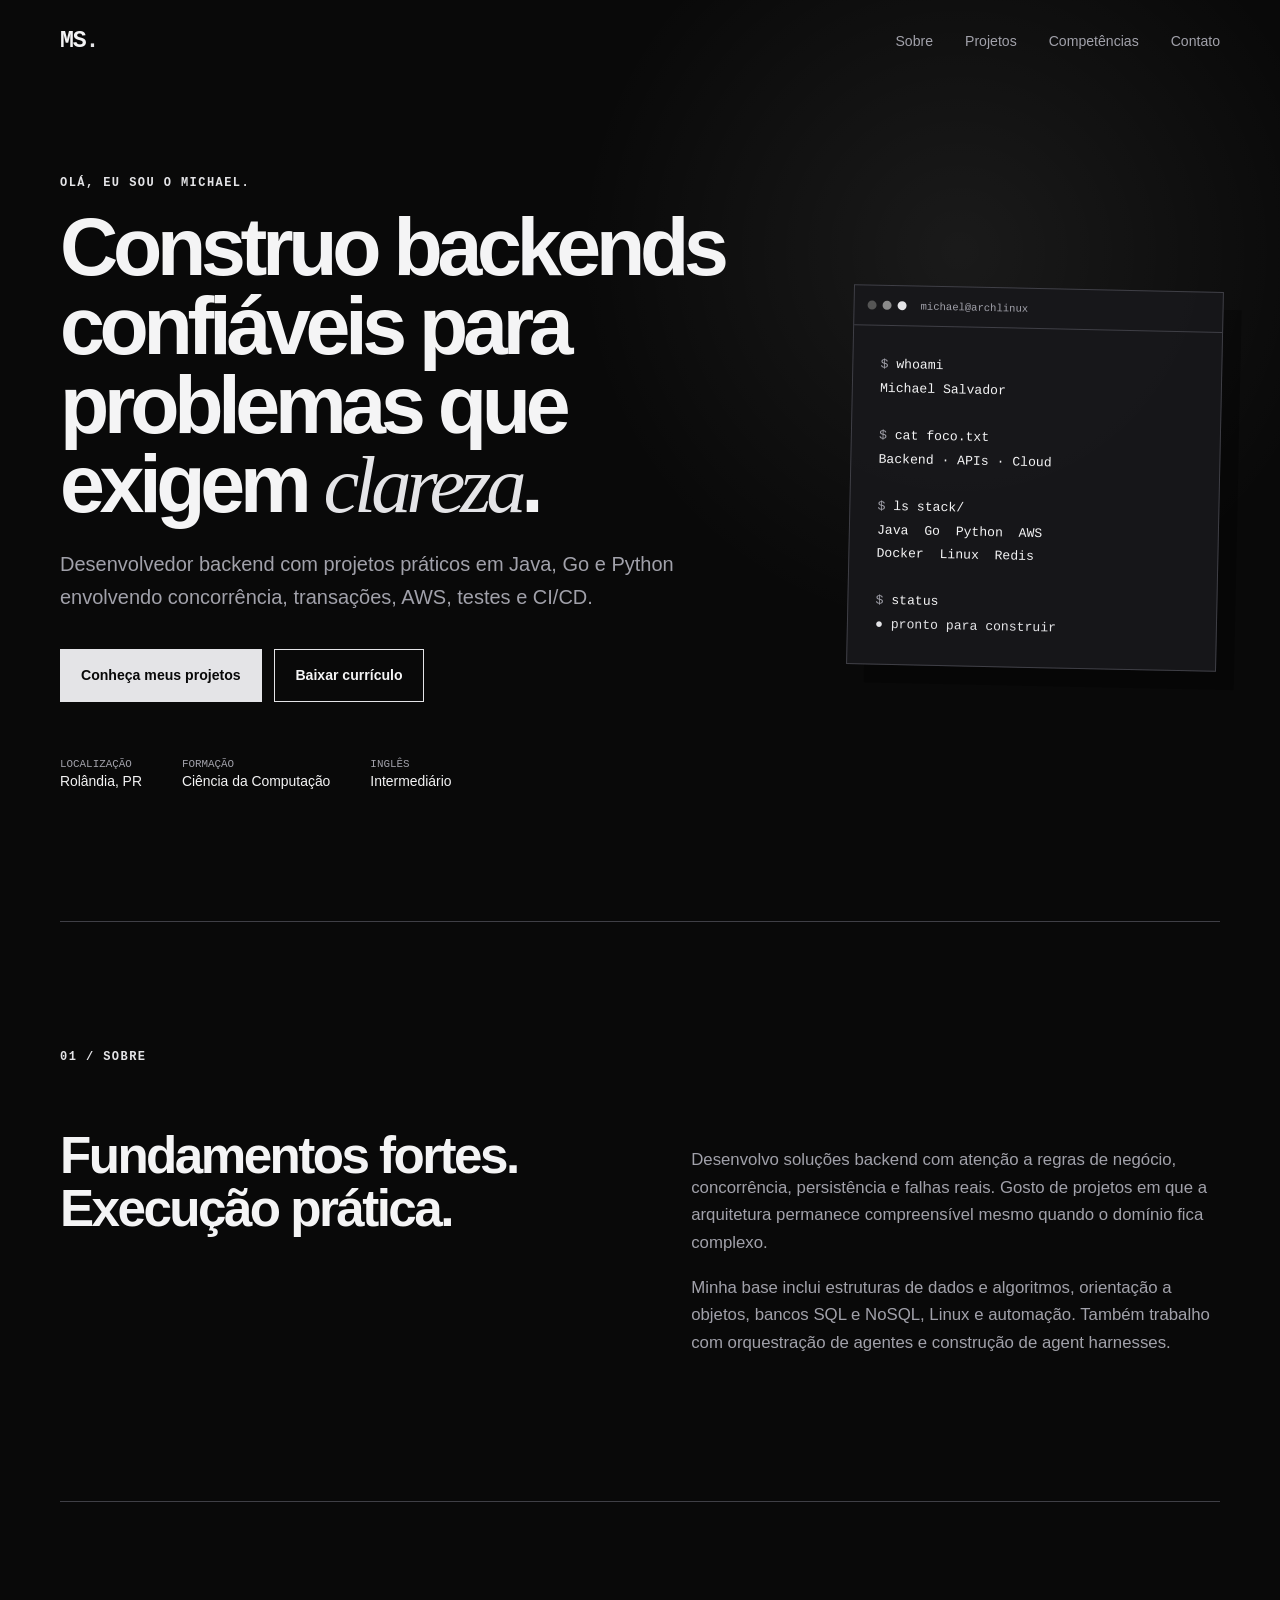
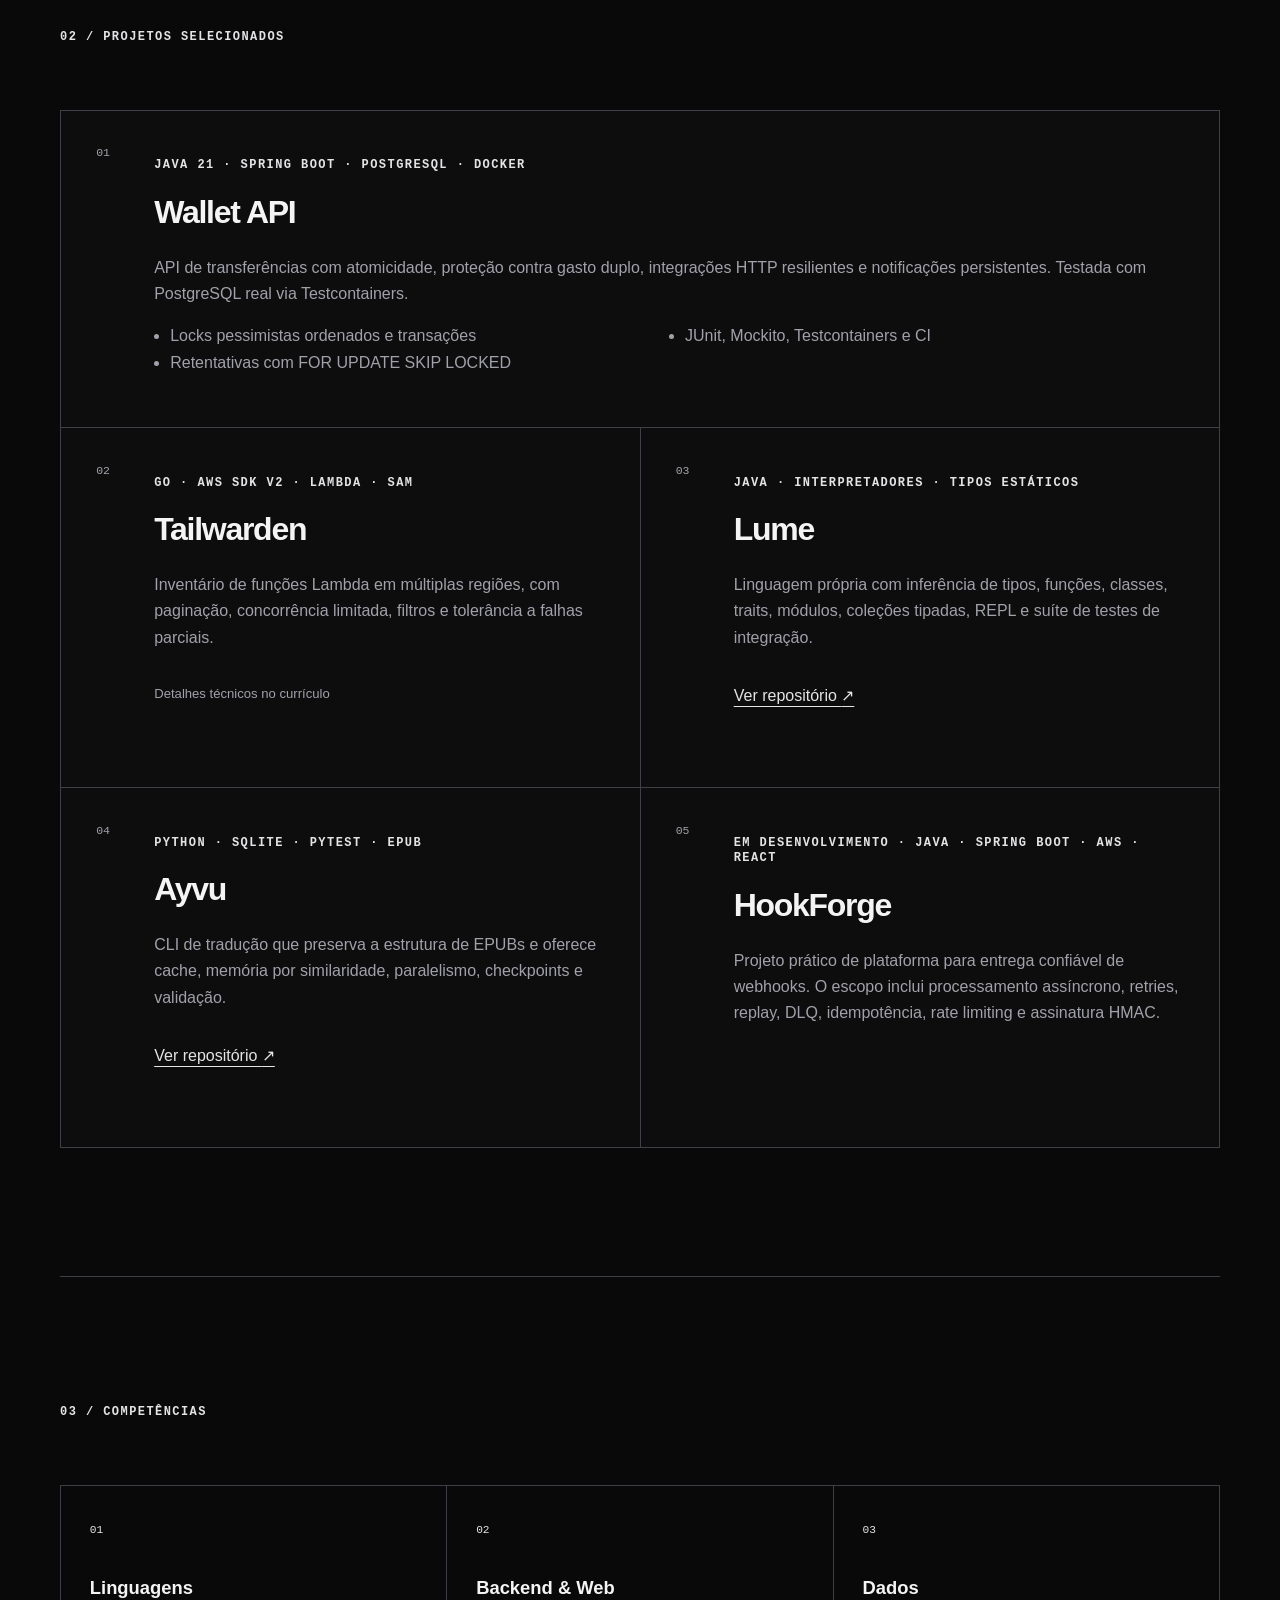
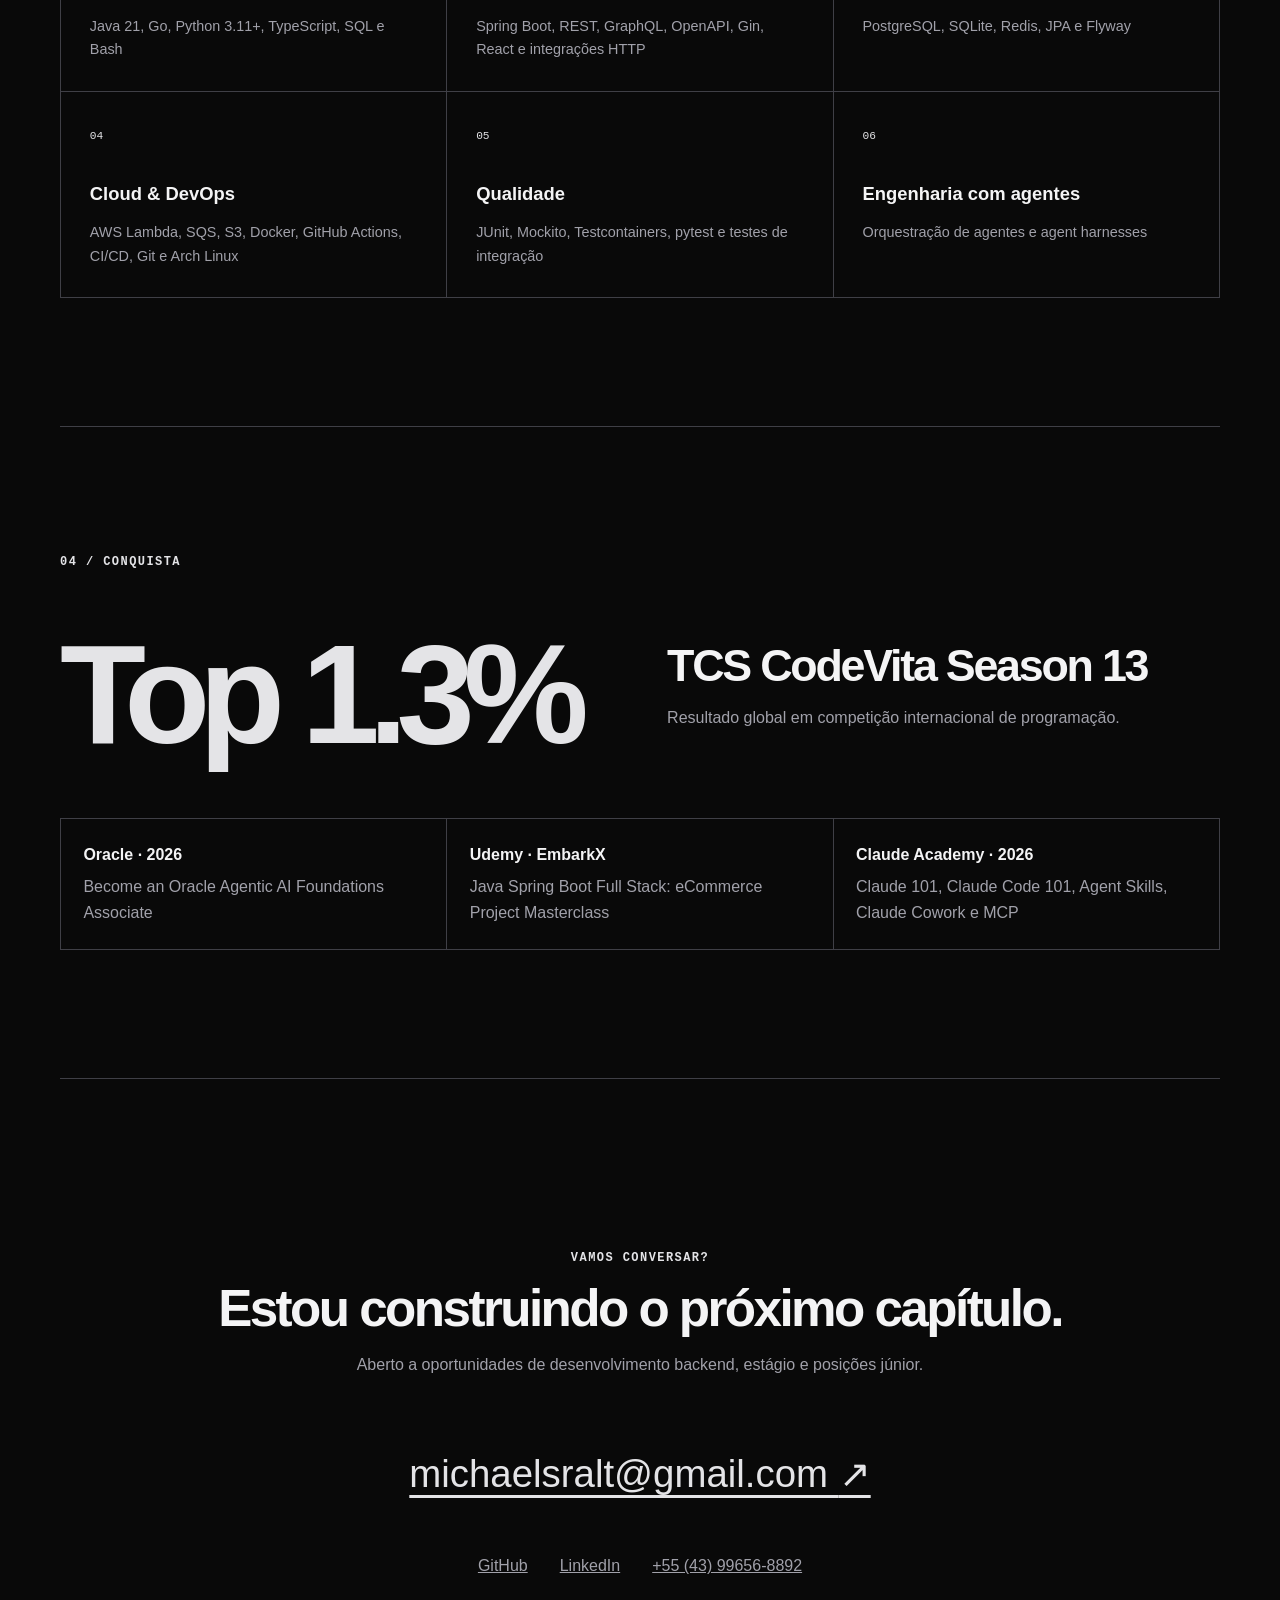
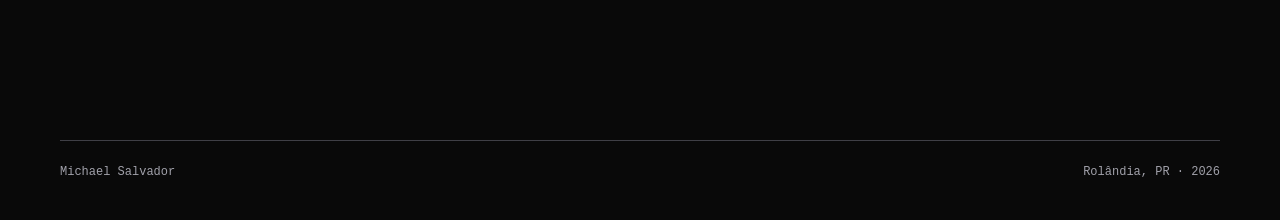
==== index.html @ 3db35a03 "feat: publish developer portfolio" ====
<!doctype html>
<html lang="pt-BR">
<head>
  <meta charset="utf-8">
  <meta name="viewport" content="width=device-width, initial-scale=1">
  <meta name="description" content="Portfólio de Michael Alexandre Schimitt Salvador, desenvolvedor backend Java, Go e Python.">
  <meta name="theme-color" content="#090909">
  <meta property="og:title" content="Michael Salvador — Desenvolvedor Backend">
  <meta property="og:description" content="APIs, sistemas concorrentes, AWS, Docker e ferramentas de linha de comando.">
  <meta property="og:type" content="website">
  <meta property="og:url" content="https://devstarrk1137.github.io/">
  <title>Michael Salvador — Desenvolvedor Backend</title>
  <link rel="stylesheet" href="styles.css">
</head>
<body>
  <a class="skip-link" href="#conteudo">Pular para o conteúdo</a>
  <header class="topbar">
    <a class="brand" href="#inicio" aria-label="Página inicial">MS<span>.</span></a>
    <nav aria-label="Navegação principal">
      <a href="#sobre">Sobre</a>
      <a href="#projetos">Projetos</a>
      <a href="#competencias">Competências</a>
      <a href="#contato">Contato</a>
    </nav>
  </header>

  <main id="conteudo">
    <section class="hero" id="inicio">
      <div class="hero-copy">
        <p class="eyebrow">Olá, eu sou o Michael.</p>
        <h1>Construo backends confiáveis para problemas que exigem <em>clareza</em>.</h1>
        <p class="lead">Desenvolvedor backend com projetos práticos em Java, Go e Python envolvendo concorrência, transações, AWS, testes e CI/CD.</p>
        <div class="actions">
          <a class="button primary" href="#projetos">Conheça meus projetos</a>
          <a class="button secondary" href="curriculo.pdf" download>Baixar currículo</a>
        </div>
        <ul class="quick-facts" aria-label="Informações rápidas">
          <li><span>Localização</span>Rolândia, PR</li>
          <li><span>Formação</span>Ciência da Computação</li>
          <li><span>Inglês</span>Intermediário</li>
        </ul>
      </div>
      <div class="terminal" aria-label="Resumo técnico decorativo">
        <div class="terminal-bar"><i></i><i></i><i></i><span>michael@archlinux</span></div>
        <pre><code><span class="muted">$</span> whoami
Michael Salvador

<span class="muted">$</span> cat foco.txt
Backend · APIs · Cloud

<span class="muted">$</span> ls stack/
Java  Go  Python  AWS
Docker  Linux  Redis

<span class="muted">$</span> status
<span class="success">● pronto para construir</span></code></pre>
      </div>
    </section>

    <section class="section about" id="sobre">
      <p class="section-number">01 / Sobre</p>
      <div class="section-grid">
        <h2>Fundamentos fortes.<br>Execução prática.</h2>
        <div>
          <p>Desenvolvo soluções backend com atenção a regras de negócio, concorrência, persistência e falhas reais. Gosto de projetos em que a arquitetura permanece compreensível mesmo quando o domínio fica complexo.</p>
          <p>Minha base inclui estruturas de dados e algoritmos, orientação a objetos, bancos SQL e NoSQL, Linux e automação. Também trabalho com orquestração de agentes e construção de agent harnesses.</p>
        </div>
      </div>
    </section>

    <section class="section" id="projetos">
      <p class="section-number">02 / Projetos selecionados</p>
      <div class="projects">
        <article class="project featured" id="wallet-api">
          <div class="project-index">01</div>
          <div>
            <p class="tags">Java 21 · Spring Boot · PostgreSQL · Docker</p>
            <h3>Wallet API</h3>
            <p>API de transferências com atomicidade, proteção contra gasto duplo, integrações HTTP resilientes e notificações persistentes. Testada com PostgreSQL real via Testcontainers.</p>
            <ul>
              <li>Locks pessimistas ordenados e transações</li>
              <li>Retentativas com FOR UPDATE SKIP LOCKED</li>
              <li>JUnit, Mockito, Testcontainers e CI</li>
            </ul>
          </div>
        </article>

        <article class="project" id="tailwarden">
          <div class="project-index">02</div>
          <div>
            <p class="tags">Go · AWS SDK v2 · Lambda · SAM</p>
            <h3>Tailwarden</h3>
            <p>Inventário de funções Lambda em múltiplas regiões, com paginação, concorrência limitada, filtros e tolerância a falhas parciais.</p>
            <span class="project-status">Detalhes técnicos no currículo</span>
          </div>
        </article>

        <article class="project" id="lume">
          <div class="project-index">03</div>
          <div>
            <p class="tags">Java · Interpretadores · Tipos estáticos</p>
            <h3>Lume</h3>
            <p>Linguagem própria com inferência de tipos, funções, classes, traits, módulos, coleções tipadas, REPL e suíte de testes de integração.</p>
            <a class="text-link" href="https://github.com/DevStarrk1137/Lume">Ver repositório <span>↗</span></a>
          </div>
        </article>

        <article class="project" id="ayvu">
          <div class="project-index">04</div>
          <div>
            <p class="tags">Python · SQLite · pytest · EPUB</p>
            <h3>Ayvu</h3>
            <p>CLI de tradução que preserva a estrutura de EPUBs e oferece cache, memória por similaridade, paralelismo, checkpoints e validação.</p>
            <a class="text-link" href="https://github.com/DevStarrk1137/ayvu">Ver repositório <span>↗</span></a>
          </div>
        </article>

        <article class="project" id="hookforge">
          <div class="project-index">05</div>
          <div>
            <p class="tags">Em desenvolvimento · Java · Spring Boot · AWS · React</p>
            <h3>HookForge</h3>
            <p>Projeto prático de plataforma para entrega confiável de webhooks. O escopo inclui processamento assíncrono, retries, replay, DLQ, idempotência, rate limiting e assinatura HMAC.</p>
          </div>
        </article>
      </div>
    </section>

    <section class="section" id="competencias">
      <p class="section-number">03 / Competências</p>
      <div class="skills">
        <article><span>01</span><h3>Linguagens</h3><p>Java 21, Go, Python 3.11+, TypeScript, SQL e Bash</p></article>
        <article><span>02</span><h3>Backend &amp; Web</h3><p>Spring Boot, REST, GraphQL, OpenAPI, Gin, React e integrações HTTP</p></article>
        <article><span>03</span><h3>Dados</h3><p>PostgreSQL, SQLite, Redis, JPA e Flyway</p></article>
        <article><span>04</span><h3>Cloud &amp; DevOps</h3><p>AWS Lambda, SQS, S3, Docker, GitHub Actions, CI/CD, Git e Arch Linux</p></article>
        <article><span>05</span><h3>Qualidade</h3><p>JUnit, Mockito, Testcontainers, pytest e testes de integração</p></article>
        <article><span>06</span><h3>Engenharia com agentes</h3><p>Orquestração de agentes e agent harnesses</p></article>
      </div>
    </section>

    <section class="section achievement">
      <p class="section-number">04 / Conquista</p>
      <div class="rank"><strong>Top 1.3%</strong><div><h2>TCS CodeVita Season 13</h2><p>Resultado global em competição internacional de programação.</p></div></div>
      <div class="cert-list">
        <p><strong>Oracle · 2026</strong><span>Become an Oracle Agentic AI Foundations Associate</span></p>
        <p><strong>Udemy · EmbarkX</strong><span>Java Spring Boot Full Stack: eCommerce Project Masterclass</span></p>
        <p><strong>Claude Academy · 2026</strong><span>Claude 101, Claude Code 101, Agent Skills, Claude Cowork e MCP</span></p>
      </div>
    </section>

    <section class="contact-section" id="contato">
      <p class="eyebrow">Vamos conversar?</p>
      <h2>Estou construindo o próximo capítulo.</h2>
      <p>Aberto a oportunidades de desenvolvimento backend, estágio e posições júnior.</p>
      <a class="email" href="mailto:michaelsralt@gmail.com">michaelsralt@gmail.com <span>↗</span></a>
      <div class="socials">
        <a href="https://github.com/DevStarrk1137">GitHub</a>
        <a href="https://www.linkedin.com/in/michael-alexandre-215b60380/">LinkedIn</a>
        <a href="tel:+5543996568892">+55 (43) 99656-8892</a>
      </div>
    </section>
  </main>

  <footer><span>Michael Salvador</span><span>Rolândia, PR · 2026</span></footer>
</body>
</html>
---- styles.css ----
:root {
  --ink: #f4f4f5;
  --muted: #a1a1aa;
  --bg: #090909;
  --panel: #18181b;
  --line: #3f3f46;
  --accent: #e4e4e7;
  --warm: #8a8a8a;
  --max: 1160px;
}

* { box-sizing: border-box; }
html { scroll-behavior: smooth; }
body {
  margin: 0;
  color: var(--ink);
  background:
    radial-gradient(circle at 75% 5%, rgba(255, 255, 255, .07), transparent 24rem),
    var(--bg);
  font-family: Inter, "Segoe UI", Arial, sans-serif;
  line-height: 1.65;
}
a { color: inherit; }
.skip-link { position: absolute; left: -9999px; }
.skip-link:focus { left: 1rem; top: 1rem; z-index: 10; background: #fff; color: #000; padding: .5rem 1rem; }

.topbar {
  width: min(calc(100% - 3rem), var(--max));
  height: 84px;
  margin: auto;
  display: flex;
  align-items: center;
  justify-content: space-between;
}
.brand { font: 800 1.45rem/1 ui-monospace, monospace; text-decoration: none; letter-spacing: -.05em; }
.brand span, .success { color: var(--accent); }
nav { display: flex; gap: 2rem; }
nav a { color: var(--muted); font-size: .88rem; text-decoration: none; }
nav a:hover, nav a:focus { color: var(--accent); }

main, footer { width: min(calc(100% - 3rem), var(--max)); margin: auto; }
.hero {
  min-height: calc(100vh - 84px);
  display: grid;
  grid-template-columns: 1.3fr .7fr;
  gap: clamp(3rem, 8vw, 8rem);
  align-items: center;
  padding: 5rem 0 8rem;
}
.eyebrow, .section-number, .tags {
  color: var(--accent);
  font: 700 .75rem/1.3 ui-monospace, SFMono-Regular, Consolas, monospace;
  letter-spacing: .12em;
  text-transform: uppercase;
}
h1 { margin: 1rem 0 1.5rem; max-width: 830px; font-size: clamp(3rem, 6.3vw, 6.1rem); line-height: .98; letter-spacing: -.065em; }
h1 em { color: var(--accent); font-family: Georgia, serif; font-weight: 400; }
.lead { max-width: 720px; color: var(--muted); font-size: clamp(1.05rem, 1.8vw, 1.25rem); }
.actions { display: flex; flex-wrap: wrap; gap: .8rem; margin: 2.2rem 0 3.5rem; }
.button { padding: .86rem 1.25rem; border: 1px solid var(--accent); text-decoration: none; font-weight: 700; font-size: .88rem; }
.button.primary { background: var(--accent); color: var(--bg); }
.button:hover, .button:focus { transform: translateY(-2px); }
.quick-facts { display: flex; gap: 2.5rem; margin: 0; padding: 0; list-style: none; font-size: .87rem; }
.quick-facts span { display: block; color: var(--muted); font: .68rem ui-monospace, monospace; text-transform: uppercase; }

.terminal { border: 1px solid var(--line); background: rgba(24, 24, 27, .9); box-shadow: 18px 18px 0 rgba(0,0,0,.32); transform: rotate(1.2deg); }
.terminal-bar { height: 40px; display: flex; align-items: center; gap: 6px; padding: 0 13px; border-bottom: 1px solid var(--line); color: var(--muted); font: .66rem ui-monospace, monospace; }
.terminal-bar i { width: 9px; height: 9px; border-radius: 50%; background: #555; }
.terminal-bar i:nth-child(2) { background: var(--warm); }
.terminal-bar i:nth-child(3) { background: var(--accent); margin-right: 8px; }
.terminal pre { margin: 0; padding: 1.7rem; overflow: auto; color: var(--ink); font: .82rem/1.8 ui-monospace, SFMono-Regular, Consolas, monospace; }
.muted { color: var(--muted); }

.section { padding: 8rem 0; border-top: 1px solid var(--line); }
.section-number { margin: 0 0 4rem; }
.section-grid { display: grid; grid-template-columns: 1fr 1fr; gap: clamp(2rem, 8vw, 8rem); }
h2 { margin: 0; font-size: clamp(2.1rem, 4vw, 4.2rem); line-height: 1.04; letter-spacing: -.05em; }
.about .section-grid > div { color: var(--muted); font-size: 1.05rem; }

.projects { display: grid; grid-template-columns: 1fr 1fr; border-top: 1px solid var(--line); border-left: 1px solid var(--line); }
.project { min-height: 360px; padding: 2.2rem; border-right: 1px solid var(--line); border-bottom: 1px solid var(--line); display: grid; grid-template-columns: 42px 1fr; gap: 1rem; background: rgba(255,255,255,.015); }
.project.featured { grid-column: 1 / -1; min-height: auto; }
.project:hover { background: var(--panel); }
.project-index { color: var(--muted); font: .72rem ui-monospace, monospace; }
.project h3 { margin: .6rem 0 .95rem; font-size: 2rem; letter-spacing: -.04em; }
.project p:not(.tags), .project li { color: var(--muted); }
.project ul { padding-left: 1rem; columns: 2; }
.text-link { display: inline-block; margin-top: 1rem; color: var(--accent); text-underline-offset: 5px; }
.project-status { display: inline-block; margin-top: 1rem; color: var(--muted); font-size: .82rem; }

.skills { display: grid; grid-template-columns: repeat(3, 1fr); gap: 1px; background: var(--line); border: 1px solid var(--line); }
.skills article { min-height: 205px; padding: 1.8rem; background: var(--bg); }
.skills article:hover { background: var(--panel); }
.skills span { color: var(--accent); font: .7rem ui-monospace, monospace; }
.skills h3 { margin: 2rem 0 .7rem; font-size: 1.15rem; }
.skills p { margin: 0; color: var(--muted); font-size: .9rem; }

.rank { display: flex; gap: clamp(2rem, 7vw, 7rem); align-items: center; }
.rank > strong { color: var(--accent); font-size: clamp(4rem, 11vw, 10rem); line-height: .85; letter-spacing: -.08em; }
.rank h2 { font-size: clamp(1.8rem, 3.5vw, 3.4rem); }
.rank p { color: var(--muted); }
.cert-list { display: grid; grid-template-columns: repeat(3, 1fr); gap: 1px; margin-top: 4rem; background: var(--line); border: 1px solid var(--line); }
.cert-list p { margin: 0; padding: 1.4rem; background: var(--bg); }
.cert-list strong, .cert-list span { display: block; }
.cert-list strong { margin-bottom: .35rem; color: var(--ink); }
.cert-list span { color: var(--muted); }

.contact-section { padding: 10rem 0; text-align: center; border-top: 1px solid var(--line); }
.contact-section h2 { margin: 1rem auto; }
.contact-section > p:not(.eyebrow) { color: var(--muted); }
.email { display: inline-block; margin: 3rem 0; color: var(--accent); font-size: clamp(1.15rem, 3vw, 2.4rem); text-underline-offset: 8px; }
.socials { display: flex; justify-content: center; flex-wrap: wrap; gap: 2rem; }
.socials a { color: var(--muted); }
footer { display: flex; justify-content: space-between; padding: 1.5rem 0 2.5rem; border-top: 1px solid var(--line); color: var(--muted); font: .75rem ui-monospace, monospace; }

@media (max-width: 820px) {
  nav { display: none; }
  .hero { grid-template-columns: 1fr; padding-top: 4rem; }
  .terminal { max-width: 430px; }
  .quick-facts { flex-wrap: wrap; gap: 1.2rem 2rem; }
  .section { padding: 5.5rem 0; }
  .section-grid, .projects { grid-template-columns: 1fr; }
  .project.featured { grid-column: auto; }
  .project ul { columns: 1; }
  .skills { grid-template-columns: 1fr 1fr; }
  .rank { align-items: flex-start; flex-direction: column; }
  .cert-list { grid-template-columns: 1fr; }
}

@media (max-width: 520px) {
  main, footer, .topbar { width: min(calc(100% - 2rem), var(--max)); }
  h1 { font-size: 3rem; }
  .skills { grid-template-columns: 1fr; }
  .project { grid-template-columns: 1fr; padding: 1.5rem; }
  .terminal { display: none; }
  footer { flex-direction: column; gap: .4rem; }
}

@media (prefers-reduced-motion: reduce) { html { scroll-behavior: auto; } }
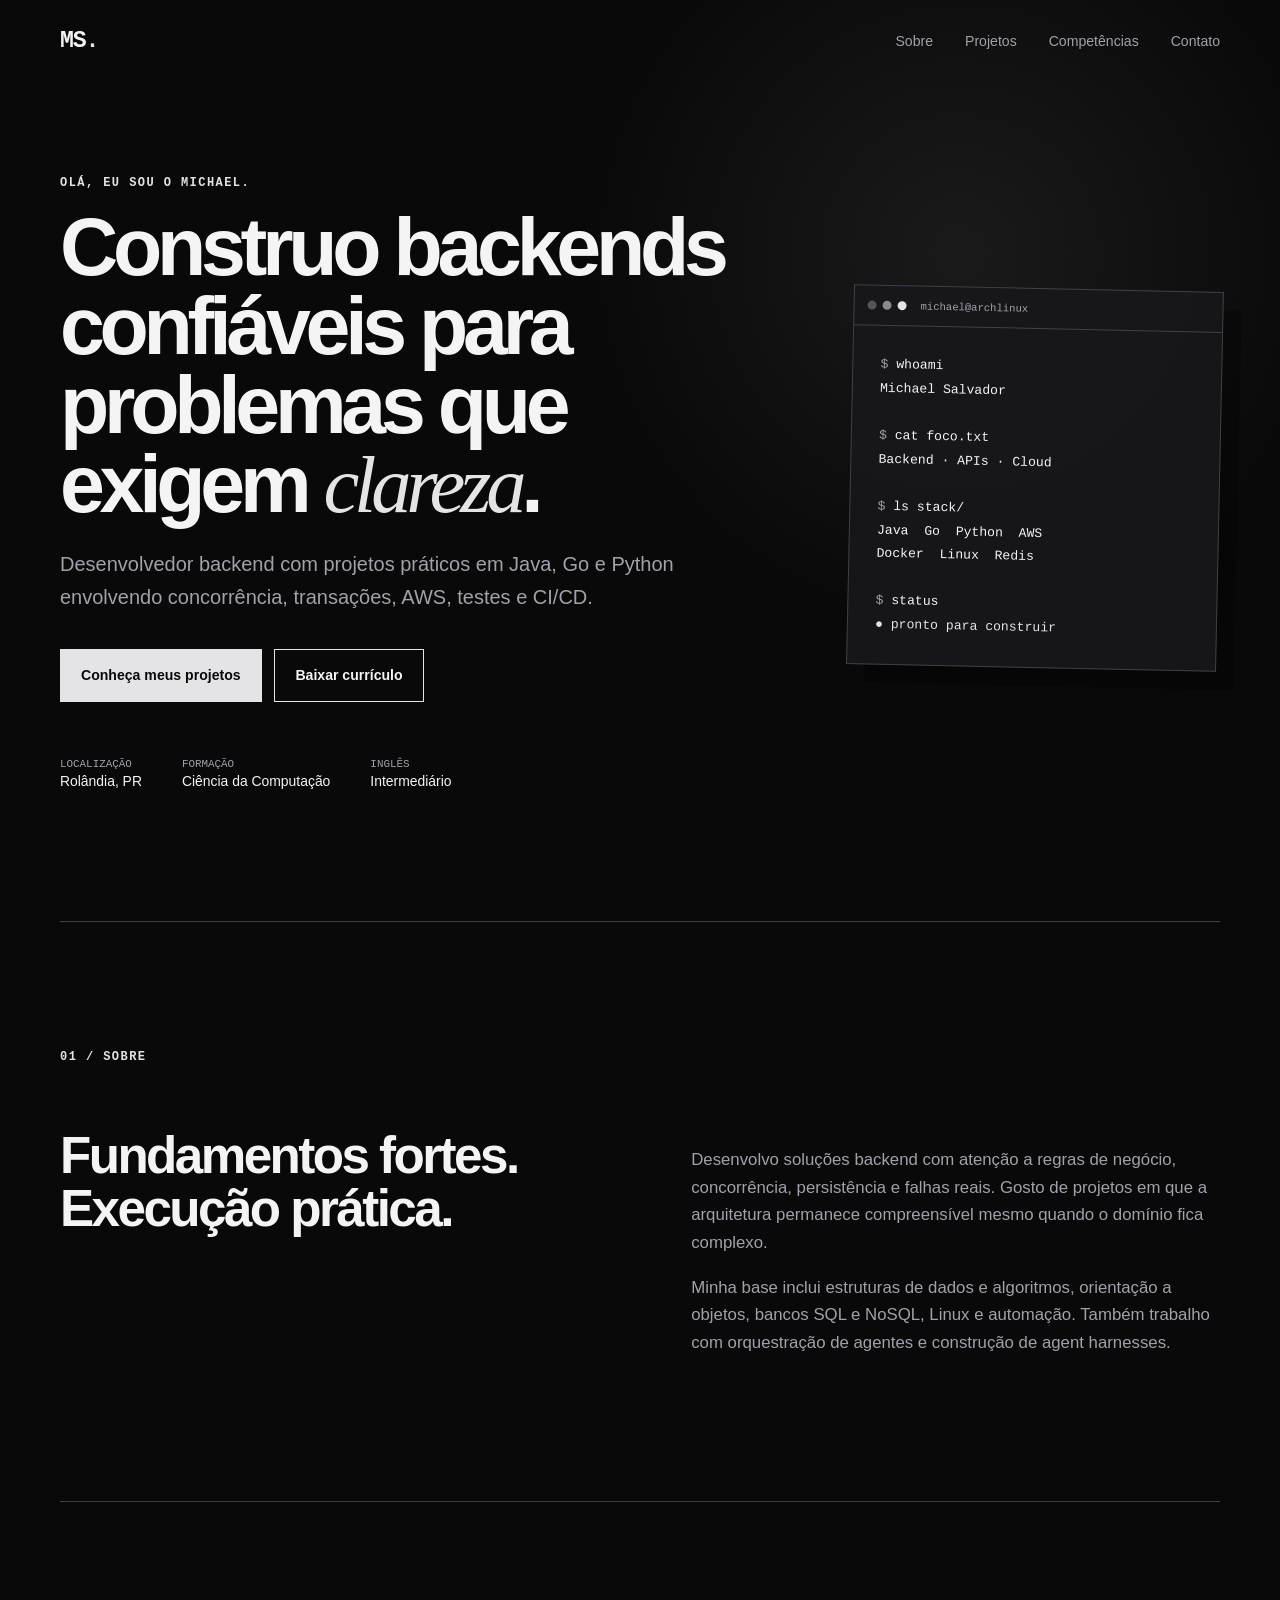
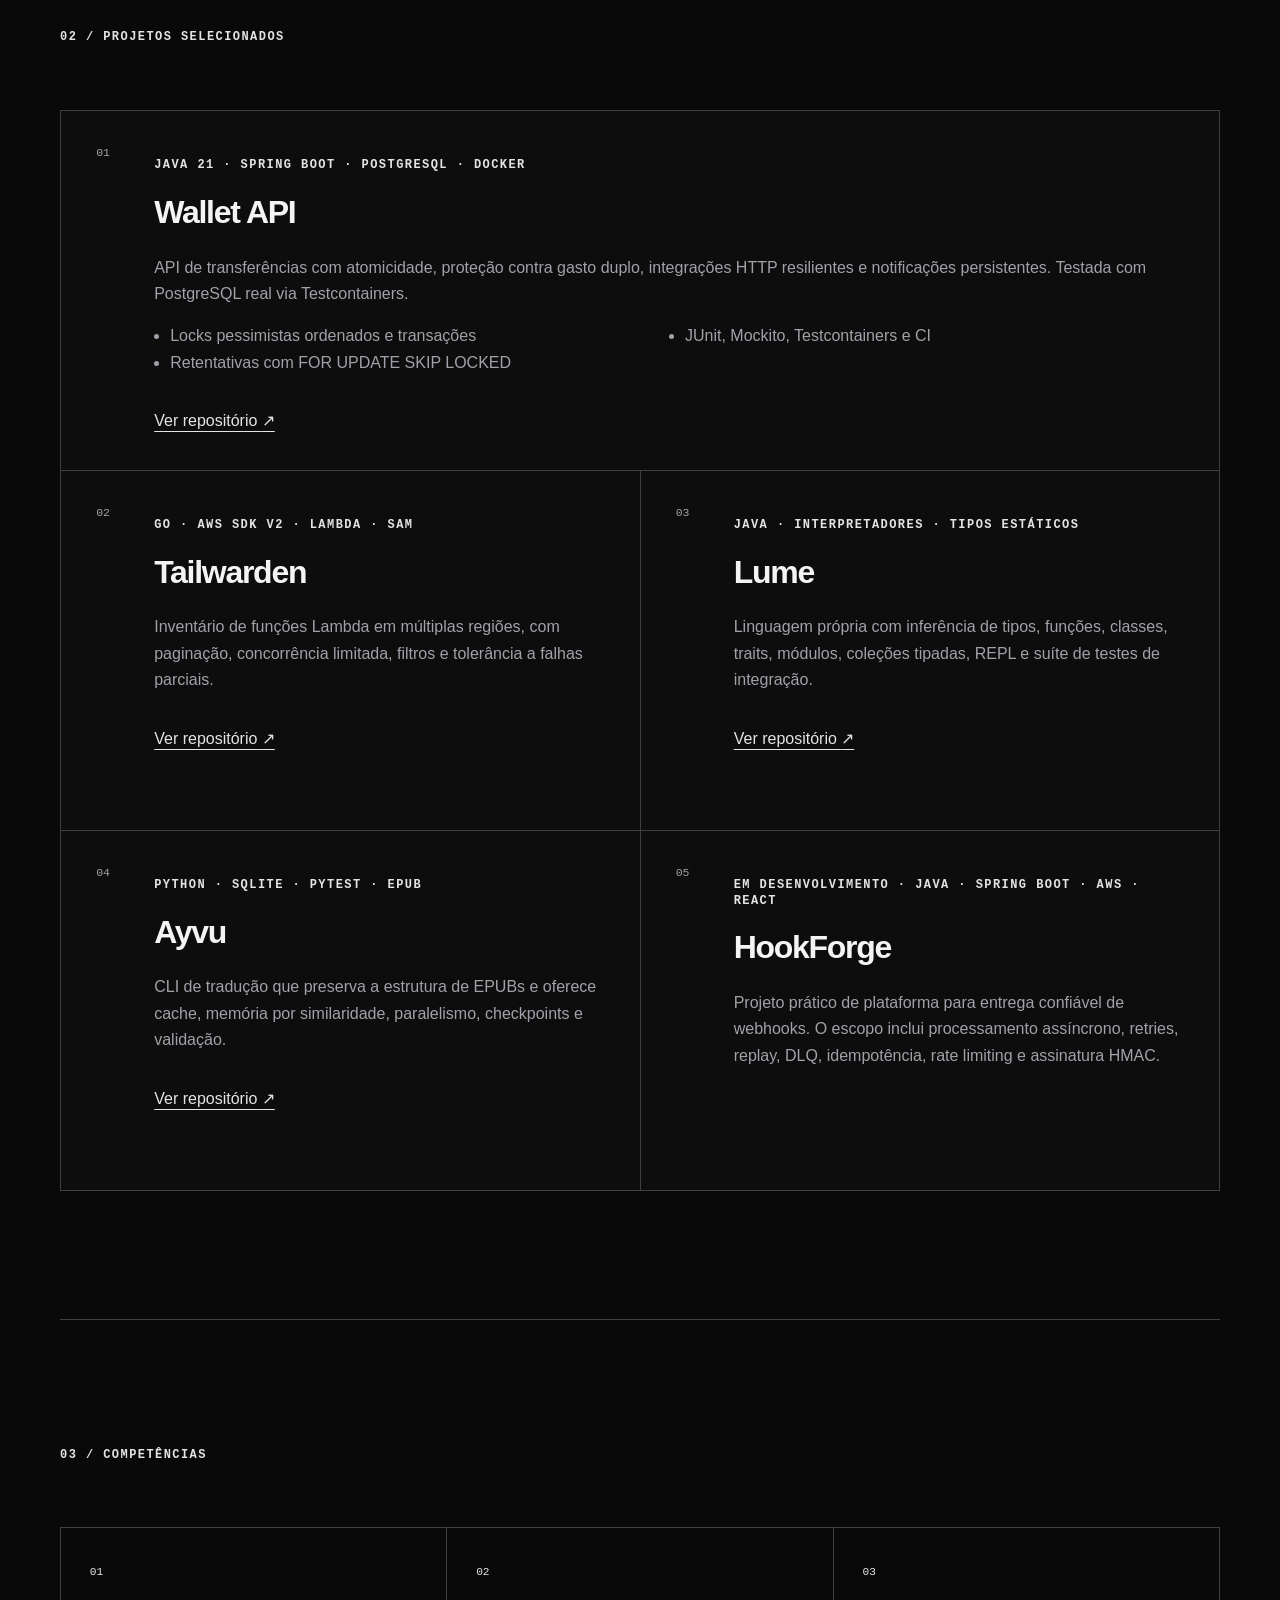
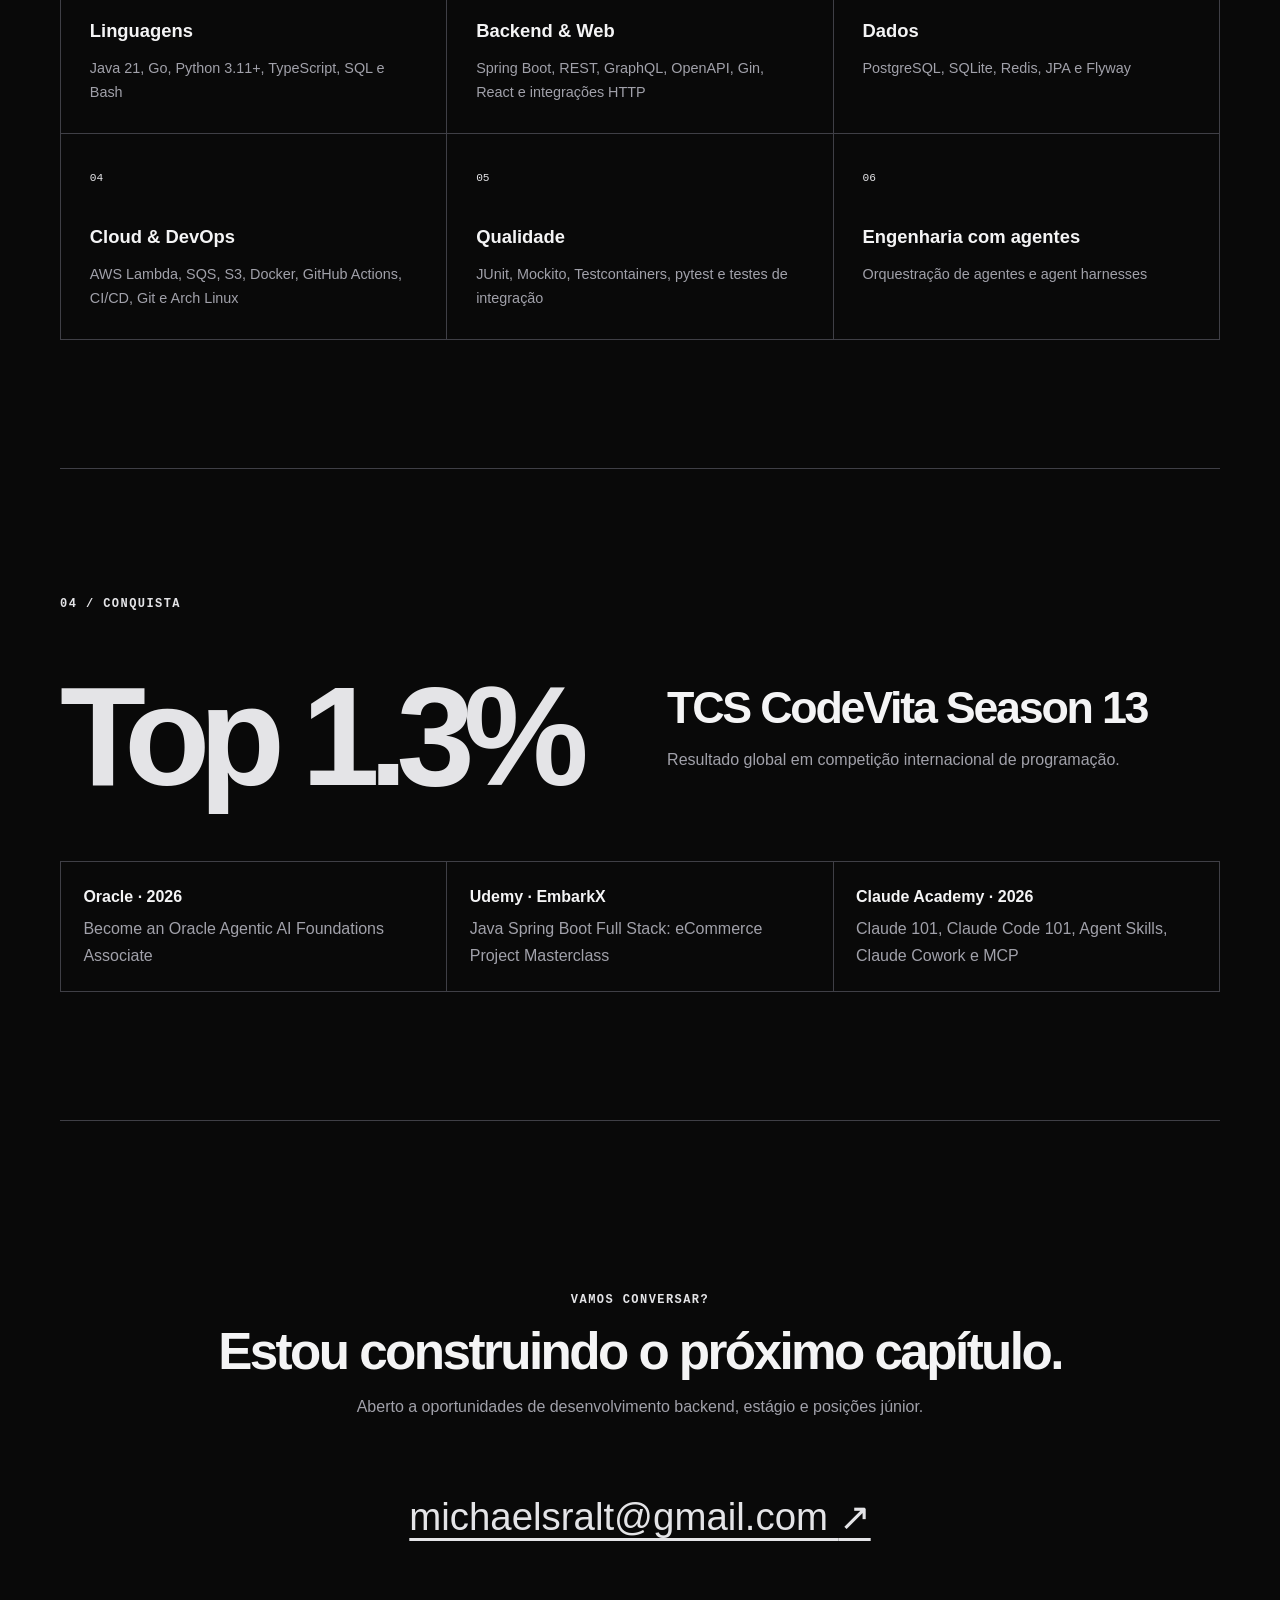
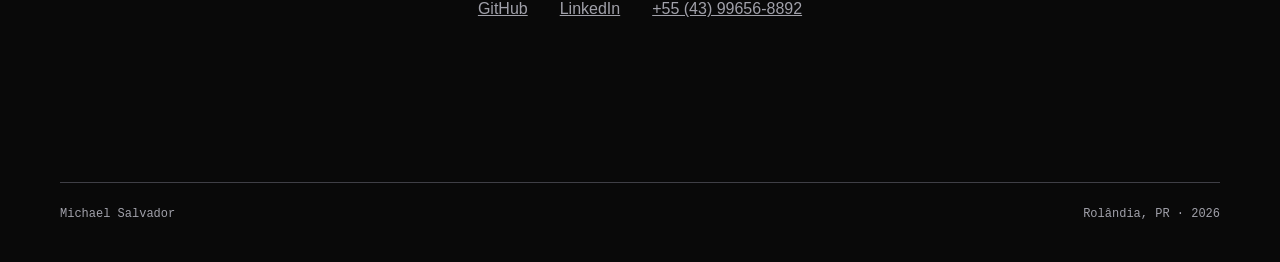
==== commit e259112d: "fix: link Wallet and Tailwarden repositories" ====
--- a/index.html
+++ b/index.html
@@ -82,6 +82,7 @@
               <li>Retentativas com FOR UPDATE SKIP LOCKED</li>
               <li>JUnit, Mockito, Testcontainers e CI</li>
             </ul>
+            <a class="text-link" href="https://github.com/DevStarrk1137/wallet-api">Ver repositório <span>↗</span></a>
           </div>
         </article>
 
@@ -91,7 +92,7 @@
             <p class="tags">Go · AWS SDK v2 · Lambda · SAM</p>
             <h3>Tailwarden</h3>
             <p>Inventário de funções Lambda em múltiplas regiões, com paginação, concorrência limitada, filtros e tolerância a falhas parciais.</p>
-            <span class="project-status">Detalhes técnicos no currículo</span>
+            <a class="text-link" href="https://github.com/DevStarrk1137/tailwarden">Ver repositório <span>↗</span></a>
           </div>
         </article>
 
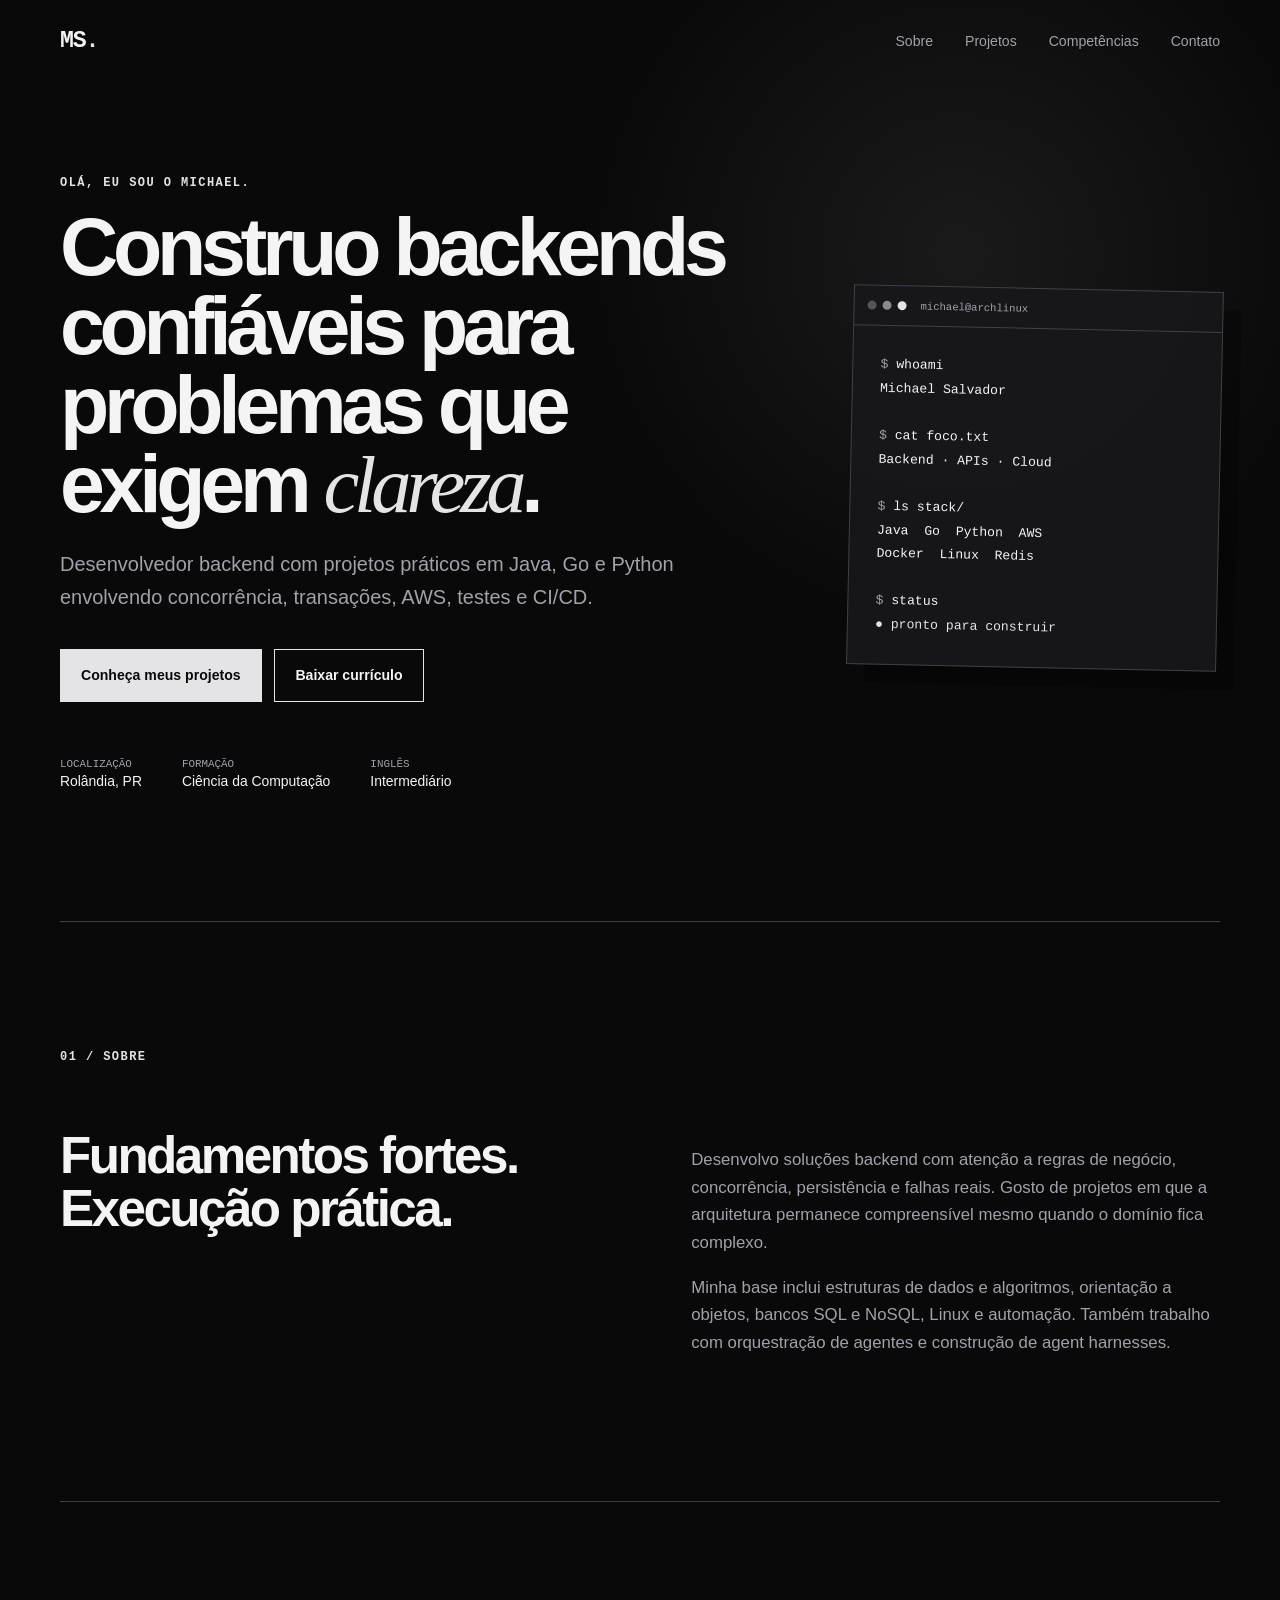
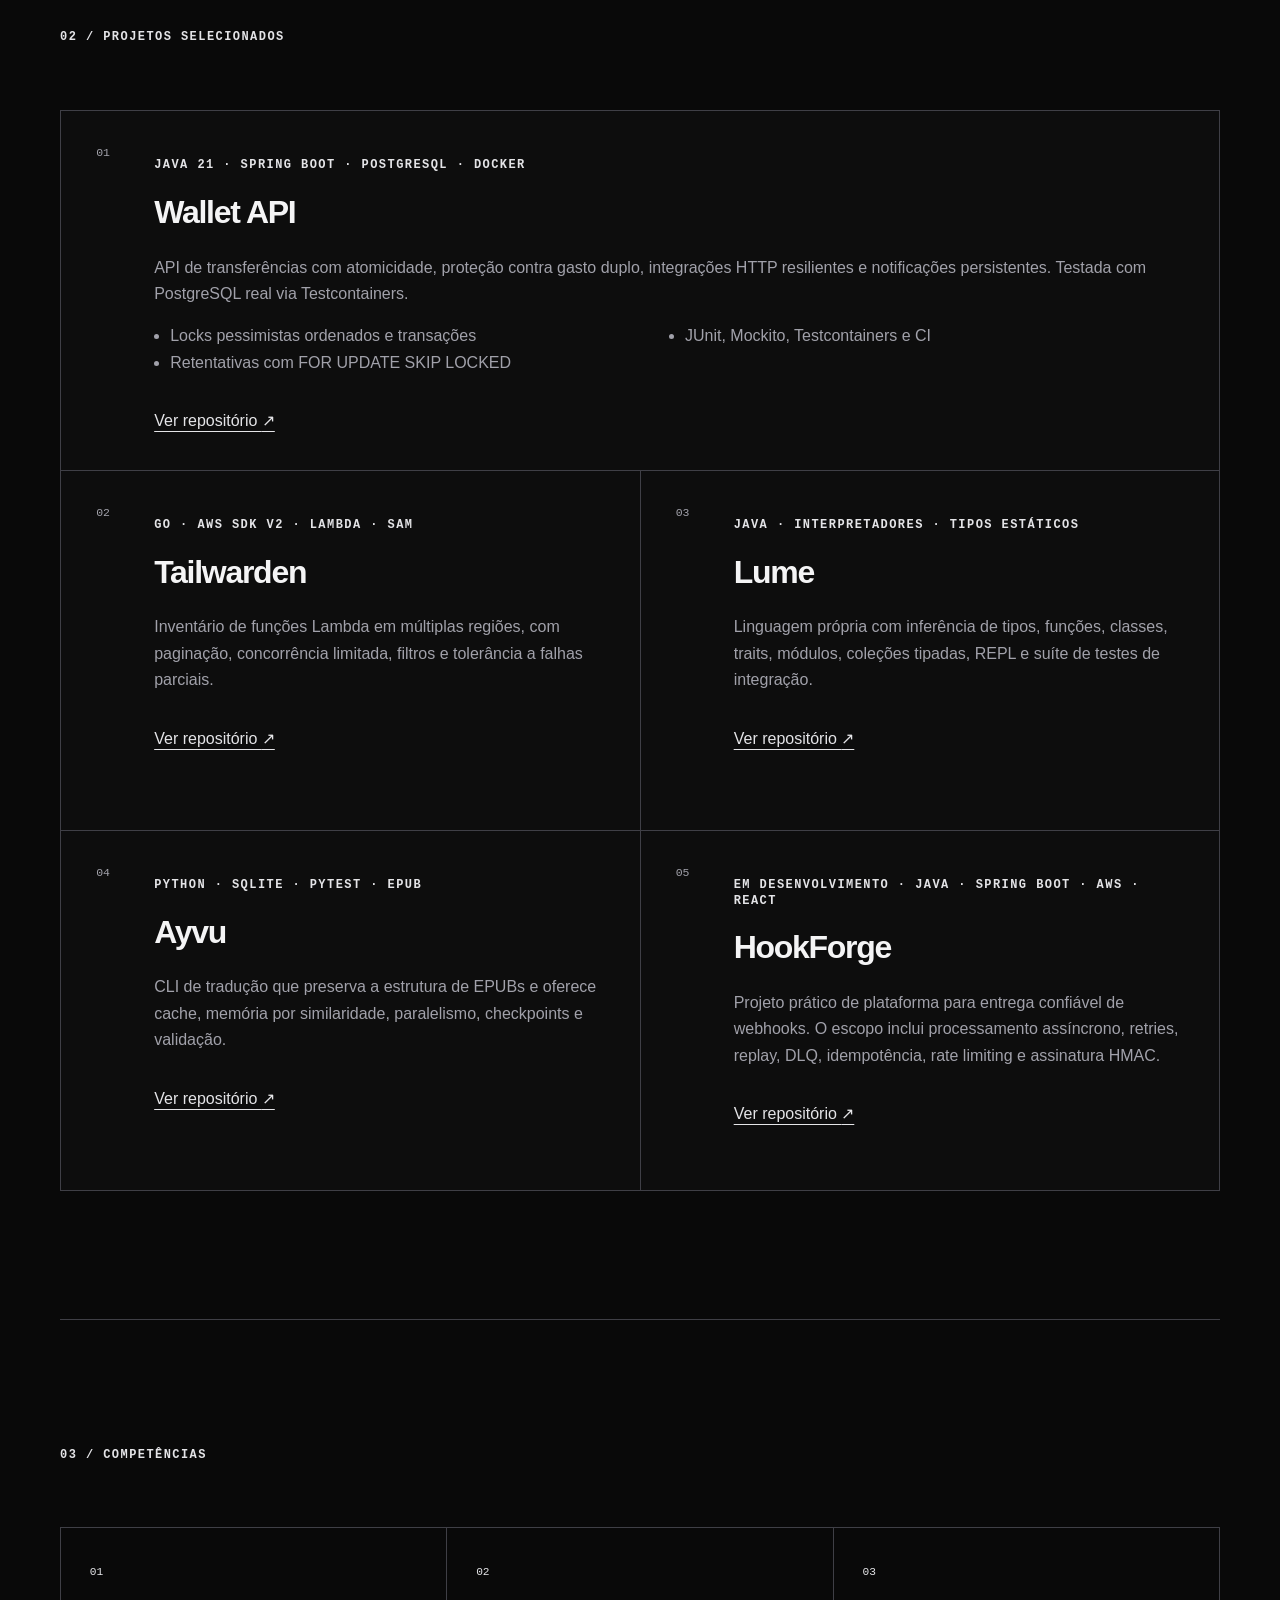
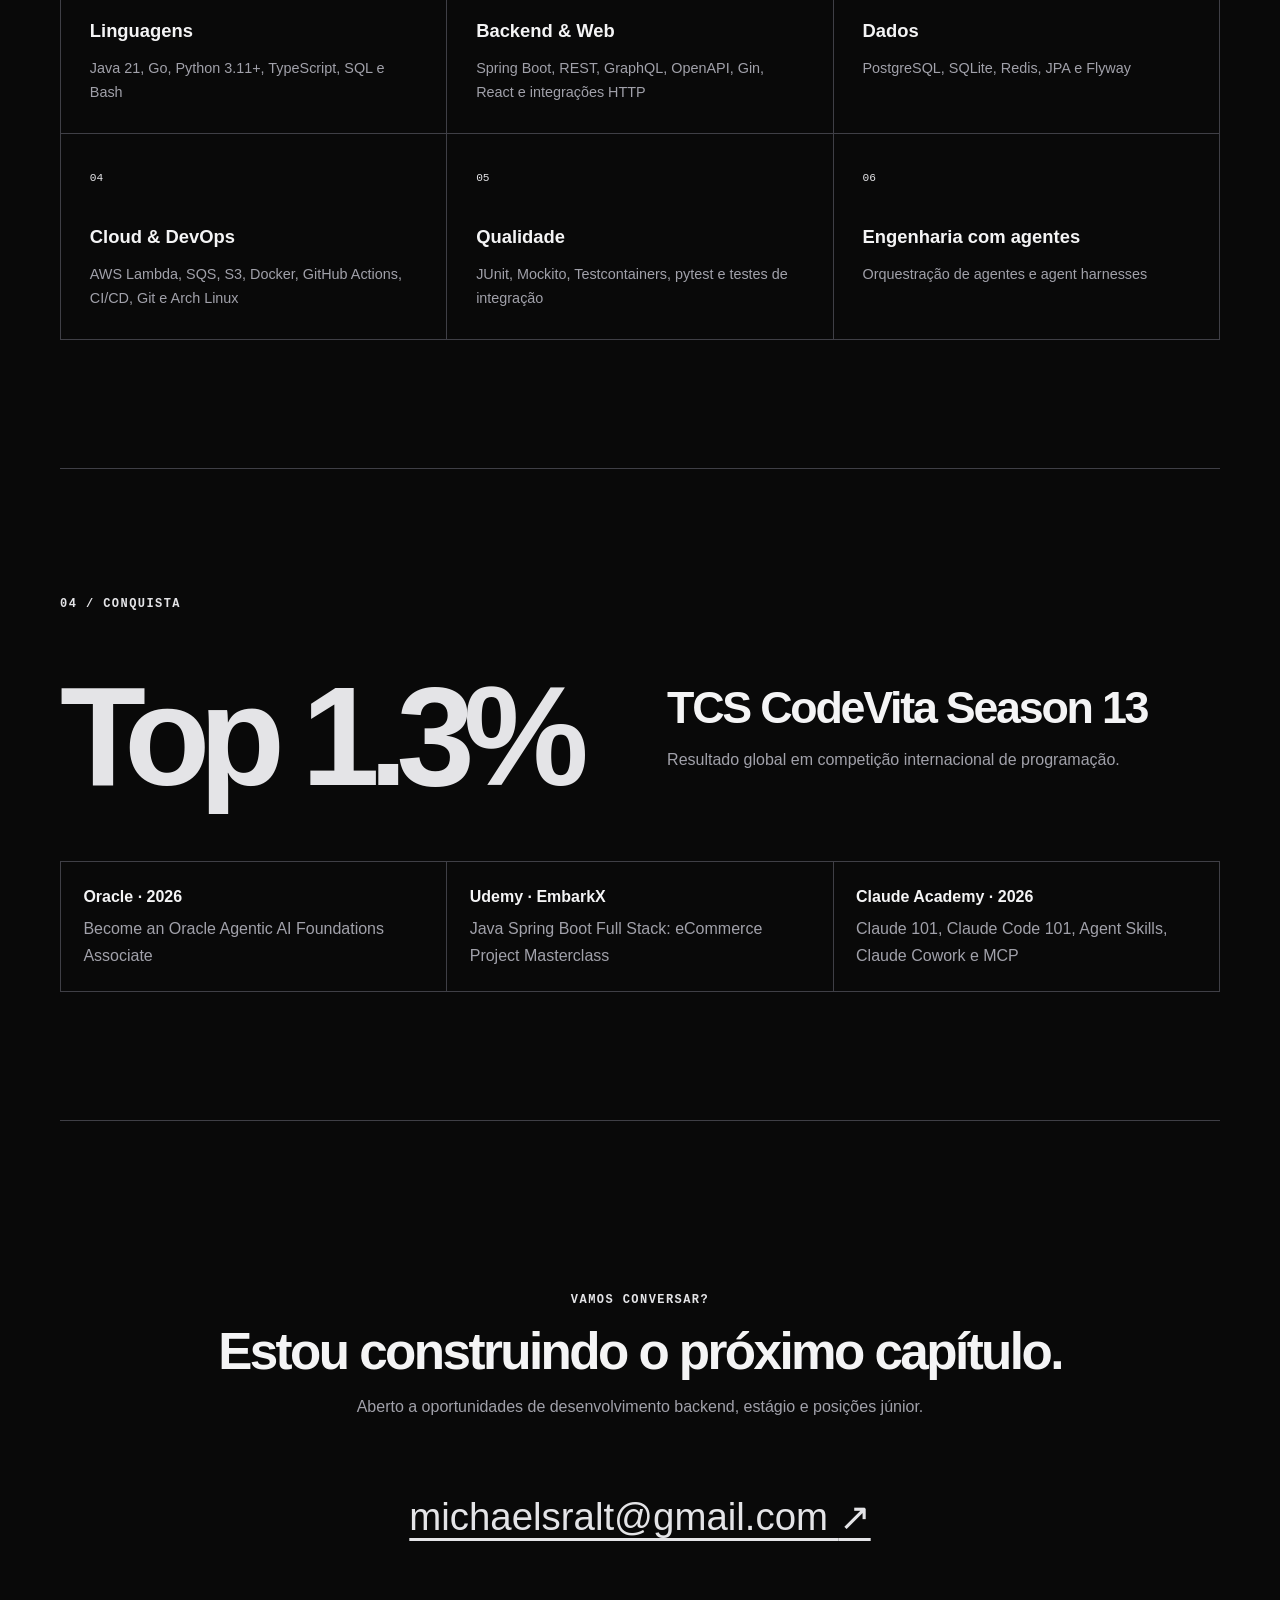
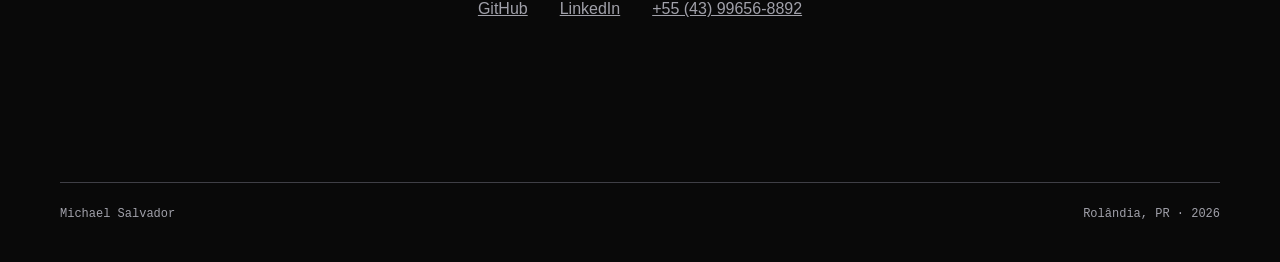
==== commit a465335d: "feat: link HookForge repository" ====
--- a/index.html
+++ b/index.html
@@ -122,6 +122,7 @@
             <p class="tags">Em desenvolvimento · Java · Spring Boot · AWS · React</p>
             <h3>HookForge</h3>
             <p>Projeto prático de plataforma para entrega confiável de webhooks. O escopo inclui processamento assíncrono, retries, replay, DLQ, idempotência, rate limiting e assinatura HMAC.</p>
+            <a class="text-link" href="https://github.com/DevStarrk1137/hookforge">Ver repositório <span>↗</span></a>
           </div>
         </article>
       </div>
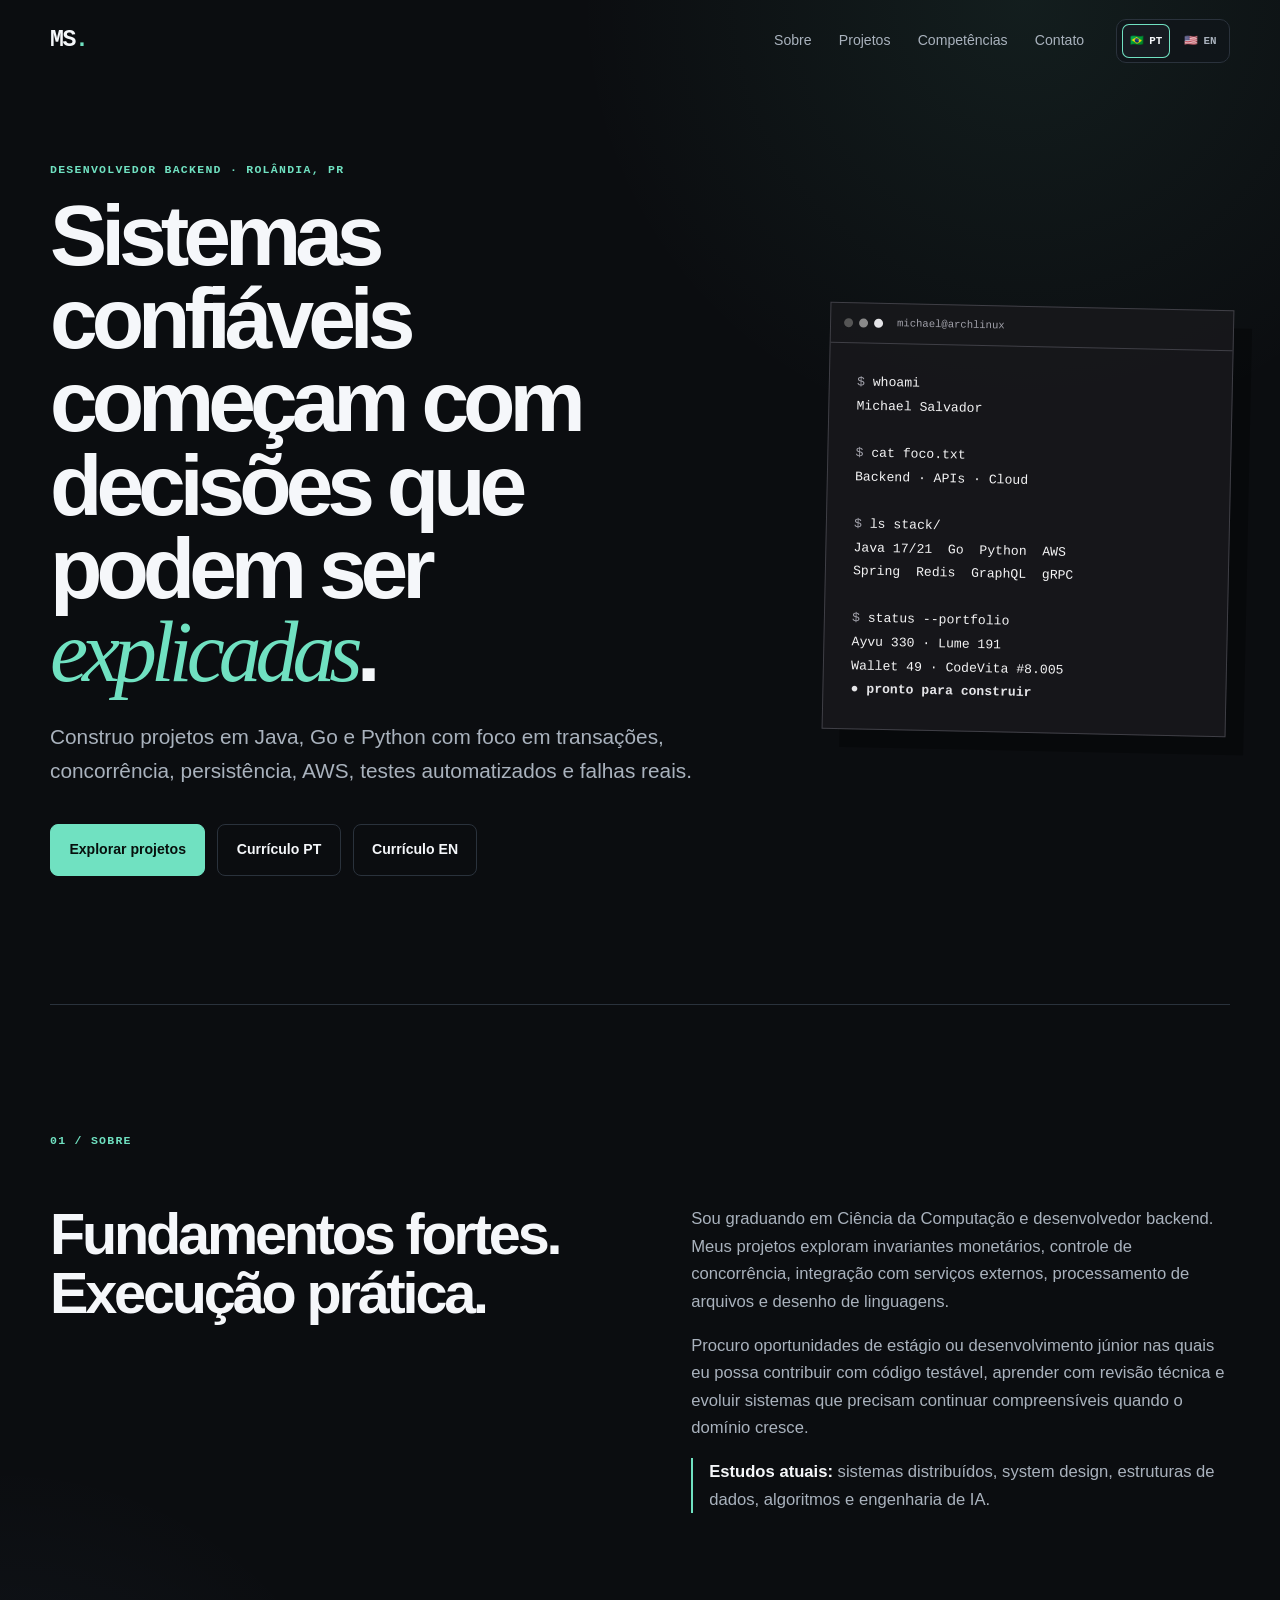
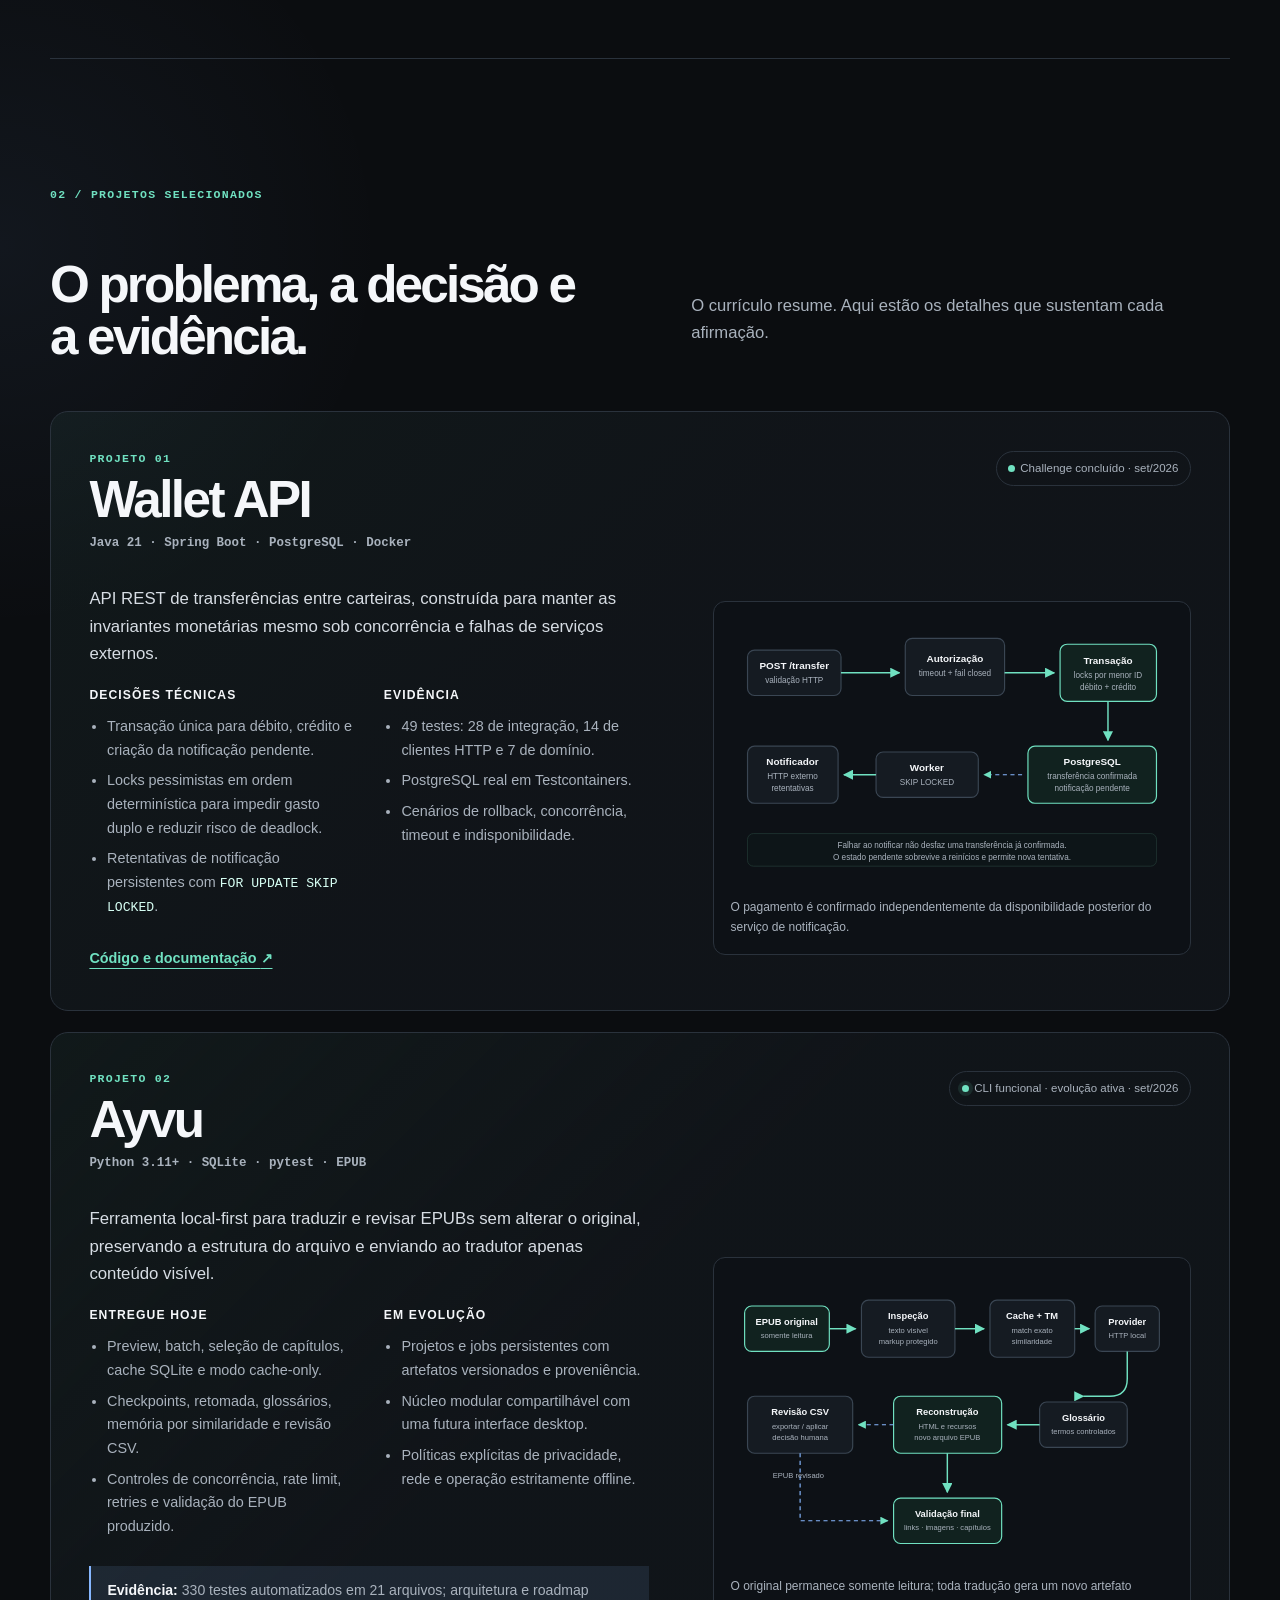
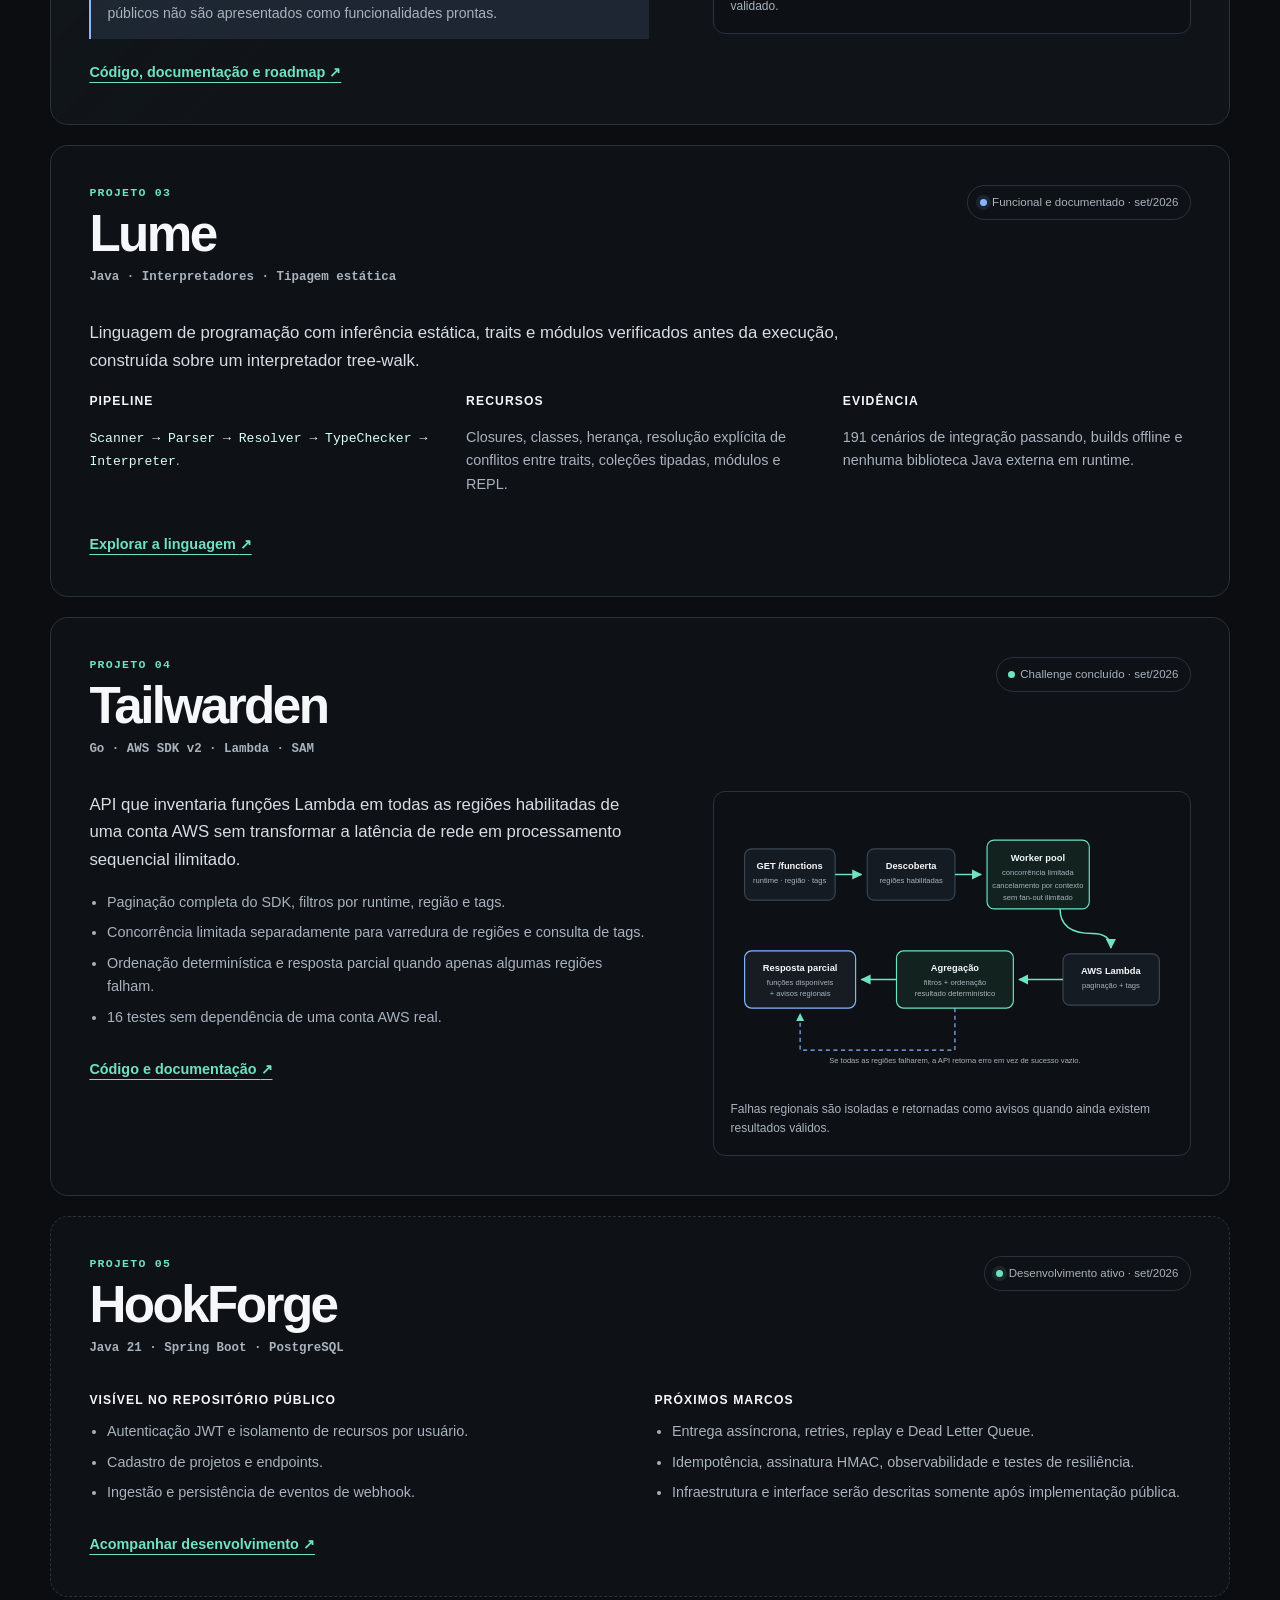
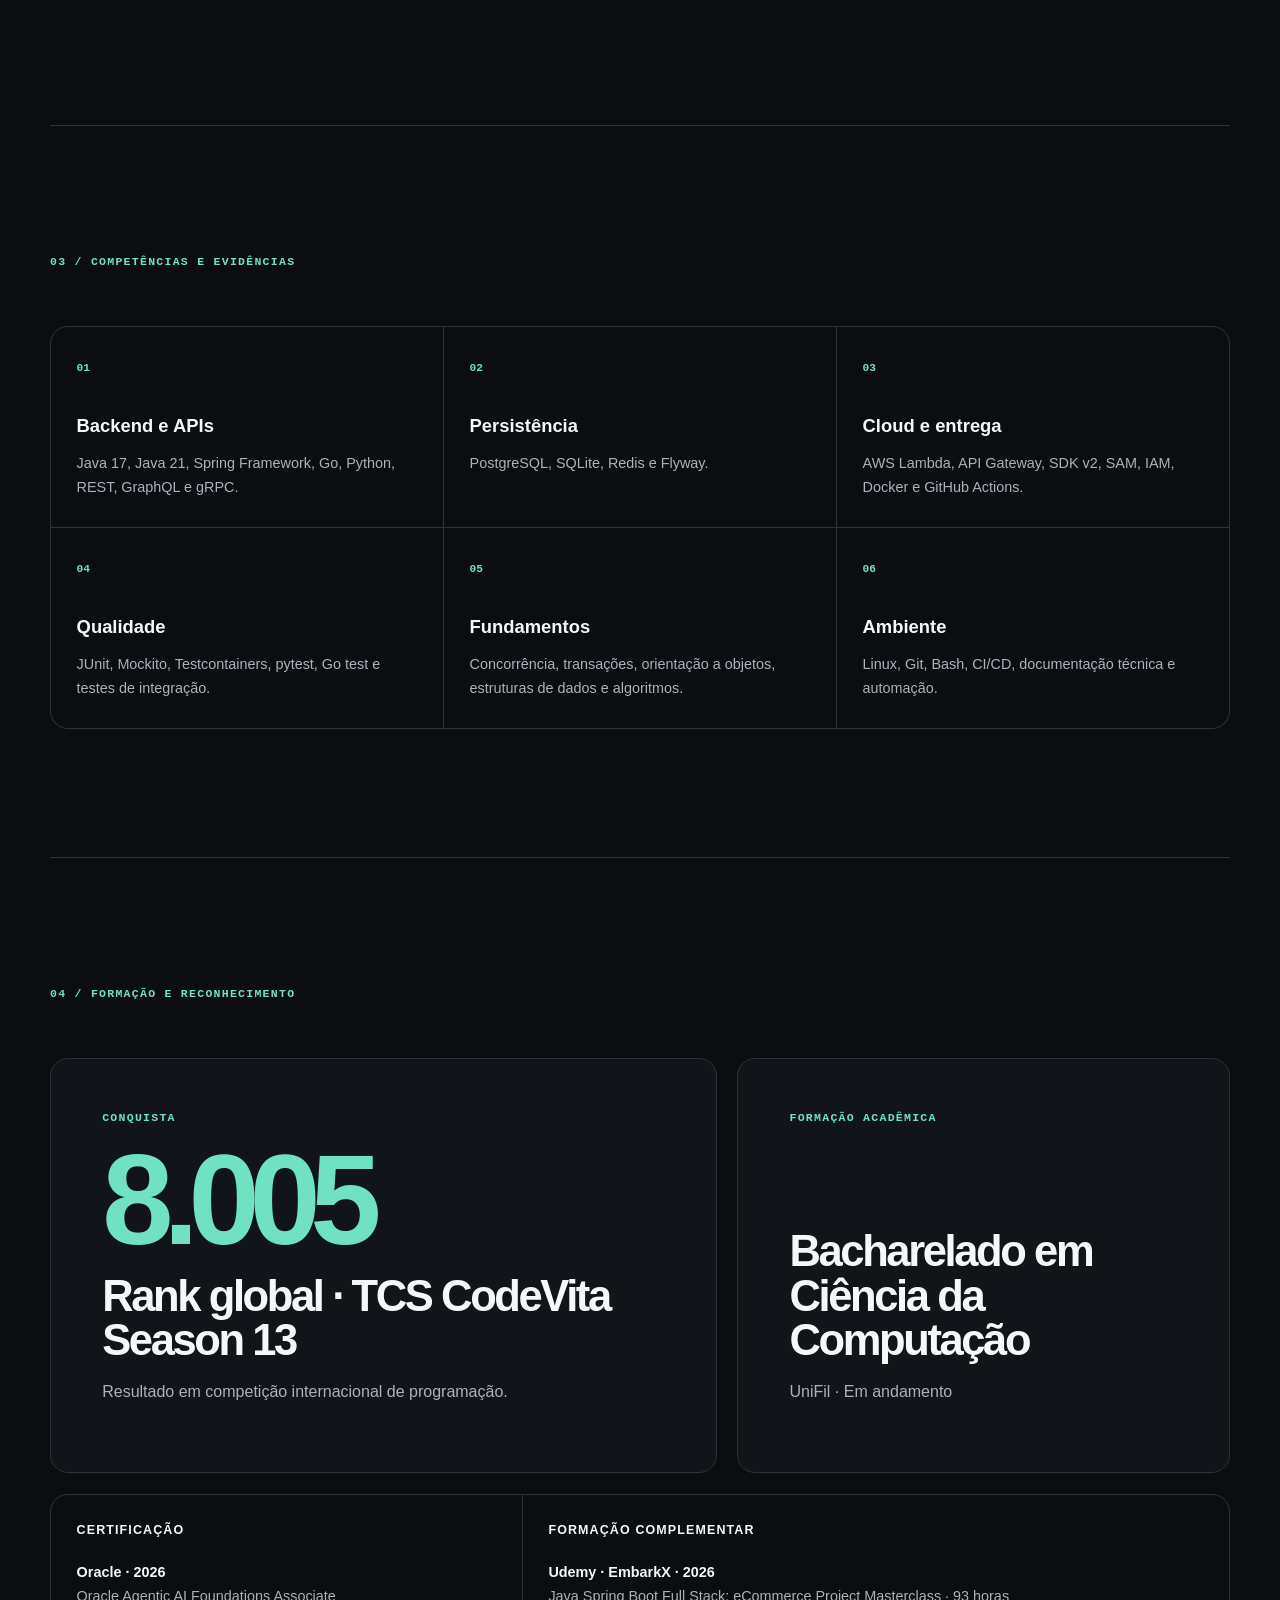
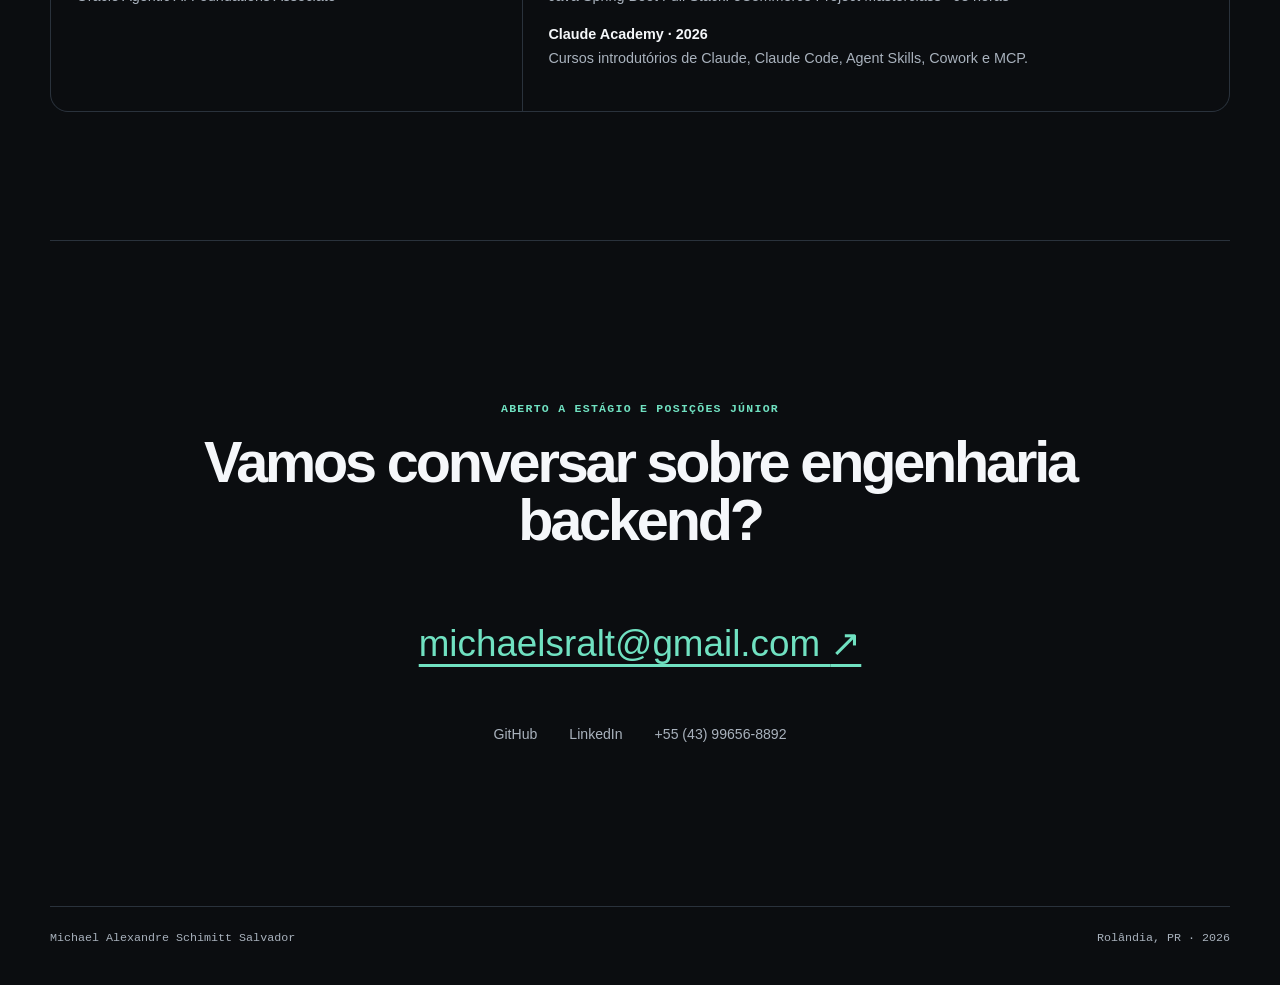
==== commit 7719400c: "feat: publish portfolio v2" ====
--- a/index.html
+++ b/index.html
@@ -3,166 +3,303 @@
 <head>
   <meta charset="utf-8">
   <meta name="viewport" content="width=device-width, initial-scale=1">
-  <meta name="description" content="Portfólio de Michael Alexandre Schimitt Salvador, desenvolvedor backend Java, Go e Python.">
-  <meta name="theme-color" content="#090909">
+  <meta name="description" content="Portfólio de Michael Salvador, desenvolvedor backend com projetos em Java, Go e Python envolvendo transações, concorrência, AWS e ferramentas locais.">
+  <meta name="theme-color" content="#0b0d10">
   <meta property="og:title" content="Michael Salvador — Desenvolvedor Backend">
-  <meta property="og:description" content="APIs, sistemas concorrentes, AWS, Docker e ferramentas de linha de comando.">
+  <meta property="og:description" content="Projetos backend com decisões técnicas, testes automatizados e tratamento explícito de falhas.">
   <meta property="og:type" content="website">
   <meta property="og:url" content="https://devstarrk1137.github.io/">
+  <link rel="alternate" hreflang="pt-BR" href="index.html">
+  <link rel="alternate" hreflang="en" href="en.html">
+  <link rel="alternate" hreflang="x-default" href="index.html">
   <title>Michael Salvador — Desenvolvedor Backend</title>
   <link rel="stylesheet" href="styles.css">
 </head>
 <body>
   <a class="skip-link" href="#conteudo">Pular para o conteúdo</a>
+
   <header class="topbar">
     <a class="brand" href="#inicio" aria-label="Página inicial">MS<span>.</span></a>
-    <nav aria-label="Navegação principal">
-      <a href="#sobre">Sobre</a>
-      <a href="#projetos">Projetos</a>
-      <a href="#competencias">Competências</a>
-      <a href="#contato">Contato</a>
-    </nav>
+    <div class="header-actions">
+      <nav aria-label="Navegação principal">
+        <a href="#sobre">Sobre</a>
+        <a href="#projetos">Projetos</a>
+        <a href="#evidencias">Competências</a>
+        <a href="#contato">Contato</a>
+      </nav>
+      <div class="language-switch" aria-label="Selecionar idioma">
+        <a href="index.html" lang="pt-BR" hreflang="pt-BR" aria-label="Português do Brasil" aria-current="page"><span aria-hidden="true">🇧🇷</span><span>PT</span></a>
+        <a href="en.html" lang="en" hreflang="en" aria-label="English"><span aria-hidden="true">🇺🇸</span><span>EN</span></a>
+      </div>
+    </div>
   </header>
 
   <main id="conteudo">
     <section class="hero" id="inicio">
       <div class="hero-copy">
-        <p class="eyebrow">Olá, eu sou o Michael.</p>
-        <h1>Construo backends confiáveis para problemas que exigem <em>clareza</em>.</h1>
-        <p class="lead">Desenvolvedor backend com projetos práticos em Java, Go e Python envolvendo concorrência, transações, AWS, testes e CI/CD.</p>
+        <p class="eyebrow">Desenvolvedor backend · Rolândia, PR</p>
+        <h1>Sistemas confiáveis começam com decisões que podem ser <em>explicadas</em>.</h1>
+        <p class="lead">Construo projetos em Java, Go e Python com foco em transações, concorrência, persistência, AWS, testes automatizados e falhas reais.</p>
         <div class="actions">
-          <a class="button primary" href="#projetos">Conheça meus projetos</a>
-          <a class="button secondary" href="curriculo.pdf" download>Baixar currículo</a>
+          <a class="button primary" href="#projetos">Explorar projetos</a>
+          <a class="button secondary" href="resumes/pt-br/curriculo.pdf">Currículo PT</a>
+          <a class="button secondary" href="resumes/en/resume.pdf" lang="en">Currículo EN</a>
         </div>
-        <ul class="quick-facts" aria-label="Informações rápidas">
-          <li><span>Localização</span>Rolândia, PR</li>
-          <li><span>Formação</span>Ciência da Computação</li>
-          <li><span>Inglês</span>Intermediário</li>
-        </ul>
-      </div>
-      <div class="terminal" aria-label="Resumo técnico decorativo">
+      </div>
+
+      <aside class="terminal" aria-label="Resumo técnico e métricas verificadas em um terminal Arch Linux">
         <div class="terminal-bar"><i></i><i></i><i></i><span>michael@archlinux</span></div>
-        <pre><code><span class="muted">$</span> whoami
+        <pre><code><span class="terminal-muted">$</span> whoami
 Michael Salvador
 
-<span class="muted">$</span> cat foco.txt
+<span class="terminal-muted">$</span> cat foco.txt
 Backend · APIs · Cloud
 
-<span class="muted">$</span> ls stack/
-Java  Go  Python  AWS
-Docker  Linux  Redis
-
-<span class="muted">$</span> status
-<span class="success">● pronto para construir</span></code></pre>
-      </div>
-    </section>
-
-    <section class="section about" id="sobre">
-      <p class="section-number">01 / Sobre</p>
-      <div class="section-grid">
+<span class="terminal-muted">$</span> ls stack/
+Java 17/21  Go  Python  AWS
+Spring  Redis  GraphQL  gRPC
+
+<span class="terminal-muted">$</span> status --portfolio
+Ayvu 330 · Lume 191
+Wallet 49 · CodeVita #8.005
+<span class="terminal-success">● pronto para construir</span></code></pre>
+      </aside>
+    </section>
+
+    <section class="section" id="sobre">
+      <p class="section-kicker">01 / Sobre</p>
+      <div class="about-grid">
         <h2>Fundamentos fortes.<br>Execução prática.</h2>
+        <div class="prose">
+          <p>Sou graduando em Ciência da Computação e desenvolvedor backend. Meus projetos exploram invariantes monetários, controle de concorrência, integração com serviços externos, processamento de arquivos e desenho de linguagens.</p>
+          <p>Procuro oportunidades de estágio ou desenvolvimento júnior nas quais eu possa contribuir com código testável, aprender com revisão técnica e evoluir sistemas que precisam continuar compreensíveis quando o domínio cresce.</p>
+          <p class="current-focus"><strong>Estudos atuais:</strong> sistemas distribuídos, system design, estruturas de dados, algoritmos e engenharia de IA.</p>
+        </div>
+      </div>
+    </section>
+
+    <section class="section" id="projetos">
+      <p class="section-kicker">02 / Projetos selecionados</p>
+      <header class="section-heading">
+        <h2>O problema, a decisão e a evidência.</h2>
+        <p>O currículo resume. Aqui estão os detalhes que sustentam cada afirmação.</p>
+      </header>
+
+      <div class="project-list">
+        <article class="project-card featured" id="wallet-api">
+          <div class="project-heading">
+            <div>
+              <p class="project-number">Projeto 01</p>
+              <h3>Wallet API</h3>
+              <p class="stack">Java 21 · Spring Boot · PostgreSQL · Docker</p>
+            </div>
+            <p class="status complete"><span></span>Challenge concluído · <time datetime="2026-09">set/2026</time></p>
+          </div>
+
+          <div class="project-layout">
+            <div class="project-copy">
+              <p class="project-intro">API REST de transferências entre carteiras, construída para manter as invariantes monetárias mesmo sob concorrência e falhas de serviços externos.</p>
+              <div class="detail-grid">
+                <div>
+                  <h4>Decisões técnicas</h4>
+                  <ul>
+                    <li>Transação única para débito, crédito e criação da notificação pendente.</li>
+                    <li>Locks pessimistas em ordem determinística para impedir gasto duplo e reduzir risco de deadlock.</li>
+                    <li>Retentativas de notificação persistentes com <code>FOR UPDATE SKIP LOCKED</code>.</li>
+                  </ul>
+                </div>
+                <div>
+                  <h4>Evidência</h4>
+                  <ul>
+                    <li>49 testes: 28 de integração, 14 de clientes HTTP e 7 de domínio.</li>
+                    <li>PostgreSQL real em Testcontainers.</li>
+                    <li>Cenários de rollback, concorrência, timeout e indisponibilidade.</li>
+                  </ul>
+                </div>
+              </div>
+              <a class="text-link" href="https://github.com/DevStarrk1137/wallet-api" target="_blank" rel="noopener noreferrer">Código e documentação <span aria-hidden="true">↗</span></a>
+            </div>
+            <figure class="architecture">
+              <img src="assets/wallet-flow.svg" alt="Fluxo da Wallet API: requisição, autorização, transação com locks, persistência e processamento posterior da notificação.">
+              <figcaption>O pagamento é confirmado independentemente da disponibilidade posterior do serviço de notificação.</figcaption>
+            </figure>
+          </div>
+        </article>
+
+        <article class="project-card featured" id="ayvu">
+          <div class="project-heading">
+            <div>
+              <p class="project-number">Projeto 02</p>
+              <h3>Ayvu</h3>
+              <p class="stack">Python 3.11+ · SQLite · pytest · EPUB</p>
+            </div>
+            <p class="status active"><span></span>CLI funcional · evolução ativa · <time datetime="2026-09">set/2026</time></p>
+          </div>
+
+          <div class="project-layout">
+            <div class="project-copy">
+              <p class="project-intro">Ferramenta local-first para traduzir e revisar EPUBs sem alterar o original, preservando a estrutura do arquivo e enviando ao tradutor apenas conteúdo visível.</p>
+              <div class="detail-grid">
+                <div>
+                  <h4>Entregue hoje</h4>
+                  <ul>
+                    <li>Preview, batch, seleção de capítulos, cache SQLite e modo cache-only.</li>
+                    <li>Checkpoints, retomada, glossários, memória por similaridade e revisão CSV.</li>
+                    <li>Controles de concorrência, rate limit, retries e validação do EPUB produzido.</li>
+                  </ul>
+                </div>
+                <div>
+                  <h4>Em evolução</h4>
+                  <ul>
+                    <li>Projetos e jobs persistentes com artefatos versionados e proveniência.</li>
+                    <li>Núcleo modular compartilhável com uma futura interface desktop.</li>
+                    <li>Políticas explícitas de privacidade, rede e operação estritamente offline.</li>
+                  </ul>
+                </div>
+              </div>
+              <p class="evidence-line"><strong>Evidência:</strong> 330 testes automatizados em 21 arquivos; arquitetura e roadmap públicos não são apresentados como funcionalidades prontas.</p>
+              <a class="text-link" href="https://github.com/DevStarrk1137/ayvu" target="_blank" rel="noopener noreferrer">Código, documentação e roadmap <span aria-hidden="true">↗</span></a>
+            </div>
+            <figure class="architecture">
+              <img src="assets/ayvu-flow.svg" alt="Pipeline do Ayvu: EPUB original, segmentação segura, cache e memória, tradutor local, reconstrução, revisão e validação.">
+              <figcaption>O original permanece somente leitura; toda tradução gera um novo artefato validado.</figcaption>
+            </figure>
+          </div>
+        </article>
+
+        <article class="project-card" id="lume">
+          <div class="project-heading">
+            <div>
+              <p class="project-number">Projeto 03</p>
+              <h3>Lume</h3>
+              <p class="stack">Java · Interpretadores · Tipagem estática</p>
+            </div>
+            <p class="status maintained"><span></span>Funcional e documentado · <time datetime="2026-09">set/2026</time></p>
+          </div>
+          <p class="project-intro">Linguagem de programação com inferência estática, traits e módulos verificados antes da execução, construída sobre um interpretador tree-walk.</p>
+          <div class="detail-grid three">
+            <div><h4>Pipeline</h4><p><code>Scanner → Parser → Resolver → TypeChecker → Interpreter</code>.</p></div>
+            <div><h4>Recursos</h4><p>Closures, classes, herança, resolução explícita de conflitos entre traits, coleções tipadas, módulos e REPL.</p></div>
+            <div><h4>Evidência</h4><p>191 cenários de integração passando, builds offline e nenhuma biblioteca Java externa em runtime.</p></div>
+          </div>
+          <a class="text-link" href="https://github.com/DevStarrk1137/Lume" target="_blank" rel="noopener noreferrer">Explorar a linguagem <span aria-hidden="true">↗</span></a>
+        </article>
+
+        <article class="project-card" id="tailwarden">
+          <div class="project-heading">
+            <div>
+              <p class="project-number">Projeto 04</p>
+              <h3>Tailwarden</h3>
+              <p class="stack">Go · AWS SDK v2 · Lambda · SAM</p>
+            </div>
+            <p class="status complete"><span></span>Challenge concluído · <time datetime="2026-09">set/2026</time></p>
+          </div>
+          <div class="project-layout compact-layout">
+            <div class="project-copy">
+              <p class="project-intro">API que inventaria funções Lambda em todas as regiões habilitadas de uma conta AWS sem transformar a latência de rede em processamento sequencial ilimitado.</p>
+              <ul>
+                <li>Paginação completa do SDK, filtros por runtime, região e tags.</li>
+                <li>Concorrência limitada separadamente para varredura de regiões e consulta de tags.</li>
+                <li>Ordenação determinística e resposta parcial quando apenas algumas regiões falham.</li>
+                <li>16 testes sem dependência de uma conta AWS real.</li>
+              </ul>
+              <a class="text-link" href="https://github.com/DevStarrk1137/tailwarden" target="_blank" rel="noopener noreferrer">Código e documentação <span aria-hidden="true">↗</span></a>
+            </div>
+            <figure class="architecture">
+              <img src="assets/tailwarden-flow.svg" alt="Fluxo do Tailwarden: API recebe filtros, distribui a consulta para workers limitados por região, pagina resultados AWS e agrega funções e avisos.">
+              <figcaption>Falhas regionais são isoladas e retornadas como avisos quando ainda existem resultados válidos.</figcaption>
+            </figure>
+          </div>
+        </article>
+
+        <article class="project-card wip" id="hookforge">
+          <div class="project-heading">
+            <div>
+              <p class="project-number">Projeto 05</p>
+              <h3>HookForge</h3>
+              <p class="stack">Java 21 · Spring Boot · PostgreSQL</p>
+            </div>
+            <p class="status active"><span></span>Desenvolvimento ativo · <time datetime="2026-09">set/2026</time></p>
+          </div>
+          <div class="detail-grid">
+            <div>
+              <h4>Visível no repositório público</h4>
+              <ul>
+                <li>Autenticação JWT e isolamento de recursos por usuário.</li>
+                <li>Cadastro de projetos e endpoints.</li>
+                <li>Ingestão e persistência de eventos de webhook.</li>
+              </ul>
+            </div>
+            <div>
+              <h4>Próximos marcos</h4>
+              <ul>
+                <li>Entrega assíncrona, retries, replay e Dead Letter Queue.</li>
+                <li>Idempotência, assinatura HMAC, observabilidade e testes de resiliência.</li>
+                <li>Infraestrutura e interface serão descritas somente após implementação pública.</li>
+              </ul>
+            </div>
+          </div>
+          <a class="text-link" href="https://github.com/DevStarrk1137/hookforge" target="_blank" rel="noopener noreferrer">Acompanhar desenvolvimento <span aria-hidden="true">↗</span></a>
+        </article>
+      </div>
+    </section>
+
+    <section class="section" id="evidencias">
+      <p class="section-kicker">03 / Competências e evidências</p>
+      <div class="skills-grid">
+        <article><span>01</span><h3>Backend e APIs</h3><p>Java 17, Java 21, Spring Framework, Go, Python, REST, GraphQL e gRPC.</p></article>
+        <article><span>02</span><h3>Persistência</h3><p>PostgreSQL, SQLite, Redis e Flyway.</p></article>
+        <article><span>03</span><h3>Cloud e entrega</h3><p>AWS Lambda, API Gateway, SDK v2, SAM, IAM, Docker e GitHub Actions.</p></article>
+        <article><span>04</span><h3>Qualidade</h3><p>JUnit, Mockito, Testcontainers, pytest, Go test e testes de integração.</p></article>
+        <article><span>05</span><h3>Fundamentos</h3><p>Concorrência, transações, orientação a objetos, estruturas de dados e algoritmos.</p></article>
+        <article><span>06</span><h3>Ambiente</h3><p>Linux, Git, Bash, CI/CD, documentação técnica e automação.</p></article>
+      </div>
+    </section>
+
+    <section class="section credentials" id="formacao">
+      <p class="section-kicker">04 / Formação e reconhecimento</p>
+      <div class="achievement-grid">
+        <article class="rank-card">
+          <p class="credential-label">Conquista</p>
+          <strong>8.005</strong>
+          <h2>Rank global · TCS CodeVita Season 13</h2>
+          <p>Resultado em competição internacional de programação.</p>
+        </article>
+        <article class="degree-card">
+          <p class="credential-label">Formação acadêmica</p>
+          <h2>Bacharelado em Ciência da Computação</h2>
+          <p>UniFil · Em andamento</p>
+        </article>
+      </div>
+
+      <div class="credential-columns">
         <div>
-          <p>Desenvolvo soluções backend com atenção a regras de negócio, concorrência, persistência e falhas reais. Gosto de projetos em que a arquitetura permanece compreensível mesmo quando o domínio fica complexo.</p>
-          <p>Minha base inclui estruturas de dados e algoritmos, orientação a objetos, bancos SQL e NoSQL, Linux e automação. Também trabalho com orquestração de agentes e construção de agent harnesses.</p>
+          <h3>Certificação</h3>
+          <p><strong>Oracle · 2026</strong><br>Oracle Agentic AI Foundations Associate</p>
         </div>
-      </div>
-    </section>
-
-    <section class="section" id="projetos">
-      <p class="section-number">02 / Projetos selecionados</p>
-      <div class="projects">
-        <article class="project featured" id="wallet-api">
-          <div class="project-index">01</div>
-          <div>
-            <p class="tags">Java 21 · Spring Boot · PostgreSQL · Docker</p>
-            <h3>Wallet API</h3>
-            <p>API de transferências com atomicidade, proteção contra gasto duplo, integrações HTTP resilientes e notificações persistentes. Testada com PostgreSQL real via Testcontainers.</p>
-            <ul>
-              <li>Locks pessimistas ordenados e transações</li>
-              <li>Retentativas com FOR UPDATE SKIP LOCKED</li>
-              <li>JUnit, Mockito, Testcontainers e CI</li>
-            </ul>
-            <a class="text-link" href="https://github.com/DevStarrk1137/wallet-api">Ver repositório <span>↗</span></a>
-          </div>
-        </article>
-
-        <article class="project" id="tailwarden">
-          <div class="project-index">02</div>
-          <div>
-            <p class="tags">Go · AWS SDK v2 · Lambda · SAM</p>
-            <h3>Tailwarden</h3>
-            <p>Inventário de funções Lambda em múltiplas regiões, com paginação, concorrência limitada, filtros e tolerância a falhas parciais.</p>
-            <a class="text-link" href="https://github.com/DevStarrk1137/tailwarden">Ver repositório <span>↗</span></a>
-          </div>
-        </article>
-
-        <article class="project" id="lume">
-          <div class="project-index">03</div>
-          <div>
-            <p class="tags">Java · Interpretadores · Tipos estáticos</p>
-            <h3>Lume</h3>
-            <p>Linguagem própria com inferência de tipos, funções, classes, traits, módulos, coleções tipadas, REPL e suíte de testes de integração.</p>
-            <a class="text-link" href="https://github.com/DevStarrk1137/Lume">Ver repositório <span>↗</span></a>
-          </div>
-        </article>
-
-        <article class="project" id="ayvu">
-          <div class="project-index">04</div>
-          <div>
-            <p class="tags">Python · SQLite · pytest · EPUB</p>
-            <h3>Ayvu</h3>
-            <p>CLI de tradução que preserva a estrutura de EPUBs e oferece cache, memória por similaridade, paralelismo, checkpoints e validação.</p>
-            <a class="text-link" href="https://github.com/DevStarrk1137/ayvu">Ver repositório <span>↗</span></a>
-          </div>
-        </article>
-
-        <article class="project" id="hookforge">
-          <div class="project-index">05</div>
-          <div>
-            <p class="tags">Em desenvolvimento · Java · Spring Boot · AWS · React</p>
-            <h3>HookForge</h3>
-            <p>Projeto prático de plataforma para entrega confiável de webhooks. O escopo inclui processamento assíncrono, retries, replay, DLQ, idempotência, rate limiting e assinatura HMAC.</p>
-            <a class="text-link" href="https://github.com/DevStarrk1137/hookforge">Ver repositório <span>↗</span></a>
-          </div>
-        </article>
-      </div>
-    </section>
-
-    <section class="section" id="competencias">
-      <p class="section-number">03 / Competências</p>
-      <div class="skills">
-        <article><span>01</span><h3>Linguagens</h3><p>Java 21, Go, Python 3.11+, TypeScript, SQL e Bash</p></article>
-        <article><span>02</span><h3>Backend &amp; Web</h3><p>Spring Boot, REST, GraphQL, OpenAPI, Gin, React e integrações HTTP</p></article>
-        <article><span>03</span><h3>Dados</h3><p>PostgreSQL, SQLite, Redis, JPA e Flyway</p></article>
-        <article><span>04</span><h3>Cloud &amp; DevOps</h3><p>AWS Lambda, SQS, S3, Docker, GitHub Actions, CI/CD, Git e Arch Linux</p></article>
-        <article><span>05</span><h3>Qualidade</h3><p>JUnit, Mockito, Testcontainers, pytest e testes de integração</p></article>
-        <article><span>06</span><h3>Engenharia com agentes</h3><p>Orquestração de agentes e agent harnesses</p></article>
-      </div>
-    </section>
-
-    <section class="section achievement">
-      <p class="section-number">04 / Conquista</p>
-      <div class="rank"><strong>Top 1.3%</strong><div><h2>TCS CodeVita Season 13</h2><p>Resultado global em competição internacional de programação.</p></div></div>
-      <div class="cert-list">
-        <p><strong>Oracle · 2026</strong><span>Become an Oracle Agentic AI Foundations Associate</span></p>
-        <p><strong>Udemy · EmbarkX</strong><span>Java Spring Boot Full Stack: eCommerce Project Masterclass</span></p>
-        <p><strong>Claude Academy · 2026</strong><span>Claude 101, Claude Code 101, Agent Skills, Claude Cowork e MCP</span></p>
-      </div>
-    </section>
-
-    <section class="contact-section" id="contato">
-      <p class="eyebrow">Vamos conversar?</p>
-      <h2>Estou construindo o próximo capítulo.</h2>
-      <p>Aberto a oportunidades de desenvolvimento backend, estágio e posições júnior.</p>
-      <a class="email" href="mailto:michaelsralt@gmail.com">michaelsralt@gmail.com <span>↗</span></a>
+        <div>
+          <h3>Formação complementar</h3>
+          <p><strong>Udemy · EmbarkX · 2026</strong><br>Java Spring Boot Full Stack: eCommerce Project Masterclass · 93 horas</p>
+          <p><strong>Claude Academy · 2026</strong><br>Cursos introdutórios de Claude, Claude Code, Agent Skills, Cowork e MCP.</p>
+        </div>
+      </div>
+    </section>
+
+    <section class="contact" id="contato">
+      <p class="eyebrow">Aberto a estágio e posições júnior</p>
+      <h2>Vamos conversar sobre engenharia backend?</h2>
+      <a class="email" href="mailto:michaelsralt@gmail.com">michaelsralt@gmail.com <span aria-hidden="true">↗</span></a>
       <div class="socials">
-        <a href="https://github.com/DevStarrk1137">GitHub</a>
-        <a href="https://www.linkedin.com/in/michael-alexandre-215b60380/">LinkedIn</a>
+        <a href="https://github.com/DevStarrk1137" target="_blank" rel="noopener noreferrer">GitHub</a>
+        <a href="https://www.linkedin.com/in/michael-alexandre-215b60380/" target="_blank" rel="noopener noreferrer">LinkedIn</a>
         <a href="tel:+5543996568892">+55 (43) 99656-8892</a>
       </div>
     </section>
   </main>
 
-  <footer><span>Michael Salvador</span><span>Rolândia, PR · 2026</span></footer>
+  <footer>
+    <span>Michael Alexandre Schimitt Salvador</span>
+    <span>Rolândia, PR · 2026</span>
+  </footer>
 </body>
 </html>
--- a/styles.css
+++ b/styles.css
@@ -1,139 +1,737 @@
 :root {
-  --ink: #f4f4f5;
-  --muted: #a1a1aa;
-  --bg: #090909;
-  --panel: #18181b;
-  --line: #3f3f46;
-  --accent: #e4e4e7;
-  --warm: #8a8a8a;
-  --max: 1160px;
-}
-
-* { box-sizing: border-box; }
-html { scroll-behavior: smooth; }
+  --bg: #0b0d10;
+  --surface: #11151a;
+  --surface-raised: #171c22;
+  --text: #f5f7fa;
+  --muted: #a9b2bd;
+  --line: #2a323c;
+  --accent: #70e1c1;
+  --accent-soft: rgba(112, 225, 193, 0.11);
+  --blue: #86b7ff;
+  --blue-soft: rgba(134, 183, 255, 0.11);
+  --max: 1180px;
+  --radius: 18px;
+}
+
+* {
+  box-sizing: border-box;
+}
+
+html {
+  scroll-behavior: smooth;
+}
+
 body {
   margin: 0;
-  color: var(--ink);
+  color: var(--text);
   background:
-    radial-gradient(circle at 75% 5%, rgba(255, 255, 255, .07), transparent 24rem),
+    radial-gradient(circle at 80% 0%, rgba(112, 225, 193, 0.08), transparent 28rem),
+    radial-gradient(circle at 0% 25%, rgba(134, 183, 255, 0.06), transparent 24rem),
     var(--bg);
   font-family: Inter, "Segoe UI", Arial, sans-serif;
   line-height: 1.65;
 }
-a { color: inherit; }
-.skip-link { position: absolute; left: -9999px; }
-.skip-link:focus { left: 1rem; top: 1rem; z-index: 10; background: #fff; color: #000; padding: .5rem 1rem; }
+
+a {
+  color: inherit;
+}
+
+code {
+  color: #d7fff4;
+  font-family: "JetBrains Mono", "SFMono-Regular", Consolas, monospace;
+  font-size: 0.91em;
+}
+
+.skip-link {
+  position: fixed;
+  top: 1rem;
+  left: -9999px;
+  z-index: 100;
+  padding: 0.65rem 1rem;
+  color: #07100d;
+  background: var(--accent);
+  font-weight: 800;
+}
+
+.skip-link:focus {
+  left: 1rem;
+}
+
+.topbar,
+main,
+footer {
+  width: min(calc(100% - 3rem), var(--max));
+  margin-inline: auto;
+}
 
 .topbar {
-  width: min(calc(100% - 3rem), var(--max));
-  height: 84px;
-  margin: auto;
+  min-height: 82px;
   display: flex;
   align-items: center;
   justify-content: space-between;
 }
-.brand { font: 800 1.45rem/1 ui-monospace, monospace; text-decoration: none; letter-spacing: -.05em; }
-.brand span, .success { color: var(--accent); }
-nav { display: flex; gap: 2rem; }
-nav a { color: var(--muted); font-size: .88rem; text-decoration: none; }
-nav a:hover, nav a:focus { color: var(--accent); }
-
-main, footer { width: min(calc(100% - 3rem), var(--max)); margin: auto; }
+
+.header-actions {
+  display: flex;
+  align-items: center;
+  gap: 2rem;
+}
+
+.brand {
+  font: 900 1.45rem/1 "JetBrains Mono", ui-monospace, monospace;
+  letter-spacing: -0.06em;
+  text-decoration: none;
+}
+
+.brand span,
+.eyebrow,
+.section-kicker,
+.project-number,
+.credential-label {
+  color: var(--accent);
+}
+
+nav {
+  display: flex;
+  gap: 1.7rem;
+}
+
+nav a,
+.socials a {
+  color: var(--muted);
+  font-size: 0.88rem;
+  text-decoration: none;
+}
+
+nav a:hover,
+nav a:focus,
+.socials a:hover,
+.socials a:focus {
+  color: var(--accent);
+}
+
+.language-switch {
+  display: flex;
+  gap: 0.35rem;
+  padding: 0.28rem;
+  border: 1px solid var(--line);
+  border-radius: 10px;
+  background: rgba(17, 21, 26, 0.7);
+}
+
+.language-switch a {
+  display: inline-flex;
+  align-items: center;
+  gap: 0.35rem;
+  min-height: 34px;
+  padding: 0.28rem 0.5rem;
+  border-radius: 7px;
+  color: var(--muted);
+  font: 800 0.68rem/1 "JetBrains Mono", ui-monospace, monospace;
+  text-decoration: none;
+}
+
+.language-switch a:hover,
+.language-switch a:focus,
+.language-switch a[aria-current="page"] {
+  color: var(--text);
+  background: var(--surface-raised);
+}
+
+.language-switch a[aria-current="page"] {
+  box-shadow: inset 0 0 0 1px var(--accent);
+}
+
 .hero {
-  min-height: calc(100vh - 84px);
+  min-height: calc(100vh - 82px);
   display: grid;
-  grid-template-columns: 1.3fr .7fr;
+  grid-template-columns: minmax(0, 1.25fr) minmax(290px, 0.75fr);
   gap: clamp(3rem, 8vw, 8rem);
   align-items: center;
   padding: 5rem 0 8rem;
 }
-.eyebrow, .section-number, .tags {
+
+.eyebrow,
+.section-kicker,
+.project-number,
+.credential-label {
+  margin: 0;
+  font: 800 0.72rem/1.4 "JetBrains Mono", ui-monospace, monospace;
+  letter-spacing: 0.11em;
+  text-transform: uppercase;
+}
+
+h1 {
+  max-width: 850px;
+  margin: 1rem 0 1.6rem;
+  font-size: clamp(3.2rem, 6.7vw, 6.6rem);
+  line-height: 0.97;
+  letter-spacing: -0.07em;
+}
+
+h1 em {
   color: var(--accent);
-  font: 700 .75rem/1.3 ui-monospace, SFMono-Regular, Consolas, monospace;
-  letter-spacing: .12em;
+  font-family: Georgia, serif;
+  font-weight: 400;
+}
+
+.lead {
+  max-width: 760px;
+  color: var(--muted);
+  font-size: clamp(1.05rem, 1.8vw, 1.3rem);
+}
+
+.actions {
+  display: flex;
+  flex-wrap: wrap;
+  gap: 0.75rem;
+  margin-top: 2.2rem;
+}
+
+.button {
+  display: inline-block;
+  padding: 0.86rem 1.15rem;
+  border: 1px solid var(--line);
+  border-radius: 8px;
+  font-size: 0.88rem;
+  font-weight: 800;
+  text-decoration: none;
+  transition: transform 150ms ease, border-color 150ms ease, background 150ms ease;
+}
+
+.button.primary {
+  border-color: var(--accent);
+  color: #07100d;
+  background: var(--accent);
+}
+
+.button.secondary:hover,
+.button.secondary:focus {
+  border-color: var(--accent);
+  background: var(--accent-soft);
+}
+
+.button:hover,
+.button:focus {
+  transform: translateY(-2px);
+}
+
+.terminal {
+  border: 1px solid #3f3f46;
+  border-radius: 0;
+  background: rgba(24, 24, 27, 0.9);
+  box-shadow: 18px 18px 0 rgba(0, 0, 0, 0.32);
+  transform: rotate(1.2deg);
+}
+
+.terminal-bar {
+  height: 40px;
+  display: flex;
+  align-items: center;
+  gap: 6px;
+  padding: 0 13px;
+  border-bottom: 1px solid #3f3f46;
+  color: #a1a1aa;
+  font: 0.66rem/1 ui-monospace, SFMono-Regular, Consolas, monospace;
+}
+
+.terminal-bar i {
+  width: 9px;
+  height: 9px;
+  border-radius: 50%;
+  background: #555;
+}
+
+.terminal-bar i:nth-child(2) {
+  background: #8a8a8a;
+}
+
+.terminal-bar i:nth-child(3) {
+  margin-right: 8px;
+  background: #e4e4e7;
+}
+
+.terminal pre {
+  margin: 0;
+  padding: 1.7rem;
+  overflow: hidden;
+  color: #f4f4f5;
+  font: 0.82rem/1.8 ui-monospace, SFMono-Regular, Consolas, monospace;
+}
+
+.terminal code {
+  color: inherit;
+  font: inherit;
+}
+
+.terminal-muted {
+  color: #a1a1aa;
+}
+
+.terminal-success {
+  color: #e4e4e7;
+}
+
+.terminal-success {
+  font-weight: 800;
+}
+
+.section {
+  padding: 8rem 0;
+  border-top: 1px solid var(--line);
+}
+
+.section-kicker {
+  margin-bottom: 3.5rem;
+}
+
+.about-grid,
+.section-heading {
+  display: grid;
+  grid-template-columns: 1fr 1fr;
+  gap: clamp(2rem, 8vw, 8rem);
+}
+
+h2 {
+  margin: 0;
+  font-size: clamp(2.2rem, 4.5vw, 4.6rem);
+  line-height: 1.02;
+  letter-spacing: -0.055em;
+}
+
+.prose,
+.section-heading > p {
+  color: var(--muted);
+  font-size: 1.04rem;
+}
+
+.prose p:first-child,
+.section-heading > p {
+  margin-top: 0;
+}
+
+.current-focus {
+  padding-left: 1rem;
+  border-left: 2px solid var(--accent);
+}
+
+.current-focus strong {
+  color: var(--text);
+}
+
+.section-heading {
+  align-items: end;
+  margin-bottom: 3rem;
+}
+
+.section-heading h2 {
+  font-size: clamp(2rem, 4vw, 4rem);
+}
+
+.project-list {
+  display: grid;
+  gap: 1.3rem;
+}
+
+.project-card {
+  padding: clamp(1.5rem, 3vw, 2.6rem);
+  border: 1px solid var(--line);
+  border-radius: var(--radius);
+  background: rgba(17, 21, 26, 0.7);
+}
+
+.project-card.featured {
+  background: linear-gradient(135deg, rgba(112, 225, 193, 0.055), rgba(17, 21, 26, 0.88) 45%);
+}
+
+.project-card.wip {
+  border-style: dashed;
+}
+
+.project-heading {
+  display: flex;
+  gap: 1.5rem;
+  align-items: flex-start;
+  justify-content: space-between;
+  margin-bottom: 2rem;
+}
+
+.project-card h3 {
+  margin: 0.45rem 0 0.15rem;
+  font-size: clamp(2rem, 4vw, 3.5rem);
+  line-height: 1;
+  letter-spacing: -0.05em;
+}
+
+.stack {
+  margin: 0.55rem 0 0;
+  color: var(--muted);
+  font: 700 0.78rem/1.5 "JetBrains Mono", ui-monospace, monospace;
+}
+
+.status {
+  flex: 0 0 auto;
+  margin: 0;
+  padding: 0.45rem 0.7rem;
+  border: 1px solid var(--line);
+  border-radius: 999px;
+  color: var(--muted);
+  font-size: 0.72rem;
+  white-space: nowrap;
+}
+
+.status span {
+  display: inline-block;
+  width: 7px;
+  height: 7px;
+  margin-right: 0.35rem;
+  border-radius: 50%;
+  background: var(--accent);
+}
+
+.status.active span {
+  box-shadow: 0 0 0 4px var(--accent-soft);
+}
+
+.status.maintained span {
+  background: var(--blue);
+  box-shadow: 0 0 0 4px var(--blue-soft);
+}
+
+.project-layout {
+  display: grid;
+  grid-template-columns: minmax(0, 1.08fr) minmax(300px, 0.92fr);
+  gap: clamp(2rem, 5vw, 4rem);
+  align-items: center;
+}
+
+.project-layout.compact-layout {
+  align-items: start;
+}
+
+.project-intro {
+  max-width: 830px;
+  margin-top: 0;
+  color: #d7dde4;
+  font-size: 1.05rem;
+}
+
+.detail-grid {
+  display: grid;
+  grid-template-columns: 1fr 1fr;
+  gap: 1.8rem;
+}
+
+.detail-grid.three {
+  grid-template-columns: repeat(3, 1fr);
+}
+
+.detail-grid h4 {
+  margin: 0 0 0.65rem;
+  font-size: 0.76rem;
+  letter-spacing: 0.09em;
   text-transform: uppercase;
 }
-h1 { margin: 1rem 0 1.5rem; max-width: 830px; font-size: clamp(3rem, 6.3vw, 6.1rem); line-height: .98; letter-spacing: -.065em; }
-h1 em { color: var(--accent); font-family: Georgia, serif; font-weight: 400; }
-.lead { max-width: 720px; color: var(--muted); font-size: clamp(1.05rem, 1.8vw, 1.25rem); }
-.actions { display: flex; flex-wrap: wrap; gap: .8rem; margin: 2.2rem 0 3.5rem; }
-.button { padding: .86rem 1.25rem; border: 1px solid var(--accent); text-decoration: none; font-weight: 700; font-size: .88rem; }
-.button.primary { background: var(--accent); color: var(--bg); }
-.button:hover, .button:focus { transform: translateY(-2px); }
-.quick-facts { display: flex; gap: 2.5rem; margin: 0; padding: 0; list-style: none; font-size: .87rem; }
-.quick-facts span { display: block; color: var(--muted); font: .68rem ui-monospace, monospace; text-transform: uppercase; }
-
-.terminal { border: 1px solid var(--line); background: rgba(24, 24, 27, .9); box-shadow: 18px 18px 0 rgba(0,0,0,.32); transform: rotate(1.2deg); }
-.terminal-bar { height: 40px; display: flex; align-items: center; gap: 6px; padding: 0 13px; border-bottom: 1px solid var(--line); color: var(--muted); font: .66rem ui-monospace, monospace; }
-.terminal-bar i { width: 9px; height: 9px; border-radius: 50%; background: #555; }
-.terminal-bar i:nth-child(2) { background: var(--warm); }
-.terminal-bar i:nth-child(3) { background: var(--accent); margin-right: 8px; }
-.terminal pre { margin: 0; padding: 1.7rem; overflow: auto; color: var(--ink); font: .82rem/1.8 ui-monospace, SFMono-Regular, Consolas, monospace; }
-.muted { color: var(--muted); }
-
-.section { padding: 8rem 0; border-top: 1px solid var(--line); }
-.section-number { margin: 0 0 4rem; }
-.section-grid { display: grid; grid-template-columns: 1fr 1fr; gap: clamp(2rem, 8vw, 8rem); }
-h2 { margin: 0; font-size: clamp(2.1rem, 4vw, 4.2rem); line-height: 1.04; letter-spacing: -.05em; }
-.about .section-grid > div { color: var(--muted); font-size: 1.05rem; }
-
-.projects { display: grid; grid-template-columns: 1fr 1fr; border-top: 1px solid var(--line); border-left: 1px solid var(--line); }
-.project { min-height: 360px; padding: 2.2rem; border-right: 1px solid var(--line); border-bottom: 1px solid var(--line); display: grid; grid-template-columns: 42px 1fr; gap: 1rem; background: rgba(255,255,255,.015); }
-.project.featured { grid-column: 1 / -1; min-height: auto; }
-.project:hover { background: var(--panel); }
-.project-index { color: var(--muted); font: .72rem ui-monospace, monospace; }
-.project h3 { margin: .6rem 0 .95rem; font-size: 2rem; letter-spacing: -.04em; }
-.project p:not(.tags), .project li { color: var(--muted); }
-.project ul { padding-left: 1rem; columns: 2; }
-.text-link { display: inline-block; margin-top: 1rem; color: var(--accent); text-underline-offset: 5px; }
-.project-status { display: inline-block; margin-top: 1rem; color: var(--muted); font-size: .82rem; }
-
-.skills { display: grid; grid-template-columns: repeat(3, 1fr); gap: 1px; background: var(--line); border: 1px solid var(--line); }
-.skills article { min-height: 205px; padding: 1.8rem; background: var(--bg); }
-.skills article:hover { background: var(--panel); }
-.skills span { color: var(--accent); font: .7rem ui-monospace, monospace; }
-.skills h3 { margin: 2rem 0 .7rem; font-size: 1.15rem; }
-.skills p { margin: 0; color: var(--muted); font-size: .9rem; }
-
-.rank { display: flex; gap: clamp(2rem, 7vw, 7rem); align-items: center; }
-.rank > strong { color: var(--accent); font-size: clamp(4rem, 11vw, 10rem); line-height: .85; letter-spacing: -.08em; }
-.rank h2 { font-size: clamp(1.8rem, 3.5vw, 3.4rem); }
-.rank p { color: var(--muted); }
-.cert-list { display: grid; grid-template-columns: repeat(3, 1fr); gap: 1px; margin-top: 4rem; background: var(--line); border: 1px solid var(--line); }
-.cert-list p { margin: 0; padding: 1.4rem; background: var(--bg); }
-.cert-list strong, .cert-list span { display: block; }
-.cert-list strong { margin-bottom: .35rem; color: var(--ink); }
-.cert-list span { color: var(--muted); }
-
-.contact-section { padding: 10rem 0; text-align: center; border-top: 1px solid var(--line); }
-.contact-section h2 { margin: 1rem auto; }
-.contact-section > p:not(.eyebrow) { color: var(--muted); }
-.email { display: inline-block; margin: 3rem 0; color: var(--accent); font-size: clamp(1.15rem, 3vw, 2.4rem); text-underline-offset: 8px; }
-.socials { display: flex; justify-content: center; flex-wrap: wrap; gap: 2rem; }
-.socials a { color: var(--muted); }
-footer { display: flex; justify-content: space-between; padding: 1.5rem 0 2.5rem; border-top: 1px solid var(--line); color: var(--muted); font: .75rem ui-monospace, monospace; }
-
-@media (max-width: 820px) {
-  nav { display: none; }
-  .hero { grid-template-columns: 1fr; padding-top: 4rem; }
-  .terminal { max-width: 430px; }
-  .quick-facts { flex-wrap: wrap; gap: 1.2rem 2rem; }
-  .section { padding: 5.5rem 0; }
-  .section-grid, .projects { grid-template-columns: 1fr; }
-  .project.featured { grid-column: auto; }
-  .project ul { columns: 1; }
-  .skills { grid-template-columns: 1fr 1fr; }
-  .rank { align-items: flex-start; flex-direction: column; }
-  .cert-list { grid-template-columns: 1fr; }
-}
-
-@media (max-width: 520px) {
-  main, footer, .topbar { width: min(calc(100% - 2rem), var(--max)); }
-  h1 { font-size: 3rem; }
-  .skills { grid-template-columns: 1fr; }
-  .project { grid-template-columns: 1fr; padding: 1.5rem; }
-  .terminal { display: none; }
-  footer { flex-direction: column; gap: .4rem; }
-}
-
-@media (prefers-reduced-motion: reduce) { html { scroll-behavior: auto; } }
+
+.detail-grid p,
+.project-copy li,
+.project-card > .detail-grid li,
+.project-card > .detail-grid p,
+.project-copy > ul li {
+  color: var(--muted);
+  font-size: 0.9rem;
+}
+
+.detail-grid ul,
+.project-copy > ul {
+  margin: 0;
+  padding-left: 1.1rem;
+}
+
+.detail-grid li,
+.project-copy > ul li {
+  margin-bottom: 0.42rem;
+}
+
+.evidence-line {
+  margin: 1.25rem 0 0;
+  padding: 0.85rem 1rem;
+  border-left: 2px solid var(--blue);
+  color: var(--muted);
+  background: var(--blue-soft);
+  font-size: 0.88rem;
+}
+
+.evidence-line strong {
+  color: var(--text);
+}
+
+.architecture {
+  margin: 0;
+  padding: 1rem;
+  border: 1px solid var(--line);
+  border-radius: 12px;
+  background: #0d1116;
+}
+
+.architecture img {
+  display: block;
+  width: 100%;
+  height: auto;
+}
+
+.architecture figcaption {
+  margin-top: 0.75rem;
+  color: var(--muted);
+  font-size: 0.75rem;
+}
+
+.text-link {
+  display: inline-block;
+  margin-top: 1.35rem;
+  color: var(--accent);
+  font-size: 0.9rem;
+  font-weight: 800;
+  text-underline-offset: 5px;
+}
+
+.skills-grid {
+  display: grid;
+  grid-template-columns: repeat(3, 1fr);
+  gap: 1px;
+  overflow: hidden;
+  border: 1px solid var(--line);
+  border-radius: var(--radius);
+  background: var(--line);
+}
+
+.skills-grid article {
+  min-height: 200px;
+  padding: 1.6rem;
+  background: var(--bg);
+}
+
+.skills-grid span {
+  color: var(--accent);
+  font: 700 0.7rem "JetBrains Mono", ui-monospace, monospace;
+}
+
+.skills-grid h3 {
+  margin: 2rem 0 0.65rem;
+  font-size: 1.15rem;
+}
+
+.skills-grid p {
+  margin: 0;
+  color: var(--muted);
+  font-size: 0.9rem;
+}
+
+.achievement-grid {
+  display: grid;
+  grid-template-columns: 1.15fr 0.85fr;
+  gap: 1.3rem;
+}
+
+.rank-card,
+.degree-card {
+  padding: clamp(1.8rem, 4vw, 3.2rem);
+  border: 1px solid var(--line);
+  border-radius: var(--radius);
+  background: var(--surface);
+}
+
+.rank-card strong {
+  display: block;
+  margin: 1.4rem 0;
+  color: var(--accent);
+  font-size: clamp(4rem, 10vw, 8rem);
+  line-height: 0.8;
+  letter-spacing: -0.08em;
+}
+
+.rank-card h2,
+.degree-card h2 {
+  font-size: clamp(1.7rem, 3.4vw, 3rem);
+}
+
+.rank-card > p:last-child,
+.degree-card > p:last-child {
+  color: var(--muted);
+}
+
+.degree-card {
+  display: flex;
+  flex-direction: column;
+  justify-content: flex-end;
+}
+
+.degree-card .credential-label {
+  margin-bottom: auto;
+}
+
+.credential-columns {
+  display: grid;
+  grid-template-columns: 0.8fr 1.2fr;
+  gap: 1px;
+  overflow: hidden;
+  margin-top: 1.3rem;
+  border: 1px solid var(--line);
+  border-radius: var(--radius);
+  background: var(--line);
+}
+
+.credential-columns > div {
+  padding: 1.6rem;
+  background: var(--bg);
+}
+
+.credential-columns h3 {
+  margin: 0 0 1.25rem;
+  font-size: 0.78rem;
+  letter-spacing: 0.09em;
+  text-transform: uppercase;
+}
+
+.credential-columns p {
+  color: var(--muted);
+  font-size: 0.9rem;
+}
+
+.credential-columns strong {
+  color: var(--text);
+}
+
+.contact {
+  padding: 10rem 0;
+  border-top: 1px solid var(--line);
+  text-align: center;
+}
+
+.contact h2 {
+  max-width: 900px;
+  margin: 1rem auto;
+}
+
+.email {
+  display: inline-block;
+  margin: 3rem 0;
+  color: var(--accent);
+  font-size: clamp(1.15rem, 3vw, 2.3rem);
+  text-underline-offset: 8px;
+}
+
+.socials {
+  display: flex;
+  flex-wrap: wrap;
+  gap: 2rem;
+  justify-content: center;
+}
+
+footer {
+  display: flex;
+  justify-content: space-between;
+  padding: 1.5rem 0 2.5rem;
+  border-top: 1px solid var(--line);
+  color: var(--muted);
+  font: 0.73rem "JetBrains Mono", ui-monospace, monospace;
+}
+
+@media (max-width: 900px) {
+  .hero,
+  .project-layout {
+    grid-template-columns: 1fr;
+  }
+
+  .hero {
+    min-height: auto;
+  }
+
+  .terminal {
+    max-width: 620px;
+  }
+
+  .architecture {
+    max-width: 660px;
+  }
+
+  .detail-grid.three,
+  .skills-grid {
+    grid-template-columns: 1fr 1fr;
+  }
+}
+
+@media (max-width: 680px) {
+  .topbar,
+  main,
+  footer {
+    width: min(calc(100% - 2rem), var(--max));
+  }
+
+  nav {
+    display: none;
+  }
+
+  .header-actions {
+    gap: 0;
+  }
+
+  .hero {
+    padding: 4rem 0 6rem;
+  }
+
+  h1 {
+    font-size: clamp(3rem, 14vw, 4.7rem);
+  }
+
+  .section {
+    padding: 5.5rem 0;
+  }
+
+  .about-grid,
+  .section-heading,
+  .detail-grid,
+  .detail-grid.three,
+  .skills-grid,
+  .achievement-grid,
+  .credential-columns {
+    grid-template-columns: 1fr;
+  }
+
+  .project-heading {
+    display: block;
+  }
+
+  .status {
+    display: inline-block;
+    margin-top: 1rem;
+    white-space: normal;
+  }
+
+  .terminal {
+    width: calc(100% - 18px);
+    max-width: 430px;
+    margin-left: 2px;
+    transform: rotate(0.65deg);
+  }
+
+  .terminal pre {
+    padding: 1.35rem;
+    font-size: clamp(0.68rem, 3.15vw, 0.82rem);
+  }
+
+  footer {
+    flex-direction: column;
+    gap: 0.45rem;
+  }
+}
+
+@media (prefers-reduced-motion: reduce) {
+  html {
+    scroll-behavior: auto;
+  }
+
+  .button {
+    transition: none;
+  }
+}
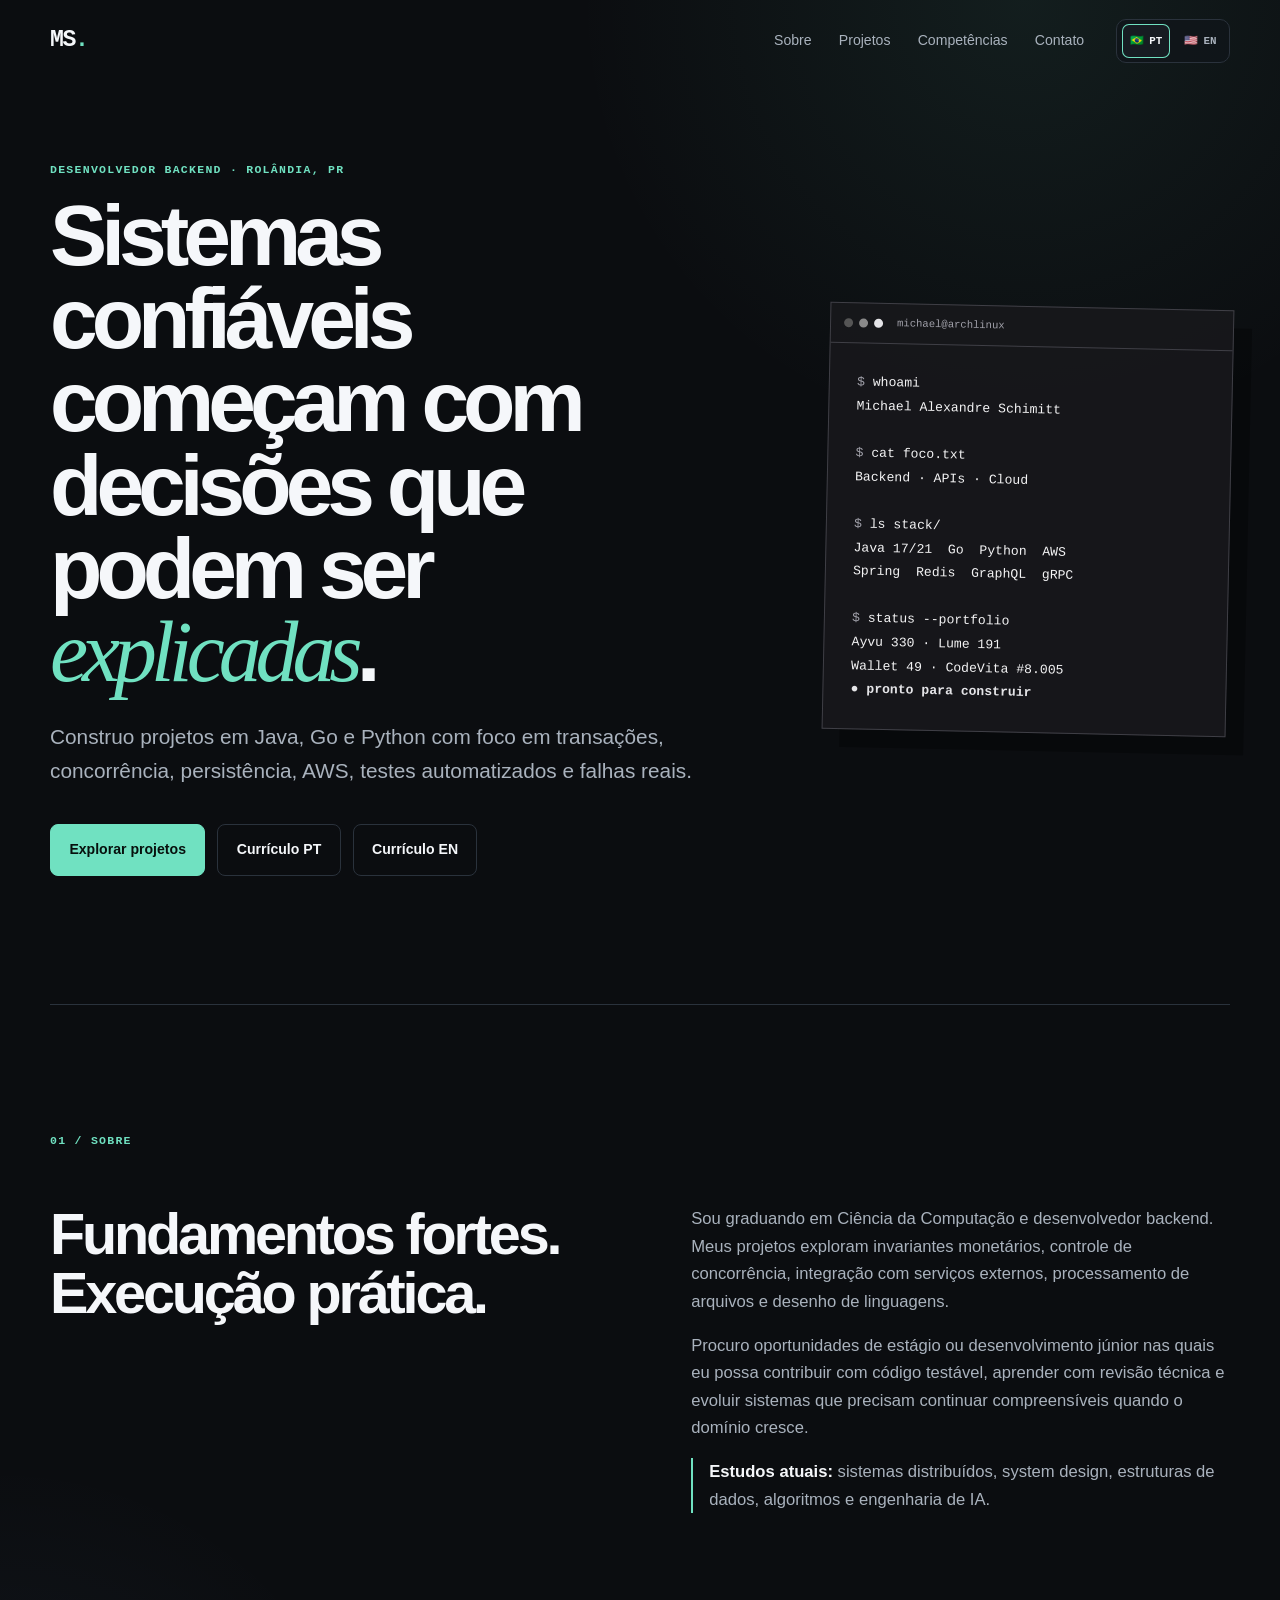
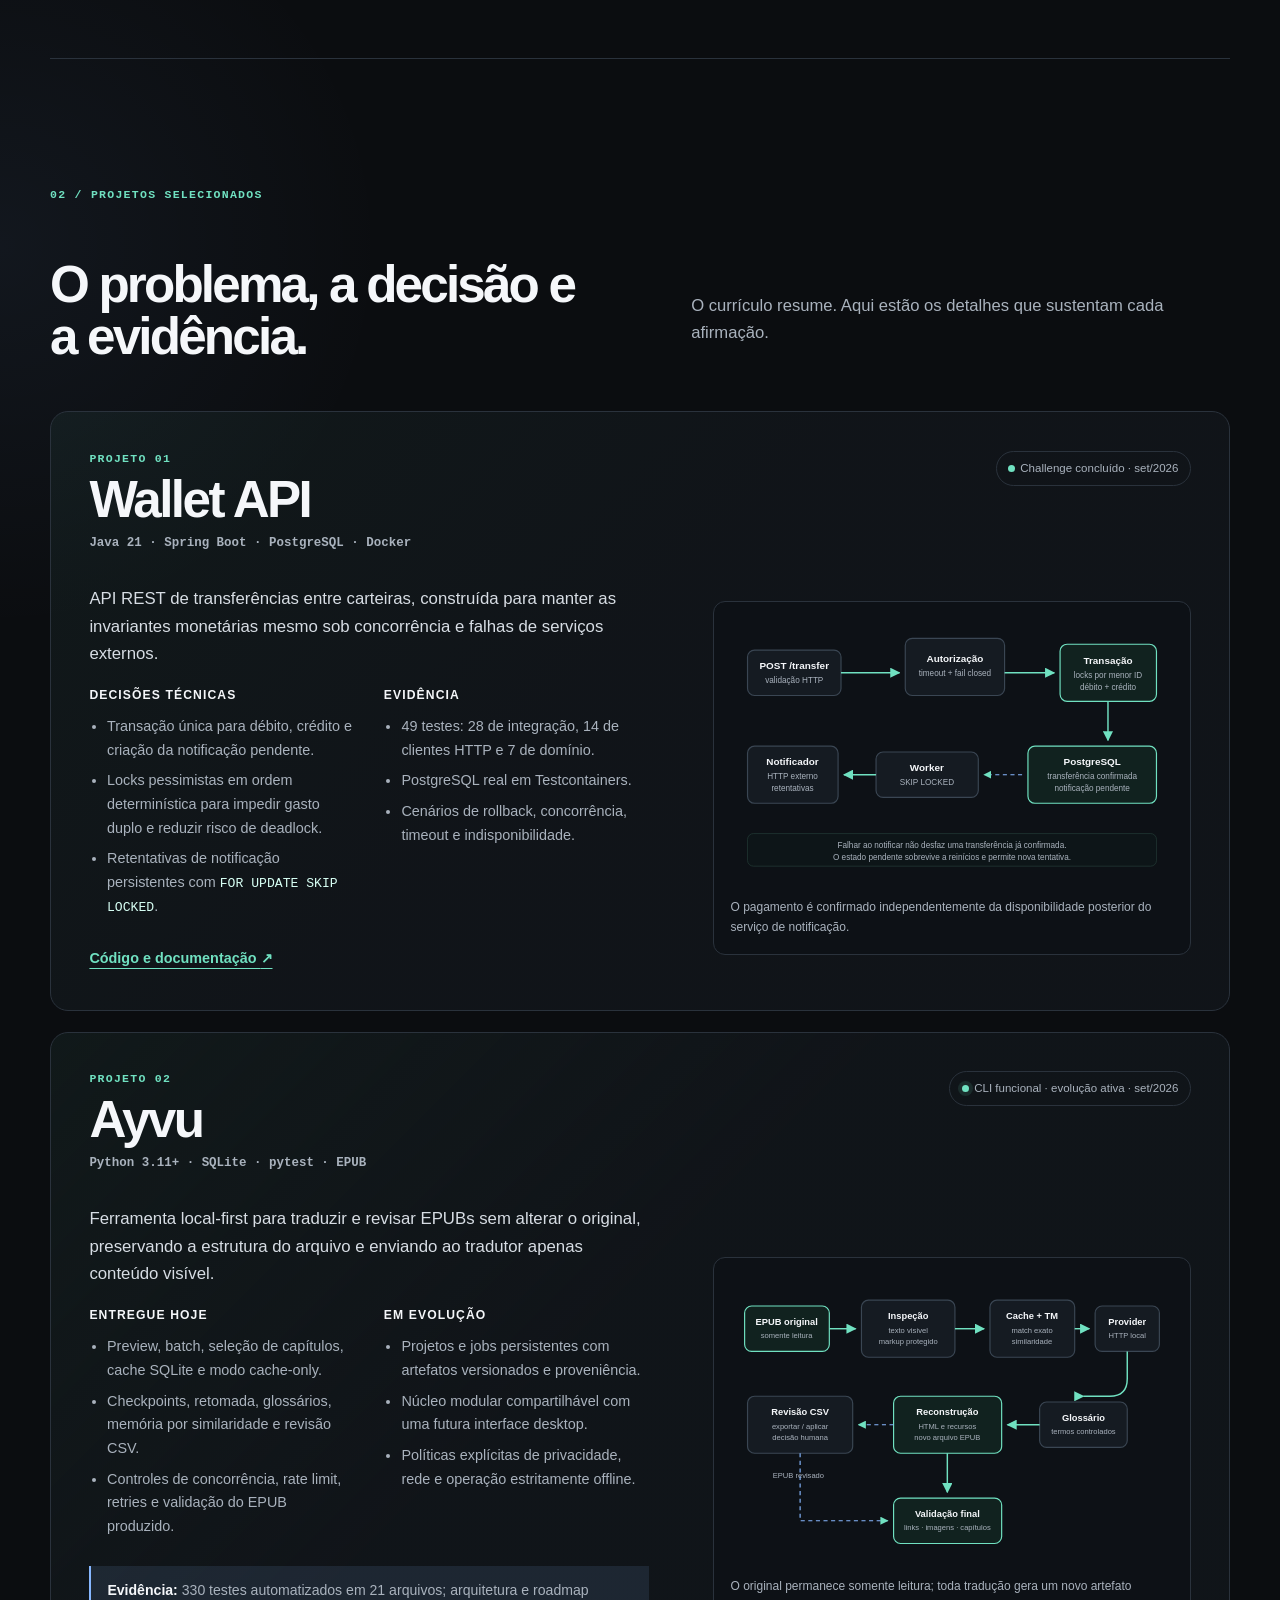
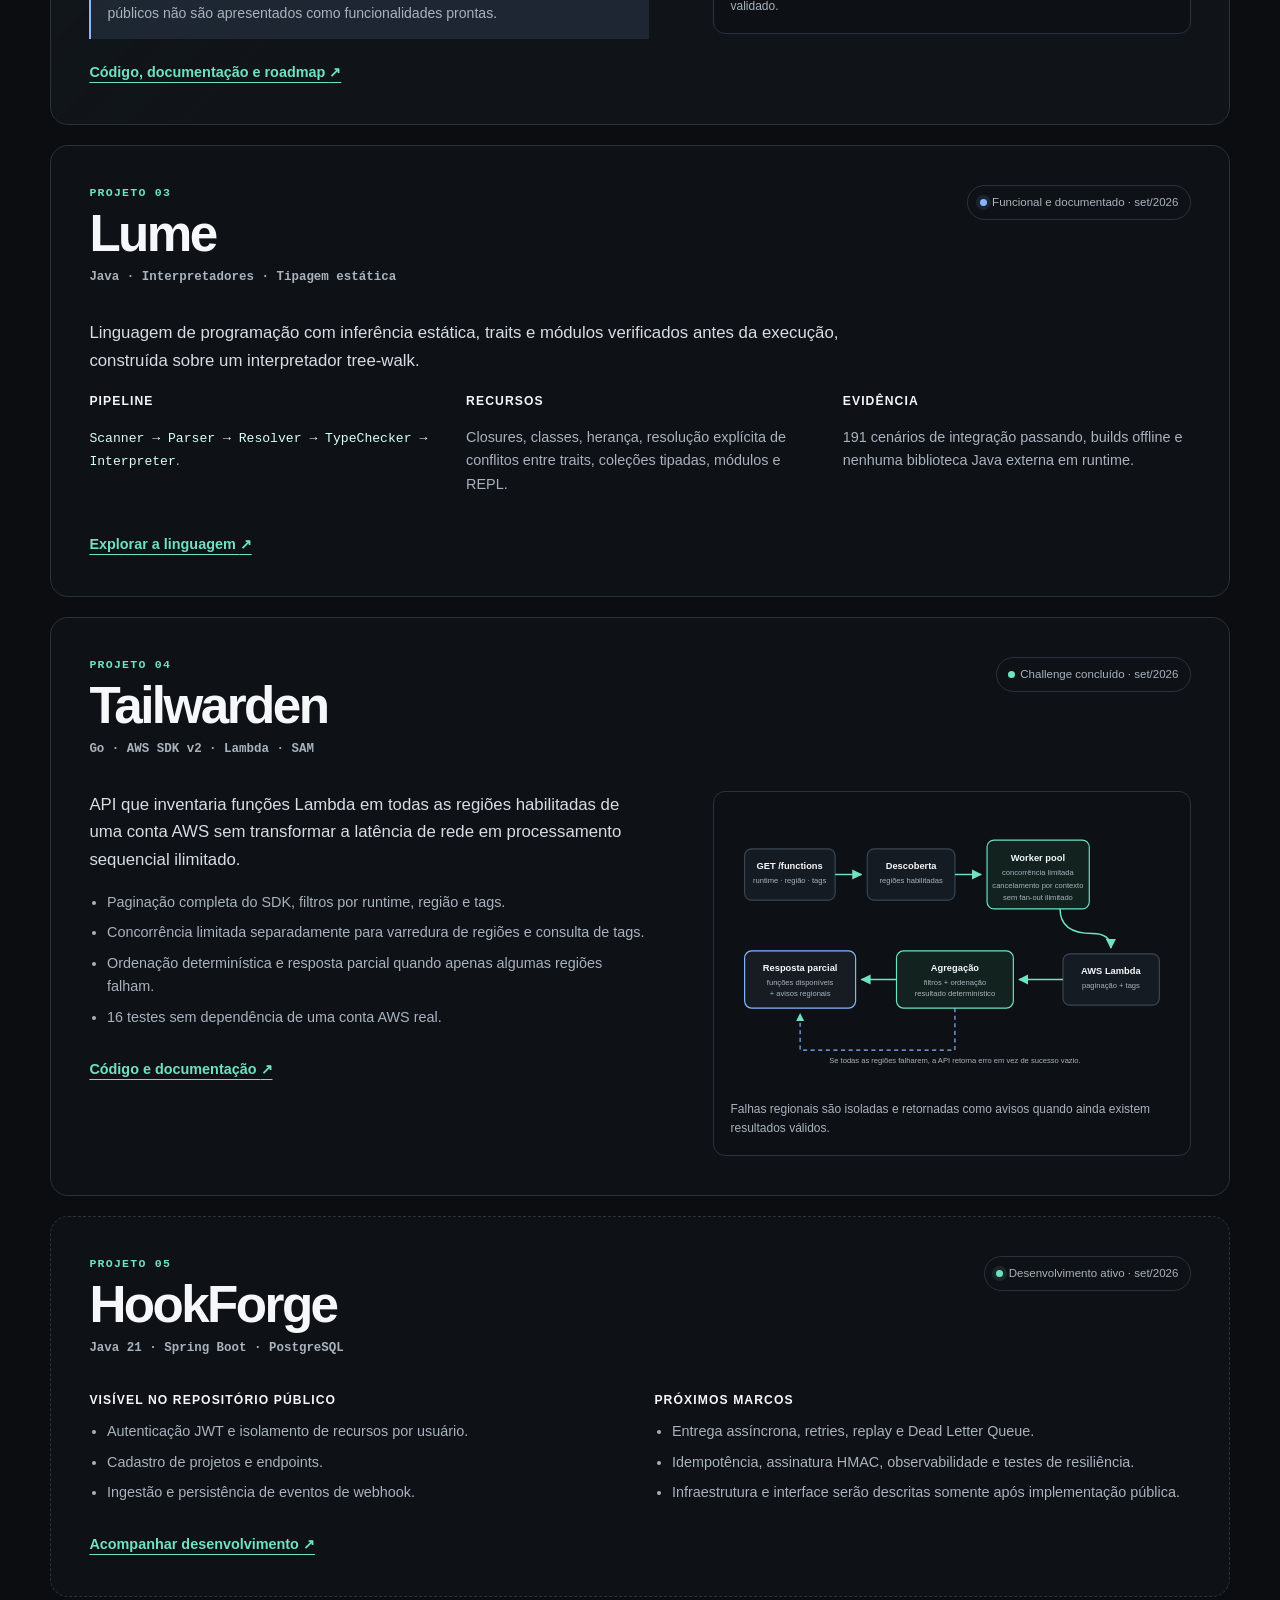
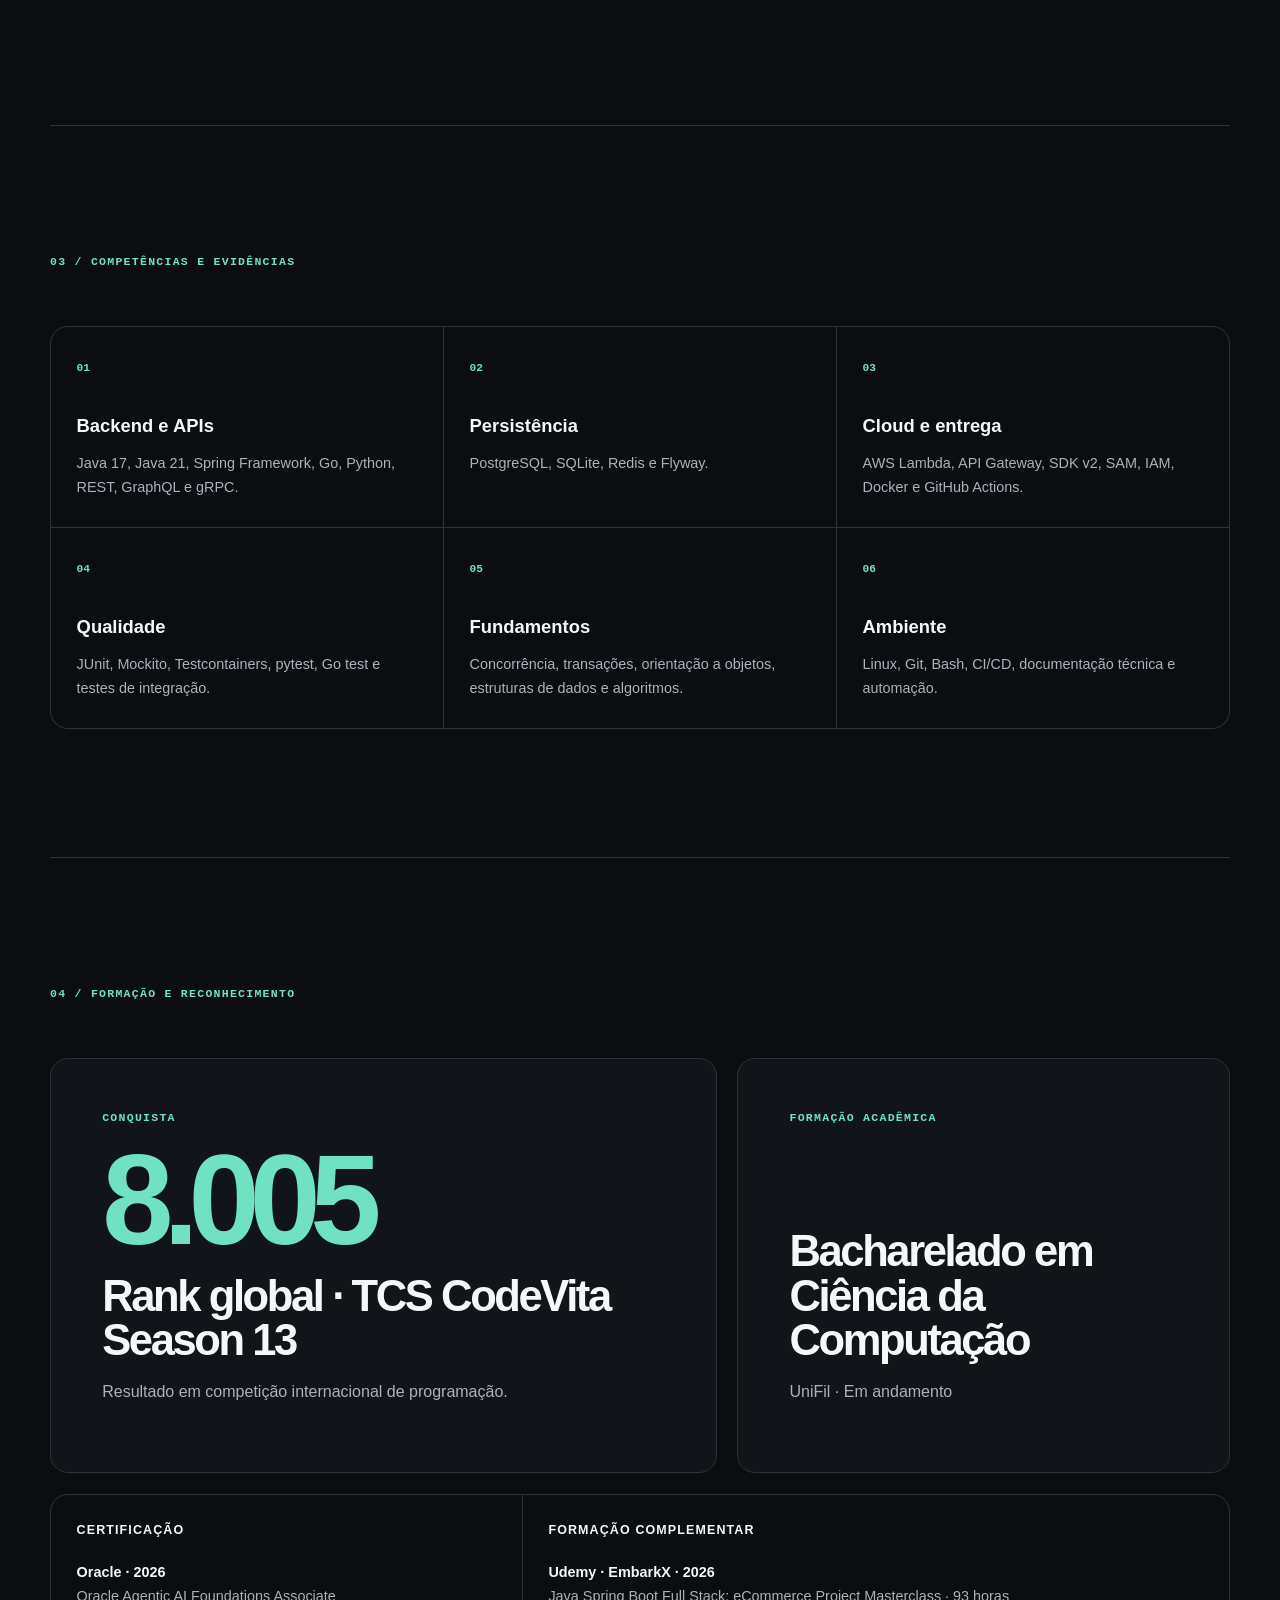
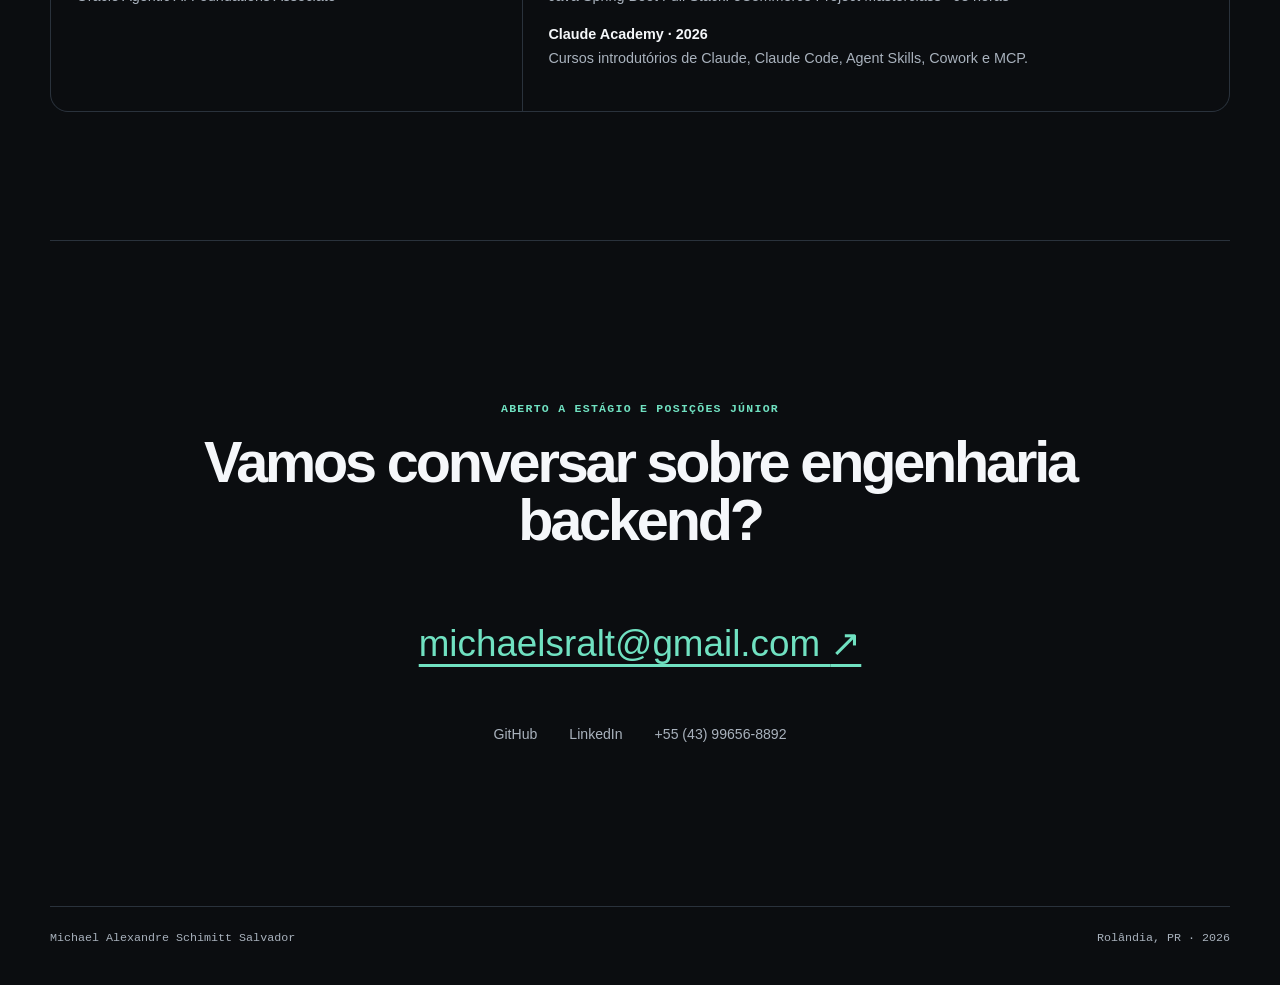
==== commit e9ec8cf6: "docs: use full name from LinkedIn across portfolio Co-Authored-By: Claude Opus 5.5 <noreply@anthropi" ====
--- a/index.html
+++ b/index.html
@@ -3,16 +3,16 @@
 <head>
   <meta charset="utf-8">
   <meta name="viewport" content="width=device-width, initial-scale=1">
-  <meta name="description" content="Portfólio de Michael Salvador, desenvolvedor backend com projetos em Java, Go e Python envolvendo transações, concorrência, AWS e ferramentas locais.">
+  <meta name="description" content="Portfólio de Michael Alexandre Schimitt, desenvolvedor backend com projetos em Java, Go e Python envolvendo transações, concorrência, AWS e ferramentas locais.">
   <meta name="theme-color" content="#0b0d10">
-  <meta property="og:title" content="Michael Salvador — Desenvolvedor Backend">
+  <meta property="og:title" content="Michael Alexandre Schimitt — Desenvolvedor Backend">
   <meta property="og:description" content="Projetos backend com decisões técnicas, testes automatizados e tratamento explícito de falhas.">
   <meta property="og:type" content="website">
-  <meta property="og:url" content="https://devstarrk1137.github.io/">
+  <meta property="og:url" content="https://michaelalexandredev.github.io/">
   <link rel="alternate" hreflang="pt-BR" href="index.html">
   <link rel="alternate" hreflang="en" href="en.html">
   <link rel="alternate" hreflang="x-default" href="index.html">
-  <title>Michael Salvador — Desenvolvedor Backend</title>
+  <title>Michael Alexandre Schimitt — Desenvolvedor Backend</title>
   <link rel="stylesheet" href="styles.css">
 </head>
 <body>
@@ -50,7 +50,7 @@
       <aside class="terminal" aria-label="Resumo técnico e métricas verificadas em um terminal Arch Linux">
         <div class="terminal-bar"><i></i><i></i><i></i><span>michael@archlinux</span></div>
         <pre><code><span class="terminal-muted">$</span> whoami
-Michael Salvador
+Michael Alexandre Schimitt
 
 <span class="terminal-muted">$</span> cat foco.txt
 Backend · APIs · Cloud
@@ -117,7 +117,7 @@
                   </ul>
                 </div>
               </div>
-              <a class="text-link" href="https://github.com/DevStarrk1137/wallet-api" target="_blank" rel="noopener noreferrer">Código e documentação <span aria-hidden="true">↗</span></a>
+              <a class="text-link" href="https://github.com/MichaelAlexandreDev/wallet-api" target="_blank" rel="noopener noreferrer">Código e documentação <span aria-hidden="true">↗</span></a>
             </div>
             <figure class="architecture">
               <img src="assets/wallet-flow.svg" alt="Fluxo da Wallet API: requisição, autorização, transação com locks, persistência e processamento posterior da notificação.">
@@ -158,7 +158,7 @@
                 </div>
               </div>
               <p class="evidence-line"><strong>Evidência:</strong> 330 testes automatizados em 21 arquivos; arquitetura e roadmap públicos não são apresentados como funcionalidades prontas.</p>
-              <a class="text-link" href="https://github.com/DevStarrk1137/ayvu" target="_blank" rel="noopener noreferrer">Código, documentação e roadmap <span aria-hidden="true">↗</span></a>
+              <a class="text-link" href="https://github.com/MichaelAlexandreDev/ayvu" target="_blank" rel="noopener noreferrer">Código, documentação e roadmap <span aria-hidden="true">↗</span></a>
             </div>
             <figure class="architecture">
               <img src="assets/ayvu-flow.svg" alt="Pipeline do Ayvu: EPUB original, segmentação segura, cache e memória, tradutor local, reconstrução, revisão e validação.">
@@ -182,7 +182,7 @@
             <div><h4>Recursos</h4><p>Closures, classes, herança, resolução explícita de conflitos entre traits, coleções tipadas, módulos e REPL.</p></div>
             <div><h4>Evidência</h4><p>191 cenários de integração passando, builds offline e nenhuma biblioteca Java externa em runtime.</p></div>
           </div>
-          <a class="text-link" href="https://github.com/DevStarrk1137/Lume" target="_blank" rel="noopener noreferrer">Explorar a linguagem <span aria-hidden="true">↗</span></a>
+          <a class="text-link" href="https://github.com/MichaelAlexandreDev/Lume" target="_blank" rel="noopener noreferrer">Explorar a linguagem <span aria-hidden="true">↗</span></a>
         </article>
 
         <article class="project-card" id="tailwarden">
@@ -203,7 +203,7 @@
                 <li>Ordenação determinística e resposta parcial quando apenas algumas regiões falham.</li>
                 <li>16 testes sem dependência de uma conta AWS real.</li>
               </ul>
-              <a class="text-link" href="https://github.com/DevStarrk1137/tailwarden" target="_blank" rel="noopener noreferrer">Código e documentação <span aria-hidden="true">↗</span></a>
+              <a class="text-link" href="https://github.com/MichaelAlexandreDev/tailwarden" target="_blank" rel="noopener noreferrer">Código e documentação <span aria-hidden="true">↗</span></a>
             </div>
             <figure class="architecture">
               <img src="assets/tailwarden-flow.svg" alt="Fluxo do Tailwarden: API recebe filtros, distribui a consulta para workers limitados por região, pagina resultados AWS e agrega funções e avisos.">
@@ -239,7 +239,7 @@
               </ul>
             </div>
           </div>
-          <a class="text-link" href="https://github.com/DevStarrk1137/hookforge" target="_blank" rel="noopener noreferrer">Acompanhar desenvolvimento <span aria-hidden="true">↗</span></a>
+          <a class="text-link" href="https://github.com/MichaelAlexandreDev/hookforge" target="_blank" rel="noopener noreferrer">Acompanhar desenvolvimento <span aria-hidden="true">↗</span></a>
         </article>
       </div>
     </section>
@@ -290,7 +290,7 @@
       <h2>Vamos conversar sobre engenharia backend?</h2>
       <a class="email" href="mailto:michaelsralt@gmail.com">michaelsralt@gmail.com <span aria-hidden="true">↗</span></a>
       <div class="socials">
-        <a href="https://github.com/DevStarrk1137" target="_blank" rel="noopener noreferrer">GitHub</a>
+        <a href="https://github.com/MichaelAlexandreDev" target="_blank" rel="noopener noreferrer">GitHub</a>
         <a href="https://www.linkedin.com/in/michael-alexandre-215b60380/" target="_blank" rel="noopener noreferrer">LinkedIn</a>
         <a href="tel:+5543996568892">+55 (43) 99656-8892</a>
       </div>
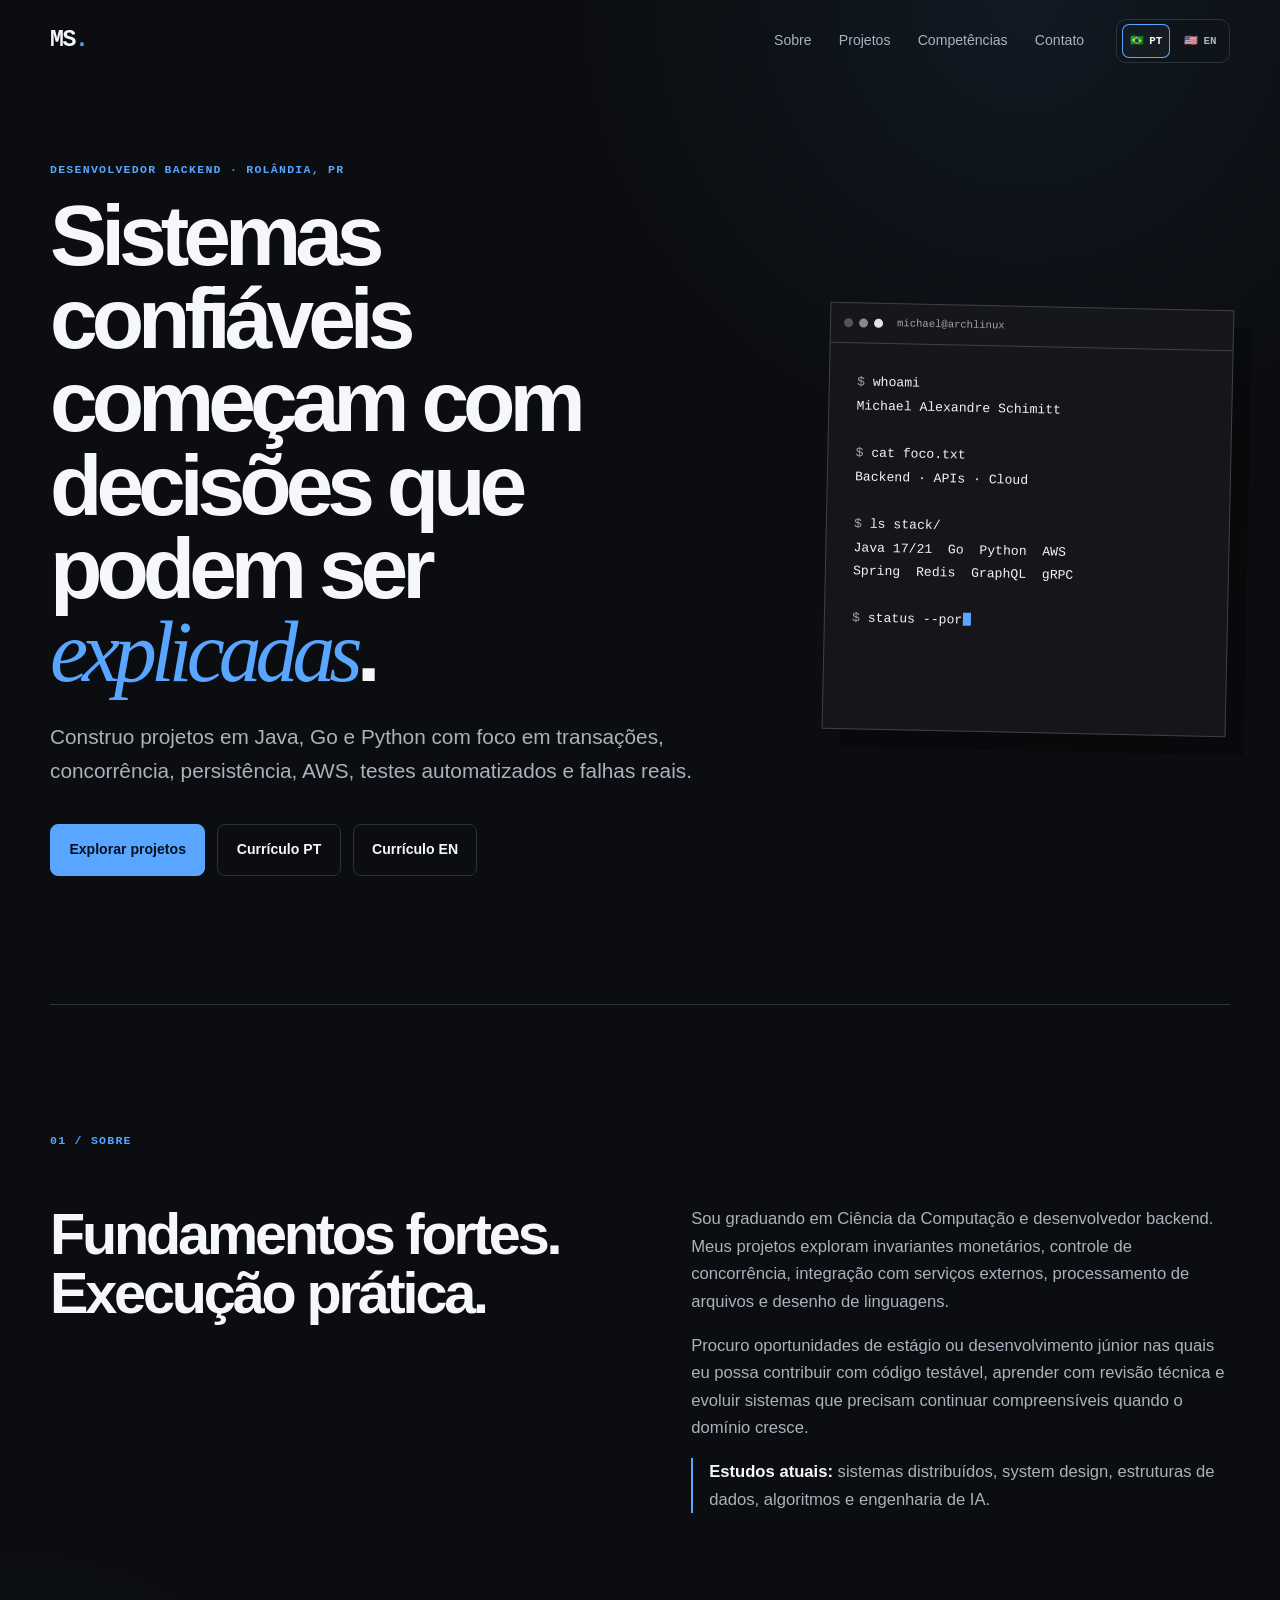
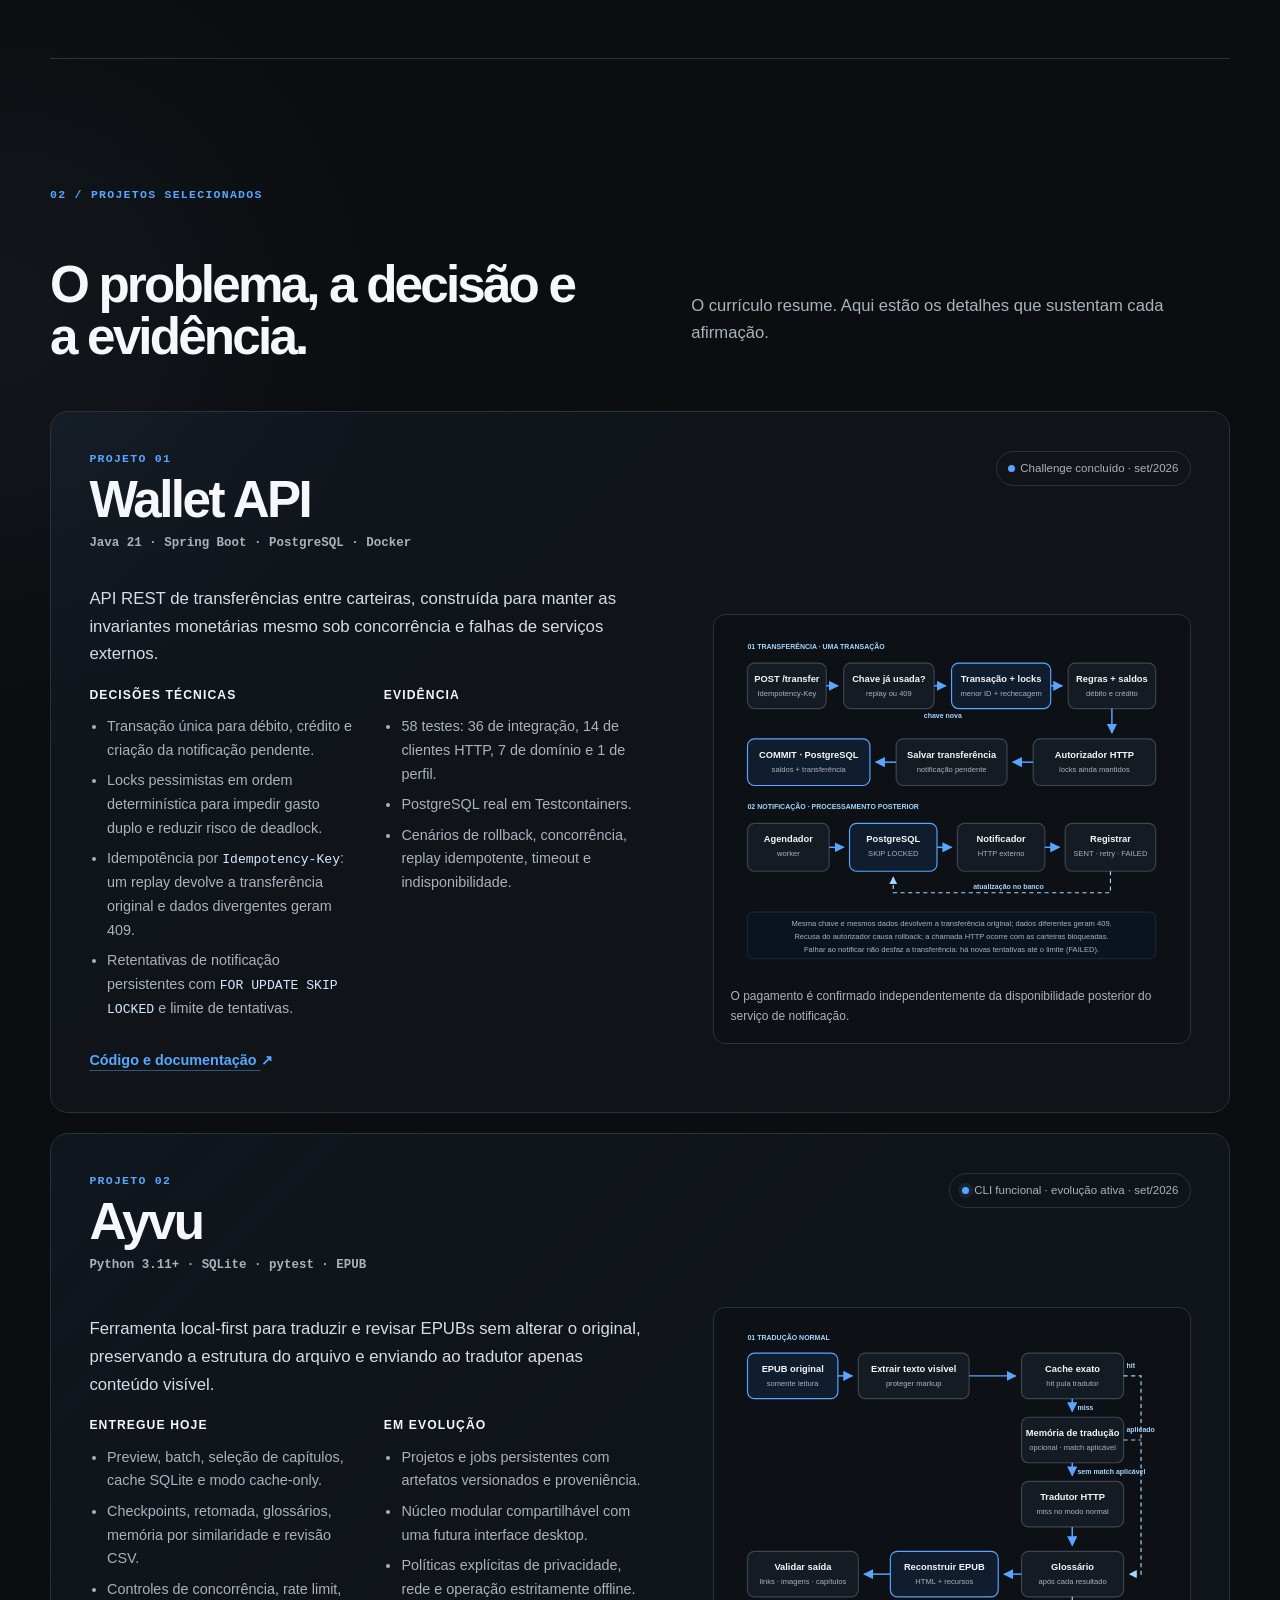
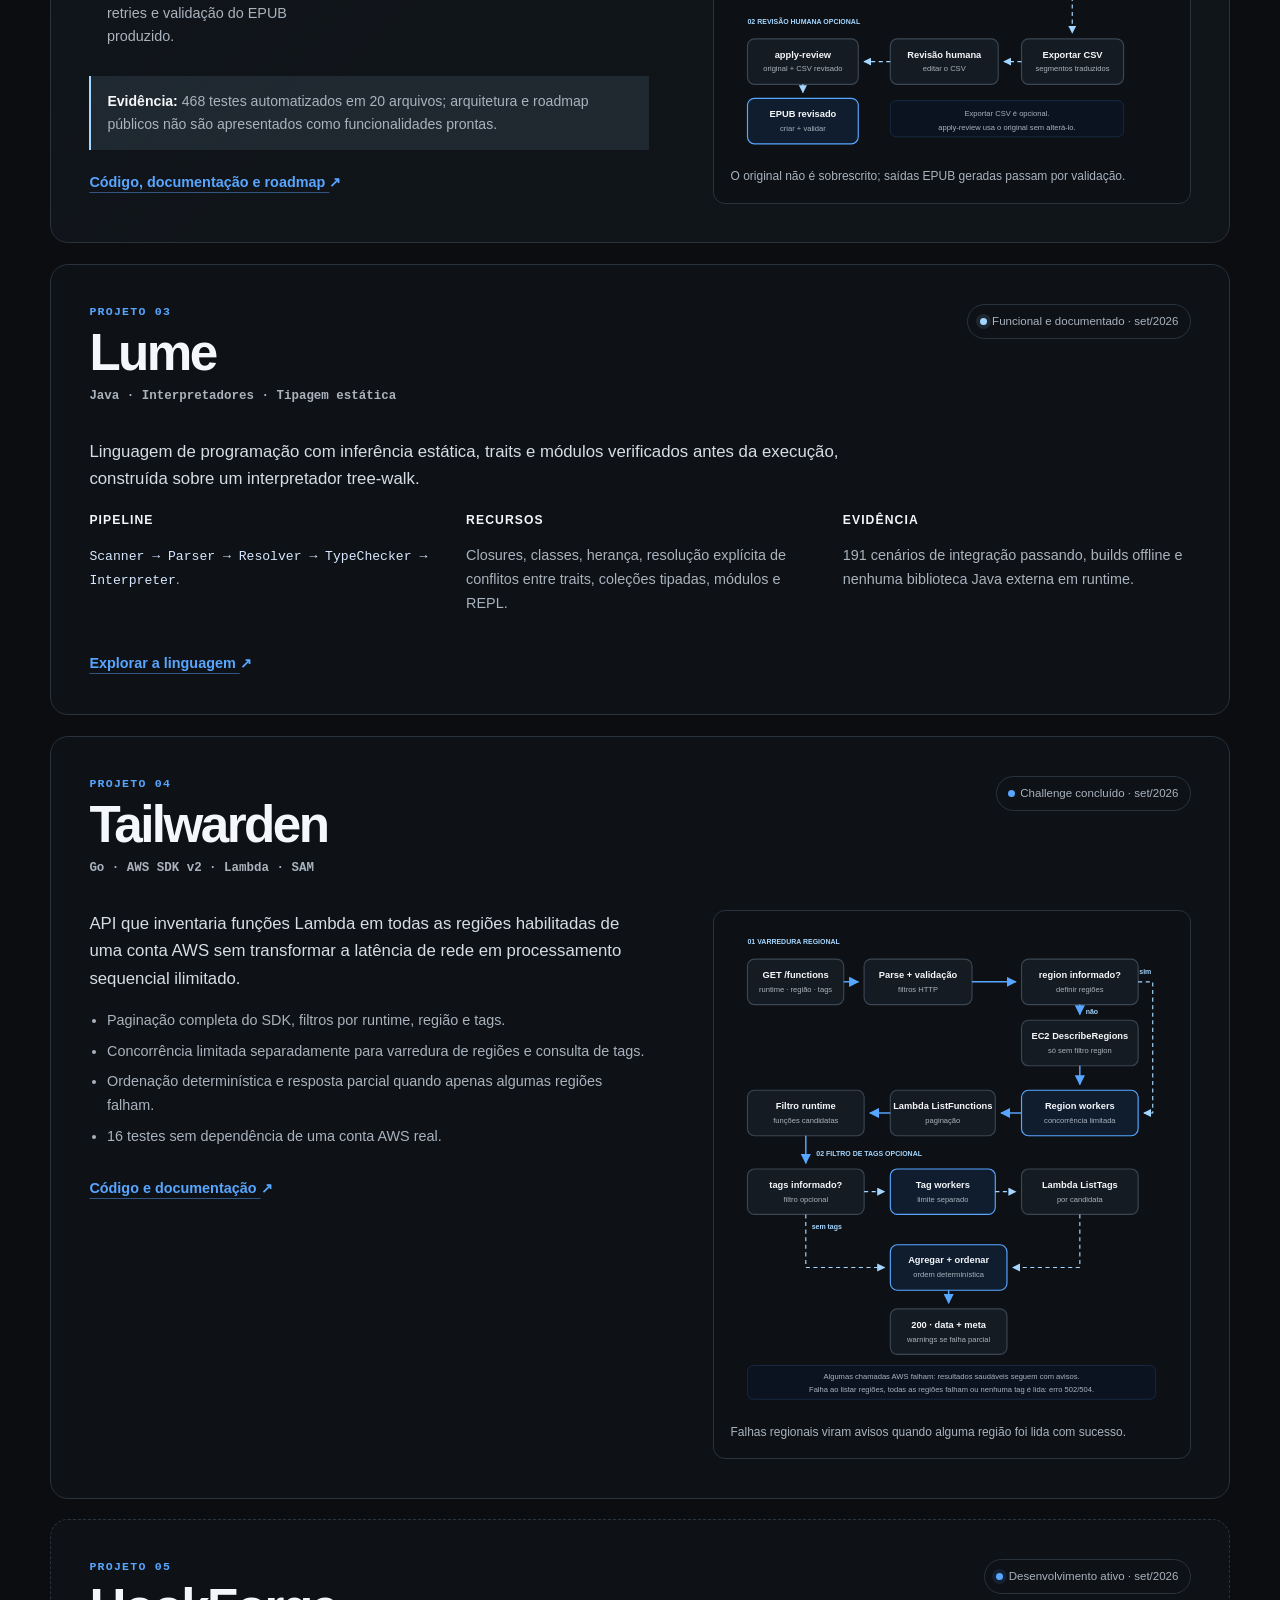
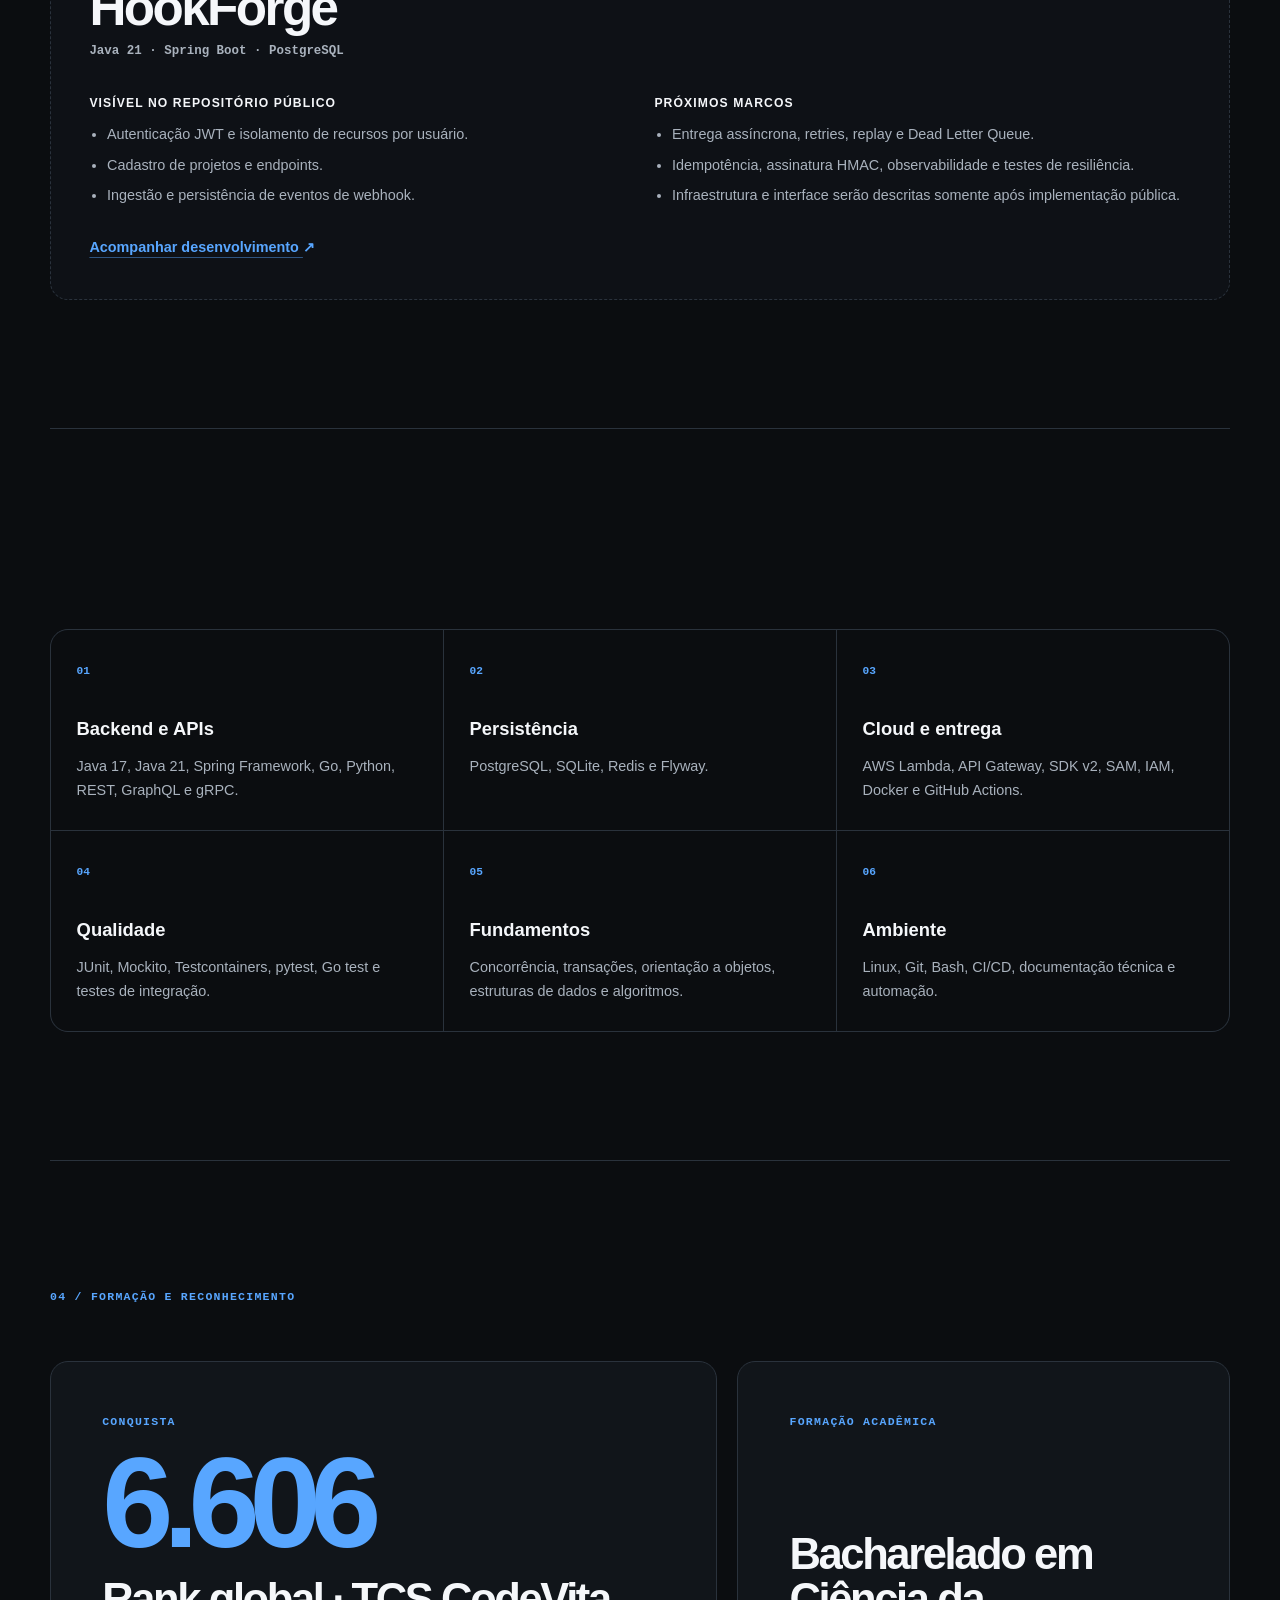
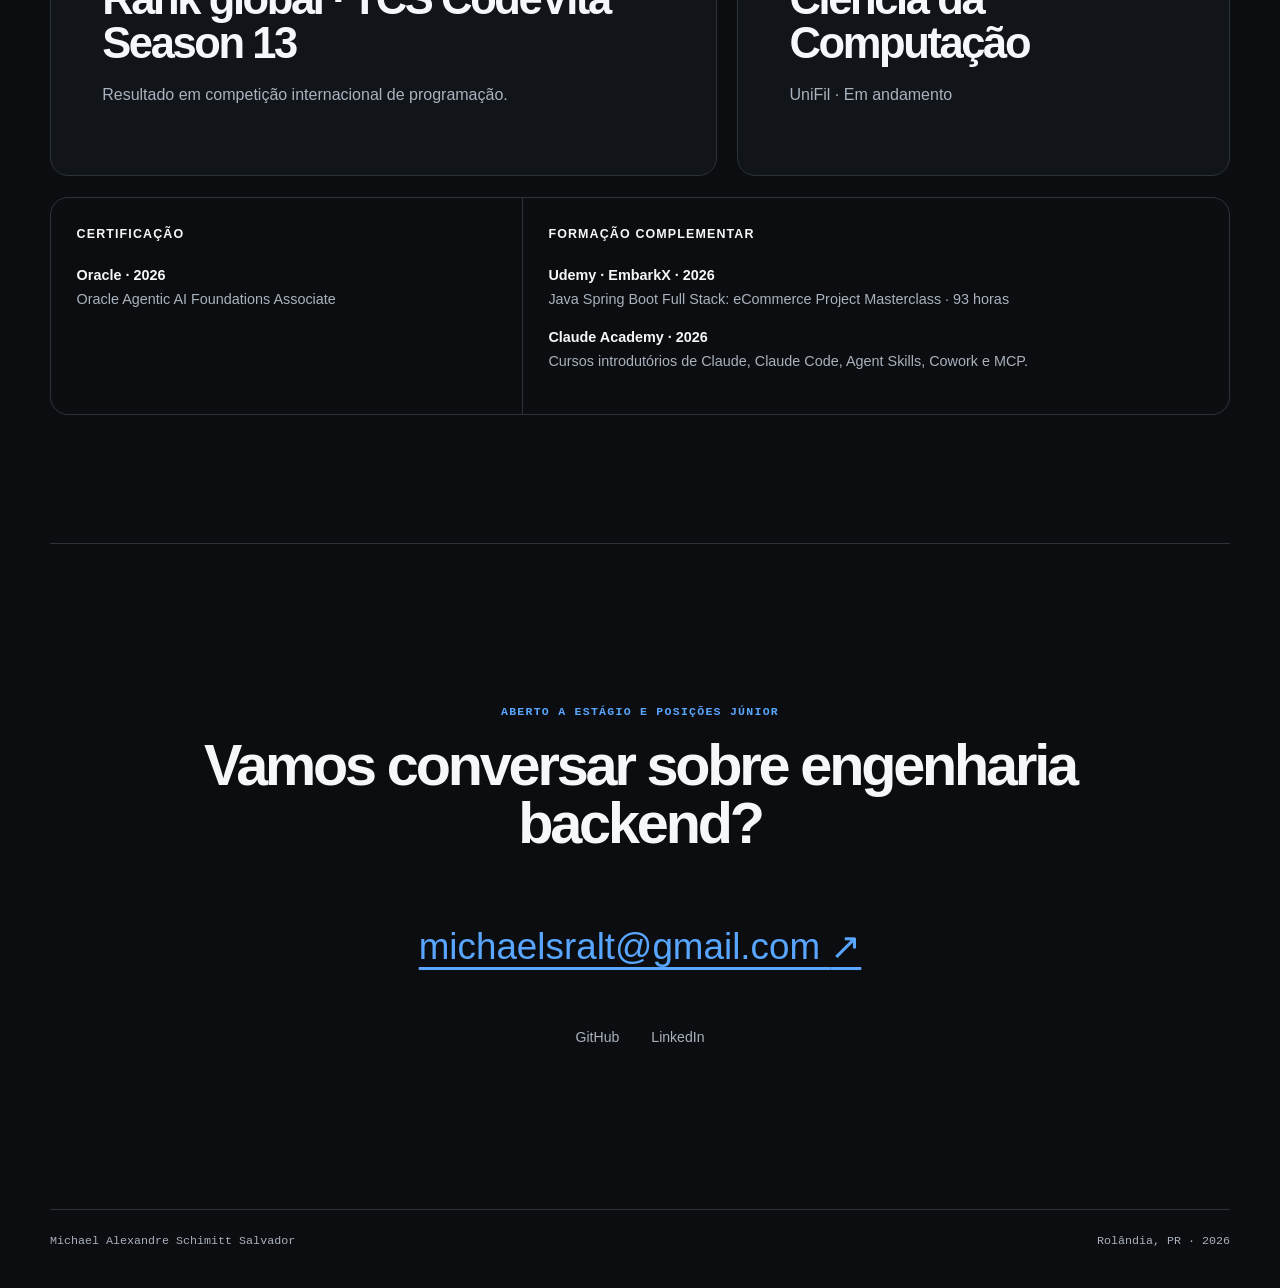
==== commit f0b17f12: "feat: animate portfolio, switch to blue palette and refresh project evidence - Typed hero terminal, " ====
--- a/index.html
+++ b/index.html
@@ -9,11 +9,20 @@
   <meta property="og:description" content="Projetos backend com decisões técnicas, testes automatizados e tratamento explícito de falhas.">
   <meta property="og:type" content="website">
   <meta property="og:url" content="https://michaelalexandredev.github.io/">
+  <meta property="og:image" content="https://michaelalexandredev.github.io/assets/og-pt.png">
+  <meta property="og:image:width" content="1200">
+  <meta property="og:image:height" content="630">
+  <meta property="og:image:alt" content="Michael Alexandre Schimitt — Desenvolvedor Backend">
+  <meta name="twitter:card" content="summary_large_image">
+  <link rel="icon" href="assets/favicon.svg" type="image/svg+xml">
+  <link rel="apple-touch-icon" href="assets/apple-touch-icon.png">
   <link rel="alternate" hreflang="pt-BR" href="index.html">
   <link rel="alternate" hreflang="en" href="en.html">
   <link rel="alternate" hreflang="x-default" href="index.html">
   <title>Michael Alexandre Schimitt — Desenvolvedor Backend</title>
   <link rel="stylesheet" href="styles.css">
+  <script>if (!matchMedia("(prefers-reduced-motion: reduce)").matches) document.documentElement.classList.add("motion");</script>
+  <script src="main.js" defer></script>
 </head>
 <body>
   <a class="skip-link" href="#conteudo">Pular para o conteúdo</a>
@@ -60,8 +69,8 @@
 Spring  Redis  GraphQL  gRPC
 
 <span class="terminal-muted">$</span> status --portfolio
-Ayvu 330 · Lume 191
-Wallet 49 · CodeVita #8.005
+Ayvu 468 · Lume 191
+Wallet 58 · CodeVita #8.005
 <span class="terminal-success">● pronto para construir</span></code></pre>
       </aside>
     </section>
@@ -105,22 +114,23 @@
                   <ul>
                     <li>Transação única para débito, crédito e criação da notificação pendente.</li>
                     <li>Locks pessimistas em ordem determinística para impedir gasto duplo e reduzir risco de deadlock.</li>
-                    <li>Retentativas de notificação persistentes com <code>FOR UPDATE SKIP LOCKED</code>.</li>
+                    <li>Idempotência por <code>Idempotency-Key</code>: um replay devolve a transferência original e dados divergentes geram 409.</li>
+                    <li>Retentativas de notificação persistentes com <code>FOR UPDATE SKIP LOCKED</code> e limite de tentativas.</li>
                   </ul>
                 </div>
                 <div>
                   <h4>Evidência</h4>
                   <ul>
-                    <li>49 testes: 28 de integração, 14 de clientes HTTP e 7 de domínio.</li>
+                    <li>58 testes: 36 de integração, 14 de clientes HTTP, 7 de domínio e 1 de perfil.</li>
                     <li>PostgreSQL real em Testcontainers.</li>
-                    <li>Cenários de rollback, concorrência, timeout e indisponibilidade.</li>
+                    <li>Cenários de rollback, concorrência, replay idempotente, timeout e indisponibilidade.</li>
                   </ul>
                 </div>
               </div>
               <a class="text-link" href="https://github.com/MichaelAlexandreDev/wallet-api" target="_blank" rel="noopener noreferrer">Código e documentação <span aria-hidden="true">↗</span></a>
             </div>
             <figure class="architecture">
-              <img src="assets/wallet-flow.svg" alt="Fluxo da Wallet API: requisição, autorização, transação com locks, persistência e processamento posterior da notificação.">
+              <img src="assets/wallet-flow.svg" alt="Wallet API: POST com Idempotency-Key; chave repetida devolve a transferência original ou 409. Chave nova: transação com locks e rechecagem da chave, saldos, autorização externa ainda sob lock, persistência e commit; depois um worker notifica e registra SENT, nova tentativa ou FAILED no PostgreSQL.">
               <figcaption>O pagamento é confirmado independentemente da disponibilidade posterior do serviço de notificação.</figcaption>
             </figure>
           </div>
@@ -157,12 +167,12 @@
                   </ul>
                 </div>
               </div>
-              <p class="evidence-line"><strong>Evidência:</strong> 330 testes automatizados em 21 arquivos; arquitetura e roadmap públicos não são apresentados como funcionalidades prontas.</p>
+              <p class="evidence-line"><strong>Evidência:</strong> 468 testes automatizados em 20 arquivos; arquitetura e roadmap públicos não são apresentados como funcionalidades prontas.</p>
               <a class="text-link" href="https://github.com/MichaelAlexandreDev/ayvu" target="_blank" rel="noopener noreferrer">Código, documentação e roadmap <span aria-hidden="true">↗</span></a>
             </div>
             <figure class="architecture">
-              <img src="assets/ayvu-flow.svg" alt="Pipeline do Ayvu: EPUB original, segmentação segura, cache e memória, tradutor local, reconstrução, revisão e validação.">
-              <figcaption>O original permanece somente leitura; toda tradução gera um novo artefato validado.</figcaption>
+              <img src="assets/ayvu-flow.svg" alt="Ayvu: EPUB original, extração de texto, cache exato; se necessário, memória opcional ou tradutor HTTP; glossário, novo EPUB e validação. Revisão opcional: CSV editado e apply-review com o EPUB original.">
+              <figcaption>O original não é sobrescrito; saídas EPUB geradas passam por validação.</figcaption>
             </figure>
           </div>
         </article>
@@ -206,8 +216,8 @@
               <a class="text-link" href="https://github.com/MichaelAlexandreDev/tailwarden" target="_blank" rel="noopener noreferrer">Código e documentação <span aria-hidden="true">↗</span></a>
             </div>
             <figure class="architecture">
-              <img src="assets/tailwarden-flow.svg" alt="Fluxo do Tailwarden: API recebe filtros, distribui a consulta para workers limitados por região, pagina resultados AWS e agrega funções e avisos.">
-              <figcaption>Falhas regionais são isoladas e retornadas como avisos quando ainda existem resultados válidos.</figcaption>
+              <img src="assets/tailwarden-flow.svg" alt="Tailwarden: valida filtros, usa a região informada ou descobre regiões por EC2, consulta funções Lambda com workers regionais e paginação; um pool separado consulta tags apenas quando filtradas, antes da agregação e resposta com avisos opcionais.">
+              <figcaption>Falhas regionais viram avisos quando alguma região foi lida com sucesso.</figcaption>
             </figure>
           </div>
         </article>
@@ -292,7 +302,6 @@
       <div class="socials">
         <a href="https://github.com/MichaelAlexandreDev" target="_blank" rel="noopener noreferrer">GitHub</a>
         <a href="https://www.linkedin.com/in/michael-alexandre-215b60380/" target="_blank" rel="noopener noreferrer">LinkedIn</a>
-        <a href="tel:+5543996568892">+55 (43) 99656-8892</a>
       </div>
     </section>
   </main>
--- a/styles.css
+++ b/styles.css
@@ -5,10 +5,10 @@
   --text: #f5f7fa;
   --muted: #a9b2bd;
   --line: #2a323c;
-  --accent: #70e1c1;
-  --accent-soft: rgba(112, 225, 193, 0.11);
-  --blue: #86b7ff;
-  --blue-soft: rgba(134, 183, 255, 0.11);
+  --accent: #58a6ff;
+  --accent-soft: rgba(88, 166, 255, 0.11);
+  --blue: #a5d6ff;
+  --blue-soft: rgba(165, 214, 255, 0.1);
   --max: 1180px;
   --radius: 18px;
 }
@@ -25,8 +25,8 @@
   margin: 0;
   color: var(--text);
   background:
-    radial-gradient(circle at 80% 0%, rgba(112, 225, 193, 0.08), transparent 28rem),
-    radial-gradient(circle at 0% 25%, rgba(134, 183, 255, 0.06), transparent 24rem),
+    radial-gradient(circle at 80% 0%, rgba(88, 166, 255, 0.08), transparent 28rem),
+    radial-gradient(circle at 0% 25%, rgba(165, 214, 255, 0.05), transparent 24rem),
     var(--bg);
   font-family: Inter, "Segoe UI", Arial, sans-serif;
   line-height: 1.65;
@@ -37,7 +37,7 @@
 }
 
 code {
-  color: #d7fff4;
+  color: #d6e8ff;
   font-family: "JetBrains Mono", "SFMono-Regular", Consolas, monospace;
   font-size: 0.91em;
 }
@@ -48,7 +48,7 @@
   left: -9999px;
   z-index: 100;
   padding: 0.65rem 1rem;
-  color: #07100d;
+  color: #04111f;
   background: var(--accent);
   font-weight: 800;
 }
@@ -201,7 +201,7 @@
 
 .button.primary {
   border-color: var(--accent);
-  color: #07100d;
+  color: #04111f;
   background: var(--accent);
 }
 
@@ -217,11 +217,12 @@
 }
 
 .terminal {
+  --tilt: 1.2deg;
   border: 1px solid #3f3f46;
   border-radius: 0;
   background: rgba(24, 24, 27, 0.9);
   box-shadow: 18px 18px 0 rgba(0, 0, 0, 0.32);
-  transform: rotate(1.2deg);
+  transform: rotate(var(--tilt));
 }
 
 .terminal-bar {
@@ -338,10 +339,17 @@
   border: 1px solid var(--line);
   border-radius: var(--radius);
   background: rgba(17, 21, 26, 0.7);
+  transition: transform 220ms ease, border-color 220ms ease, box-shadow 220ms ease;
+}
+
+.project-card:hover {
+  transform: translateY(-4px);
+  border-color: rgba(88, 166, 255, 0.45);
+  box-shadow: 0 18px 40px rgba(0, 0, 0, 0.35), 0 0 0 1px rgba(88, 166, 255, 0.08);
 }
 
 .project-card.featured {
-  background: linear-gradient(135deg, rgba(112, 225, 193, 0.055), rgba(17, 21, 26, 0.88) 45%);
+  background: linear-gradient(135deg, rgba(88, 166, 255, 0.06), rgba(17, 21, 26, 0.88) 45%);
 }
 
 .project-card.wip {
@@ -474,7 +482,8 @@
   background: #0d1116;
 }
 
-.architecture img {
+.architecture img,
+.architecture svg {
   display: block;
   width: 100%;
   height: auto;
@@ -493,6 +502,24 @@
   font-size: 0.9rem;
   font-weight: 800;
   text-underline-offset: 5px;
+  text-decoration-color: rgba(88, 166, 255, 0.45);
+  transition: text-underline-offset 180ms ease, text-decoration-color 180ms ease;
+}
+
+.text-link span {
+  display: inline-block;
+  transition: transform 180ms ease;
+}
+
+.text-link:hover,
+.text-link:focus {
+  text-underline-offset: 8px;
+  text-decoration-color: currentColor;
+}
+
+.text-link:hover span,
+.text-link:focus span {
+  transform: translate(3px, -3px);
 }
 
 .skills-grid {
@@ -712,7 +739,7 @@
     width: calc(100% - 18px);
     max-width: 430px;
     margin-left: 2px;
-    transform: rotate(0.65deg);
+    --tilt: 0.65deg;
   }
 
   .terminal pre {
@@ -726,6 +753,165 @@
   }
 }
 
+/* Motion: only active when JS adds .motion and the user has not asked for reduced motion. */
+@keyframes rise {
+  from {
+    opacity: 0;
+    transform: translateY(26px);
+  }
+}
+
+@keyframes terminal-in {
+  from {
+    opacity: 0;
+    transform: translateY(30px) rotate(calc(var(--tilt) + 2deg));
+  }
+}
+
+@keyframes blink {
+  50% {
+    opacity: 0;
+  }
+}
+
+@keyframes ping {
+  0% {
+    box-shadow: 0 0 0 0 rgba(88, 166, 255, 0.55);
+  }
+  70%,
+  100% {
+    box-shadow: 0 0 0 9px rgba(88, 166, 255, 0);
+  }
+}
+
+@keyframes draw {
+  from {
+    stroke-dashoffset: calc(var(--len) * 1px);
+    opacity: 0;
+  }
+  15% {
+    opacity: 1;
+  }
+  to {
+    stroke-dashoffset: 0;
+  }
+}
+
+@keyframes fade-up {
+  from {
+    opacity: 0;
+    transform: translateY(8px);
+  }
+}
+
+@keyframes fade {
+  from {
+    opacity: 0;
+  }
+}
+
+@keyframes travel {
+  0% {
+    stroke-dashoffset: 14px;
+    opacity: 0;
+  }
+  10%,
+  70% {
+    opacity: 1;
+  }
+  100% {
+    stroke-dashoffset: calc(var(--len) * -1px);
+    opacity: 0;
+  }
+}
+
+.motion .hero-copy > * {
+  animation: rise 800ms cubic-bezier(0.2, 0.7, 0.2, 1) backwards;
+}
+
+.motion .hero-copy > :nth-child(2) {
+  animation-delay: 90ms;
+}
+
+.motion .hero-copy > :nth-child(3) {
+  animation-delay: 180ms;
+}
+
+.motion .hero-copy > :nth-child(4) {
+  animation-delay: 270ms;
+}
+
+.motion .terminal {
+  animation: terminal-in 900ms cubic-bezier(0.2, 0.7, 0.2, 1) 200ms backwards;
+}
+
+.terminal-cursor {
+  display: inline-block;
+  width: 0.55em;
+  height: 1.05em;
+  margin-left: 1px;
+  vertical-align: -0.15em;
+  background: var(--accent);
+  animation: blink 1s steps(1) infinite;
+}
+
+.terminal-success {
+  transition: color 400ms ease, text-shadow 400ms ease;
+}
+
+.terminal.is-ready .terminal-success {
+  color: var(--accent);
+  text-shadow: 0 0 18px rgba(88, 166, 255, 0.45);
+}
+
+.motion .status.active span,
+.motion .status.maintained span {
+  animation: ping 2.4s ease-out infinite;
+}
+
+.motion .reveal:not(.is-visible) {
+  opacity: 0;
+}
+
+.motion .reveal.is-visible {
+  animation: rise 750ms cubic-bezier(0.2, 0.7, 0.2, 1) var(--delay, 0ms) backwards;
+}
+
+.motion .flow:not(.is-visible) * {
+  opacity: 0;
+}
+
+.motion .flow.is-visible rect,
+.motion .flow.is-visible text {
+  transform-box: fill-box;
+  animation: fade-up 450ms ease calc(var(--i, 0) * 32ms) backwards;
+}
+
+.motion .flow.is-visible .line {
+  stroke-dasharray: calc(var(--len) * 1px);
+  animation: draw 550ms ease-out calc(var(--i, 0) * 32ms) backwards;
+}
+
+.motion .flow.is-visible .branch {
+  animation: fade 600ms ease calc(var(--i, 0) * 32ms) backwards;
+}
+
+.flow .pulse {
+  display: none;
+}
+
+.motion .flow.is-visible .pulse {
+  display: inline;
+  fill: none;
+  stroke: #e6f1ff;
+  stroke-width: 3;
+  stroke-linecap: round;
+  stroke-dasharray: 14px calc(var(--len) * 1px + 14px);
+  stroke-dashoffset: 14px;
+  opacity: 0;
+  animation: travel 2.6s ease-in-out calc(1.6s + var(--i, 0) * 70ms) infinite;
+}
+
 @media (prefers-reduced-motion: reduce) {
   html {
     scroll-behavior: auto;
